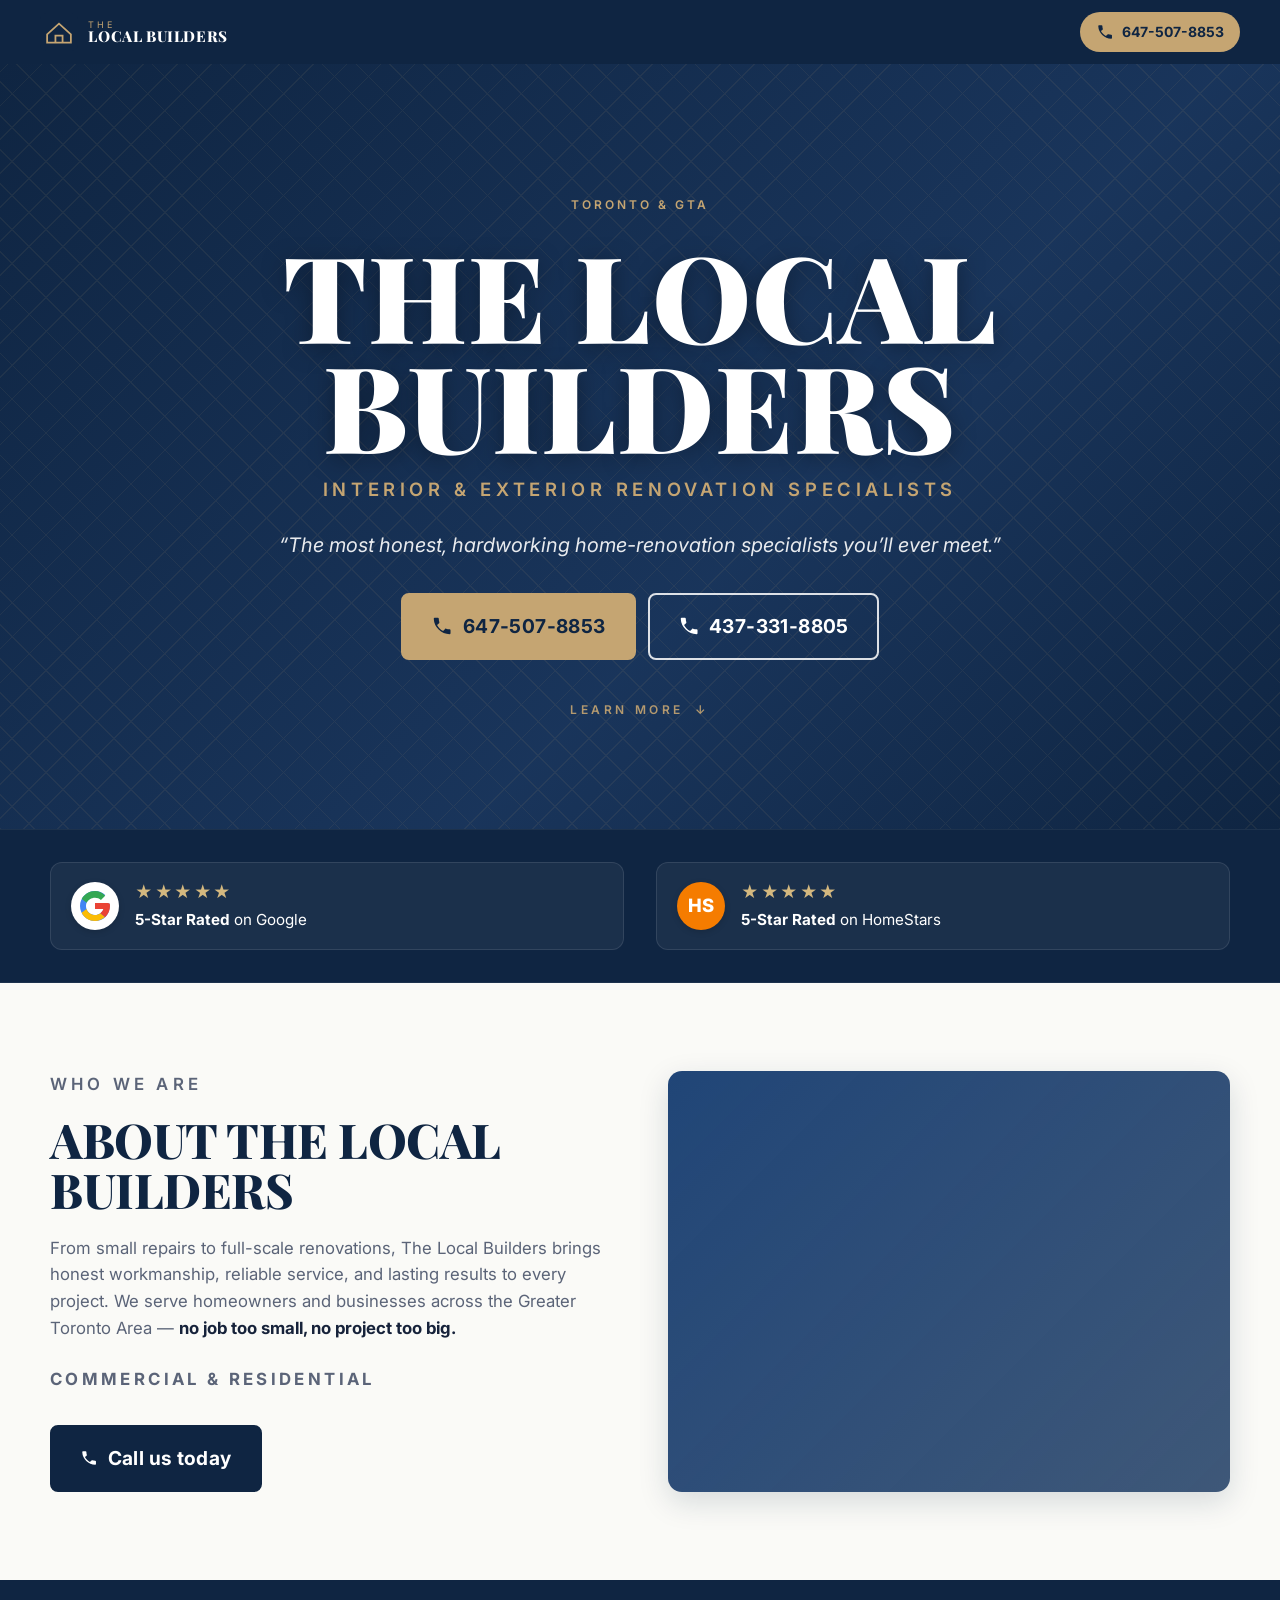
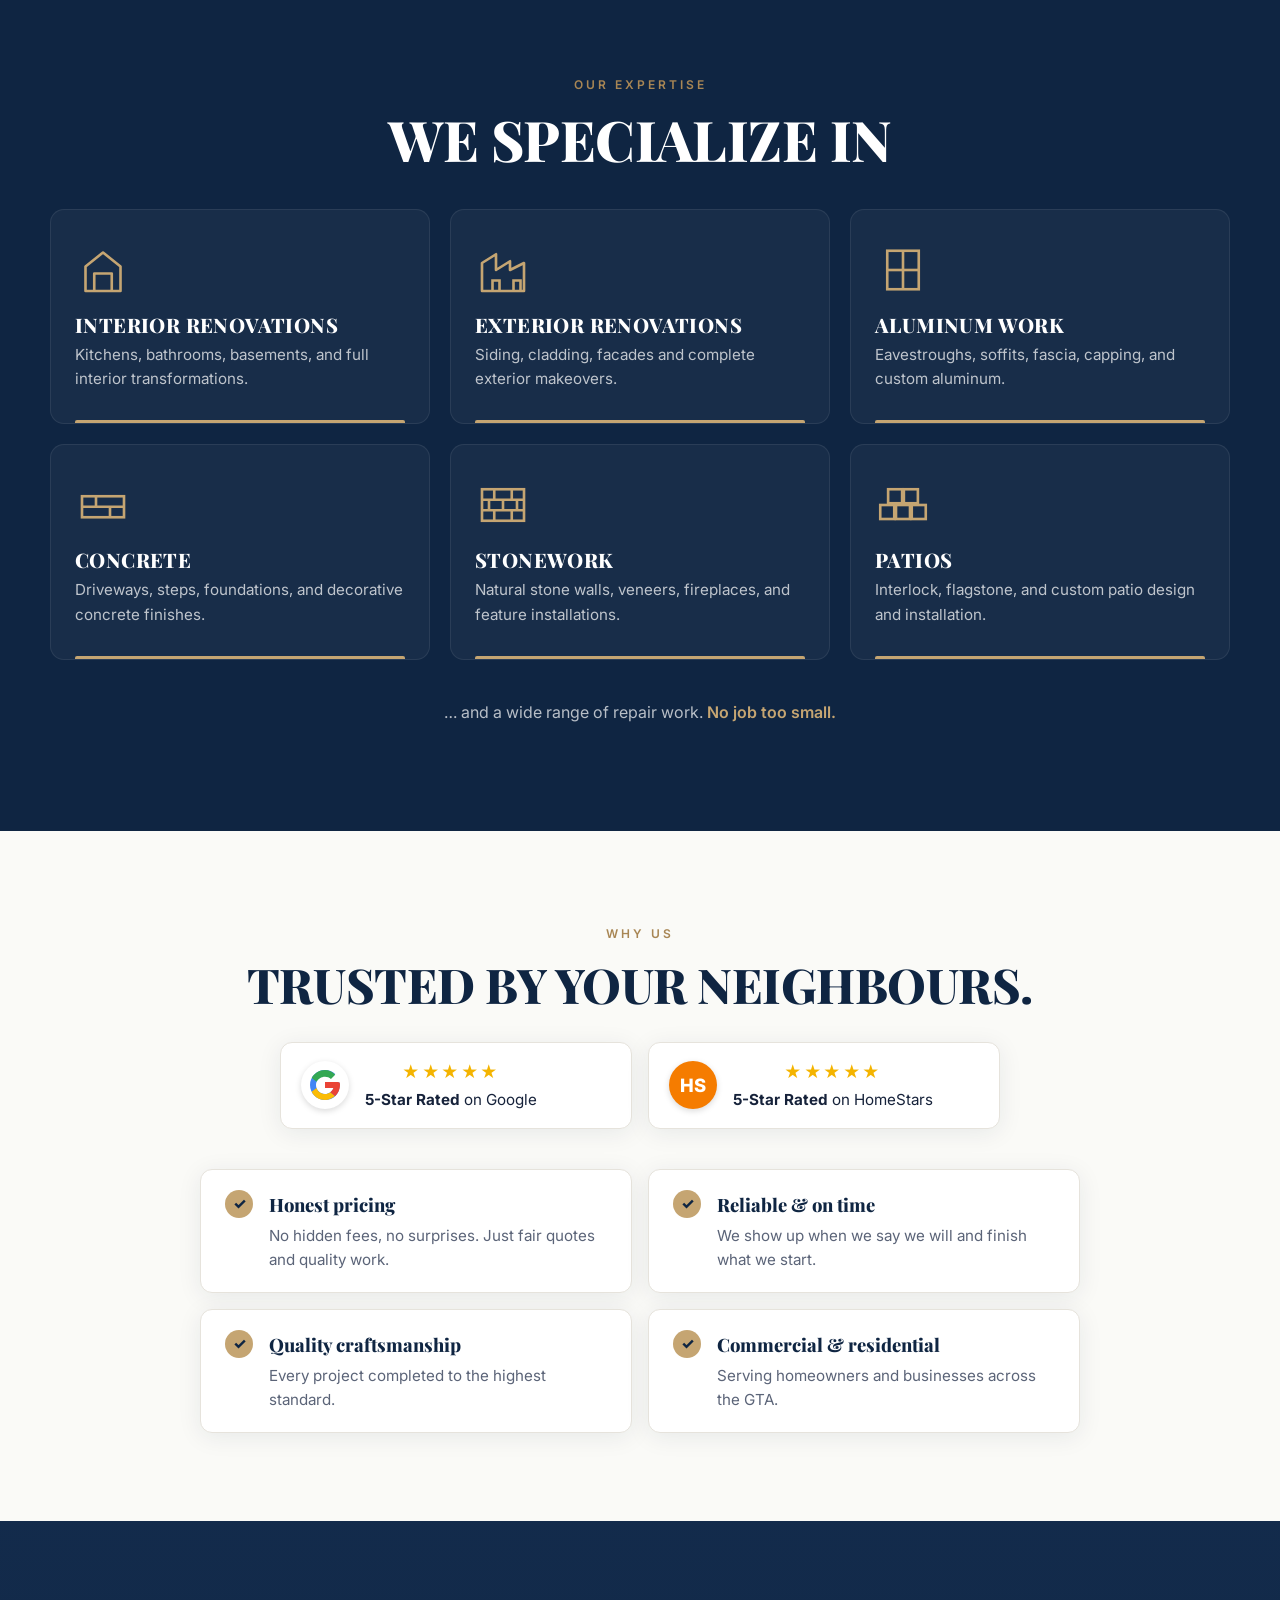
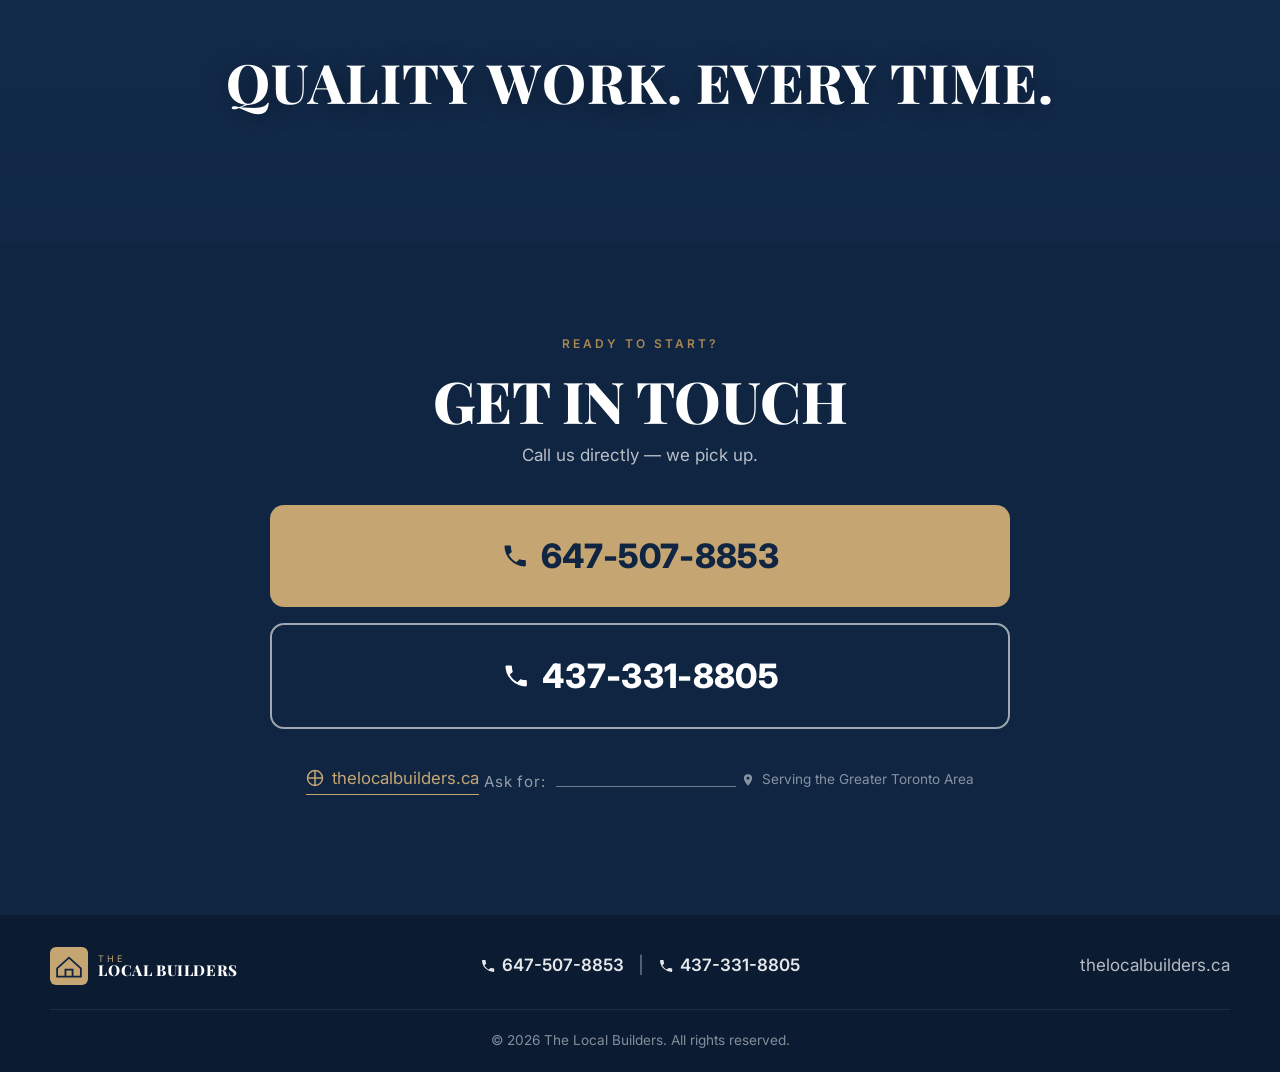
==== index.html @ c9c21167 "Add static site (index.html + styles.css)" ====
<!doctype html>
<html lang="en">
<head>
  <meta charset="utf-8">
  <meta name="viewport" content="width=device-width, initial-scale=1, viewport-fit=cover">
  <title>The Local Builders — Honest, Hardworking Home Renovations</title>
  <meta name="description" content="Honest, hardworking interior &amp; exterior home renovations across the GTA. Aluminum, concrete, stonework, patios and a wide range of repair work. Call us today.">
  <meta name="theme-color" content="#0f2542">
  <meta name="robots" content="index,follow">
  <link rel="canonical" href="https://thelocalbuilders.ca/">

  <!-- Open Graph / link previews -->
  <meta property="og:type" content="website">
  <meta property="og:site_name" content="The Local Builders">
  <meta property="og:title" content="The Local Builders — Honest, Hardworking Home Renovations">
  <meta property="og:description" content="Interior &amp; exterior renovation specialists across the GTA. Aluminum, concrete, stonework, patios, and a wide range of repair work.">
  <meta property="og:url" content="https://thelocalbuilders.ca/">
  <meta property="og:image" content="https://thelocalbuilders.ca/images/og-cover.jpg">
  <meta name="twitter:card" content="summary_large_image">

  <!-- Favicon: inline SVG hammer + roof -->
  <link rel="icon" href="data:image/svg+xml,%3Csvg xmlns='http://www.w3.org/2000/svg' viewBox='0 0 64 64'%3E%3Crect width='64' height='64' rx='10' fill='%231a365d'/%3E%3Cpath d='M12 36 L32 18 L52 36 L52 50 L12 50 Z' fill='none' stroke='%23c5a572' stroke-width='3'/%3E%3Cpath d='M26 50 L26 38 L38 38 L38 50' fill='none' stroke='%23c5a572' stroke-width='3'/%3E%3C/svg%3E">

  <link rel="preconnect" href="https://fonts.googleapis.com">
  <link rel="preconnect" href="https://fonts.gstatic.com" crossorigin>
  <link href="https://fonts.googleapis.com/css2?family=Playfair+Display:wght@700;800;900&family=Inter:wght@400;500;600;700&display=swap" rel="stylesheet">

  <link rel="stylesheet" href="styles.css">
</head>
<body>

<!-- ────────── HEADER ────────── -->
<header class="site-header" role="banner">
  <a href="#top" class="brand" aria-label="The Local Builders home">
    <svg class="brand__mark" viewBox="0 0 64 64" aria-hidden="true">
      <rect width="64" height="64" rx="10" fill="#0f2542"/>
      <path d="M12 36 L32 18 L52 36 L52 50 L12 50 Z" fill="none" stroke="#c5a572" stroke-width="3"/>
      <path d="M26 50 L26 38 L38 38 L38 50" fill="none" stroke="#c5a572" stroke-width="3"/>
    </svg>
    <span class="brand__text">
      <span class="brand__lead">The</span>
      <span class="brand__main">Local Builders</span>
    </span>
  </a>
  <a href="tel:+16475078853" class="header-cta" aria-label="Call 647-507-8853">
    <svg viewBox="0 0 24 24" aria-hidden="true" width="18" height="18"><path fill="currentColor" d="M6.6 10.8c1.4 2.8 3.8 5.2 6.6 6.6l2.2-2.2c.3-.3.7-.4 1.1-.3 1.2.4 2.5.6 3.8.6.6 0 1 .4 1 1V20c0 .6-.4 1-1 1A18 18 0 0 1 3 4c0-.6.4-1 1-1h3.5c.6 0 1 .4 1 1 0 1.3.2 2.6.6 3.8.1.4 0 .8-.3 1.1l-2.2 1.9z"/></svg>
    <span>647-507-8853</span>
  </a>
</header>

<!-- ────────── HERO ────────── -->
<section class="hero" id="top" aria-labelledby="hero-title">
  <div class="hero__bg" aria-hidden="true"></div>
  <div class="hero__inner">
    <p class="kicker">Toronto &amp; GTA</p>
    <h1 id="hero-title" class="hero__title">
      <span>The Local</span>
      <span>Builders</span>
    </h1>
    <p class="hero__subtitle">Interior &amp; Exterior Renovation Specialists</p>
    <p class="hero__tagline">&ldquo;The most honest, hardworking home-renovation specialists you&rsquo;ll ever meet.&rdquo;</p>
    <div class="hero__ctas">
      <a href="tel:+16475078853" class="btn btn--primary">
        <svg viewBox="0 0 24 24" aria-hidden="true" width="22" height="22"><path fill="currentColor" d="M6.6 10.8c1.4 2.8 3.8 5.2 6.6 6.6l2.2-2.2c.3-.3.7-.4 1.1-.3 1.2.4 2.5.6 3.8.6.6 0 1 .4 1 1V20c0 .6-.4 1-1 1A18 18 0 0 1 3 4c0-.6.4-1 1-1h3.5c.6 0 1 .4 1 1 0 1.3.2 2.6.6 3.8.1.4 0 .8-.3 1.1l-2.2 1.9z"/></svg>
        647-507-8853
      </a>
      <a href="tel:+14373318805" class="btn btn--ghost">
        <svg viewBox="0 0 24 24" aria-hidden="true" width="22" height="22"><path fill="currentColor" d="M6.6 10.8c1.4 2.8 3.8 5.2 6.6 6.6l2.2-2.2c.3-.3.7-.4 1.1-.3 1.2.4 2.5.6 3.8.6.6 0 1 .4 1 1V20c0 .6-.4 1-1 1A18 18 0 0 1 3 4c0-.6.4-1 1-1h3.5c.6 0 1 .4 1 1 0 1.3.2 2.6.6 3.8.1.4 0 .8-.3 1.1l-2.2 1.9z"/></svg>
        437-331-8805
      </a>
    </div>
    <a class="hero__scroll" href="#about">Learn more <span aria-hidden="true">↓</span></a>
  </div>
</section>

<!-- ────────── TRUST STRIP ────────── -->
<section class="trust-strip" aria-label="Customer ratings">
  <div class="trust-strip__inner">
    <div class="trust-badge" aria-label="Five-star rated on Google">
      <span class="g-logo" aria-hidden="true">
        <svg viewBox="0 0 48 48" width="36" height="36">
          <path fill="#4285F4" d="M43.6 20.5H42V20H24v8h11.3c-1.6 4.6-6 8-11.3 8-6.6 0-12-5.4-12-12s5.4-12 12-12c3 0 5.8 1.1 7.9 3l5.7-5.7C34 6.1 29.3 4 24 4 12.9 4 4 12.9 4 24s8.9 20 20 20c11 0 19.6-8 19.6-20 0-1.4-.1-2.4-.4-3.5z"/>
          <path fill="#34A853" d="M6.3 14.7l6.6 4.8C14.7 16 19 13 24 13c3 0 5.8 1.1 7.9 3l5.7-5.7C34 6.1 29.3 4 24 4 16.3 4 9.7 8.3 6.3 14.7z"/>
          <path fill="#FBBC05" d="M24 44c5.2 0 9.9-2 13.4-5.2l-6.2-5.2c-2 1.4-4.5 2.4-7.2 2.4-5.3 0-9.7-3.4-11.3-8l-6.5 5C9.6 39.7 16.2 44 24 44z"/>
          <path fill="#EA4335" d="M43.6 20.5H42V20H24v8h11.3c-.8 2.3-2.3 4.2-4.2 5.6l6.2 5.2c-.4.4 6.7-4.9 6.7-14.8 0-1.4-.1-2.4-.4-3.5z"/>
        </svg>
      </span>
      <div class="trust-badge__copy">
        <span class="stars" aria-hidden="true">★★★★★</span>
        <p><strong>5-Star Rated</strong> on Google</p>
      </div>
    </div>

    <div class="trust-badge" aria-label="Five-star rated on HomeStars">
      <span class="hs-logo" aria-hidden="true">HS</span>
      <div class="trust-badge__copy">
        <span class="stars" aria-hidden="true">★★★★★</span>
        <p><strong>5-Star Rated</strong> on HomeStars</p>
      </div>
    </div>
  </div>
</section>

<!-- ────────── ABOUT ────────── -->
<section class="about" id="about" aria-labelledby="about-title">
  <div class="about__inner">
    <div class="about__copy">
      <p class="kicker kicker--gold">Who we are</p>
      <h2 id="about-title">About The Local Builders</h2>
      <p>
        From small repairs to full-scale renovations, The Local Builders brings honest workmanship,
        reliable service, and lasting results to every project. We serve homeowners and businesses
        across the Greater Toronto Area &mdash; <strong>no job too small, no project too big.</strong>
      </p>
      <p class="about__sub">Commercial &amp; Residential</p>
      <a href="#contact" class="btn btn--dark">
        <svg viewBox="0 0 24 24" aria-hidden="true" width="18" height="18"><path fill="currentColor" d="M6.6 10.8c1.4 2.8 3.8 5.2 6.6 6.6l2.2-2.2c.3-.3.7-.4 1.1-.3 1.2.4 2.5.6 3.8.6.6 0 1 .4 1 1V20c0 .6-.4 1-1 1A18 18 0 0 1 3 4c0-.6.4-1 1-1h3.5c.6 0 1 .4 1 1 0 1.3.2 2.6.6 3.8.1.4 0 .8-.3 1.1l-2.2 1.9z"/></svg>
        Call us today
      </a>
    </div>
    <div class="about__photo" role="img" aria-label="Modern renovated kitchen interior">
      <div class="about__photo-inner"></div>
    </div>
  </div>
</section>

<!-- ────────── SERVICES ────────── -->
<section class="services" id="services" aria-labelledby="services-title">
  <div class="services__inner">
    <p class="kicker kicker--gold">Our expertise</p>
    <h2 id="services-title">We specialize in</h2>

    <ul class="services__grid" role="list">
      <li class="service-card">
        <div class="service-card__icon" aria-hidden="true">
          <svg viewBox="0 0 64 64"><path d="M12 56 L12 28 L32 12 L52 28 L52 56 Z M22 56 L22 36 L42 36 L42 56" fill="none" stroke="currentColor" stroke-width="3" stroke-linejoin="round"/></svg>
        </div>
        <h3>Interior Renovations</h3>
        <p>Kitchens, bathrooms, basements, and full interior transformations.</p>
      </li>
      <li class="service-card">
        <div class="service-card__icon" aria-hidden="true">
          <svg viewBox="0 0 64 64"><path d="M8 56 L8 24 L24 14 L24 32 L40 22 L40 32 L56 24 L56 56 Z" fill="none" stroke="currentColor" stroke-width="3" stroke-linejoin="round"/><path d="M20 56 L20 44 L28 44 L28 56 M44 56 L44 44 L52 44 L52 56" fill="none" stroke="currentColor" stroke-width="3"/></svg>
        </div>
        <h3>Exterior Renovations</h3>
        <p>Siding, cladding, facades and complete exterior makeovers.</p>
      </li>
      <li class="service-card">
        <div class="service-card__icon" aria-hidden="true">
          <svg viewBox="0 0 64 64"><rect x="14" y="10" width="36" height="44" fill="none" stroke="currentColor" stroke-width="3"/><line x1="32" y1="10" x2="32" y2="54" stroke="currentColor" stroke-width="3"/><line x1="14" y1="32" x2="50" y2="32" stroke="currentColor" stroke-width="3"/></svg>
        </div>
        <h3>Aluminum Work</h3>
        <p>Eavestroughs, soffits, fascia, capping, and custom aluminum.</p>
      </li>
      <li class="service-card">
        <div class="service-card__icon" aria-hidden="true">
          <svg viewBox="0 0 64 64"><rect x="8" y="22" width="48" height="24" fill="none" stroke="currentColor" stroke-width="3"/><line x1="8" y1="34" x2="56" y2="34" stroke="currentColor" stroke-width="3"/><line x1="24" y1="22" x2="24" y2="34" stroke="currentColor" stroke-width="3"/><line x1="40" y1="34" x2="40" y2="46" stroke="currentColor" stroke-width="3"/></svg>
        </div>
        <h3>Concrete</h3>
        <p>Driveways, steps, foundations, and decorative concrete finishes.</p>
      </li>
      <li class="service-card">
        <div class="service-card__icon" aria-hidden="true">
          <svg viewBox="0 0 64 64"><rect x="8" y="14" width="48" height="36" fill="none" stroke="currentColor" stroke-width="3"/><line x1="8" y1="26" x2="56" y2="26" stroke="currentColor" stroke-width="3"/><line x1="8" y1="38" x2="56" y2="38" stroke="currentColor" stroke-width="3"/><line x1="22" y1="14" x2="22" y2="26" stroke="currentColor" stroke-width="3"/><line x1="42" y1="14" x2="42" y2="26" stroke="currentColor" stroke-width="3"/><line x1="16" y1="26" x2="16" y2="38" stroke="currentColor" stroke-width="3"/><line x1="32" y1="26" x2="32" y2="38" stroke="currentColor" stroke-width="3"/><line x1="48" y1="26" x2="48" y2="38" stroke="currentColor" stroke-width="3"/><line x1="22" y1="38" x2="22" y2="50" stroke="currentColor" stroke-width="3"/><line x1="42" y1="38" x2="42" y2="50" stroke="currentColor" stroke-width="3"/></svg>
        </div>
        <h3>Stonework</h3>
        <p>Natural stone walls, veneers, fireplaces, and feature installations.</p>
      </li>
      <li class="service-card">
        <div class="service-card__icon" aria-hidden="true">
          <svg viewBox="0 0 64 64"><rect x="6" y="32" width="16" height="16" fill="none" stroke="currentColor" stroke-width="3"/><rect x="24" y="32" width="16" height="16" fill="none" stroke="currentColor" stroke-width="3"/><rect x="42" y="32" width="16" height="16" fill="none" stroke="currentColor" stroke-width="3"/><rect x="15" y="14" width="16" height="16" fill="none" stroke="currentColor" stroke-width="3"/><rect x="33" y="14" width="16" height="16" fill="none" stroke="currentColor" stroke-width="3"/></svg>
        </div>
        <h3>Patios</h3>
        <p>Interlock, flagstone, and custom patio design and installation.</p>
      </li>
    </ul>

    <p class="services__more">&hellip; and a wide range of repair work. <em>No job too small.</em></p>
  </div>
</section>

<!-- ────────── WHY US ────────── -->
<section class="why-us" id="why-us" aria-labelledby="why-title">
  <div class="why-us__inner">
    <p class="kicker kicker--gold">Why us</p>
    <h2 id="why-title">Trusted by your neighbours.</h2>

    <div class="why-us__badges">
      <div class="trust-badge trust-badge--light" aria-label="Five-star rated on Google">
        <span class="g-logo" aria-hidden="true">
          <svg viewBox="0 0 48 48" width="36" height="36">
            <path fill="#4285F4" d="M43.6 20.5H42V20H24v8h11.3c-1.6 4.6-6 8-11.3 8-6.6 0-12-5.4-12-12s5.4-12 12-12c3 0 5.8 1.1 7.9 3l5.7-5.7C34 6.1 29.3 4 24 4 12.9 4 4 12.9 4 24s8.9 20 20 20c11 0 19.6-8 19.6-20 0-1.4-.1-2.4-.4-3.5z"/>
            <path fill="#34A853" d="M6.3 14.7l6.6 4.8C14.7 16 19 13 24 13c3 0 5.8 1.1 7.9 3l5.7-5.7C34 6.1 29.3 4 24 4 16.3 4 9.7 8.3 6.3 14.7z"/>
            <path fill="#FBBC05" d="M24 44c5.2 0 9.9-2 13.4-5.2l-6.2-5.2c-2 1.4-4.5 2.4-7.2 2.4-5.3 0-9.7-3.4-11.3-8l-6.5 5C9.6 39.7 16.2 44 24 44z"/>
            <path fill="#EA4335" d="M43.6 20.5H42V20H24v8h11.3c-.8 2.3-2.3 4.2-4.2 5.6l6.2 5.2c-.4.4 6.7-4.9 6.7-14.8 0-1.4-.1-2.4-.4-3.5z"/>
          </svg>
        </span>
        <div class="trust-badge__copy">
          <span class="stars" aria-hidden="true">★★★★★</span>
          <p><strong>5-Star Rated</strong> on Google</p>
        </div>
      </div>
      <div class="trust-badge trust-badge--light" aria-label="Five-star rated on HomeStars">
        <span class="hs-logo" aria-hidden="true">HS</span>
        <div class="trust-badge__copy">
          <span class="stars" aria-hidden="true">★★★★★</span>
          <p><strong>5-Star Rated</strong> on HomeStars</p>
        </div>
      </div>
    </div>

    <ul class="why-us__points" role="list">
      <li><span class="check" aria-hidden="true">✓</span><div><strong>Honest pricing</strong><p>No hidden fees, no surprises. Just fair quotes and quality work.</p></div></li>
      <li><span class="check" aria-hidden="true">✓</span><div><strong>Reliable &amp; on time</strong><p>We show up when we say we will and finish what we start.</p></div></li>
      <li><span class="check" aria-hidden="true">✓</span><div><strong>Quality craftsmanship</strong><p>Every project completed to the highest standard.</p></div></li>
      <li><span class="check" aria-hidden="true">✓</span><div><strong>Commercial &amp; residential</strong><p>Serving homeowners and businesses across the GTA.</p></div></li>
    </ul>
  </div>
</section>

<!-- ────────── PHOTO BREAK ────────── -->
<section class="photo-break" aria-label="Quality work">
  <div class="photo-break__overlay"></div>
  <h2 class="photo-break__title">Quality work. Every time.</h2>
</section>

<!-- ────────── CONTACT ────────── -->
<section class="contact" id="contact" aria-labelledby="contact-title">
  <div class="contact__inner">
    <p class="kicker kicker--gold">Ready to start?</p>
    <h2 id="contact-title">Get in touch</h2>
    <p class="contact__sub">Call us directly &mdash; we pick up.</p>

    <a href="tel:+16475078853" class="contact-cta contact-cta--primary">
      <svg viewBox="0 0 24 24" aria-hidden="true" width="28" height="28"><path fill="currentColor" d="M6.6 10.8c1.4 2.8 3.8 5.2 6.6 6.6l2.2-2.2c.3-.3.7-.4 1.1-.3 1.2.4 2.5.6 3.8.6.6 0 1 .4 1 1V20c0 .6-.4 1-1 1A18 18 0 0 1 3 4c0-.6.4-1 1-1h3.5c.6 0 1 .4 1 1 0 1.3.2 2.6.6 3.8.1.4 0 .8-.3 1.1l-2.2 1.9z"/></svg>
      647-507-8853
    </a>
    <a href="tel:+14373318805" class="contact-cta contact-cta--ghost">
      <svg viewBox="0 0 24 24" aria-hidden="true" width="28" height="28"><path fill="currentColor" d="M6.6 10.8c1.4 2.8 3.8 5.2 6.6 6.6l2.2-2.2c.3-.3.7-.4 1.1-.3 1.2.4 2.5.6 3.8.6.6 0 1 .4 1 1V20c0 .6-.4 1-1 1A18 18 0 0 1 3 4c0-.6.4-1 1-1h3.5c.6 0 1 .4 1 1 0 1.3.2 2.6.6 3.8.1.4 0 .8-.3 1.1l-2.2 1.9z"/></svg>
      437-331-8805
    </a>

    <a class="contact__site" href="https://thelocalbuilders.ca">
      <svg viewBox="0 0 24 24" aria-hidden="true" width="18" height="18"><path fill="none" stroke="currentColor" stroke-width="2" d="M12 2a10 10 0 1 0 10 10A10 10 0 0 0 12 2zm0 0v20m-10-10h20"/></svg>
      thelocalbuilders.ca
    </a>

    <p class="contact__ask">Ask for:&nbsp;<span class="contact__ask-line" aria-hidden="true"></span></p>

    <p class="contact__service-area">
      <svg viewBox="0 0 24 24" aria-hidden="true" width="14" height="14"><path fill="currentColor" d="M12 2a7 7 0 0 0-7 7c0 5 7 13 7 13s7-8 7-13a7 7 0 0 0-7-7zm0 9.5A2.5 2.5 0 1 1 14.5 9 2.5 2.5 0 0 1 12 11.5z"/></svg>
      Serving the Greater Toronto Area
    </p>
  </div>
</section>

<!-- ────────── FOOTER ────────── -->
<footer class="site-footer" role="contentinfo">
  <div class="site-footer__inner">
    <a href="#top" class="brand brand--footer" aria-label="The Local Builders">
      <svg class="brand__mark" viewBox="0 0 64 64" aria-hidden="true">
        <rect width="64" height="64" rx="10" fill="#c5a572"/>
        <path d="M12 36 L32 18 L52 36 L52 50 L12 50 Z" fill="none" stroke="#0f2542" stroke-width="3"/>
        <path d="M26 50 L26 38 L38 38 L38 50" fill="none" stroke="#0f2542" stroke-width="3"/>
      </svg>
      <span class="brand__text">
        <span class="brand__lead">The</span>
        <span class="brand__main">Local Builders</span>
      </span>
    </a>
    <div class="site-footer__phones">
      <a href="tel:+16475078853">
        <svg viewBox="0 0 24 24" aria-hidden="true" width="16" height="16"><path fill="currentColor" d="M6.6 10.8c1.4 2.8 3.8 5.2 6.6 6.6l2.2-2.2c.3-.3.7-.4 1.1-.3 1.2.4 2.5.6 3.8.6.6 0 1 .4 1 1V20c0 .6-.4 1-1 1A18 18 0 0 1 3 4c0-.6.4-1 1-1h3.5c.6 0 1 .4 1 1 0 1.3.2 2.6.6 3.8.1.4 0 .8-.3 1.1l-2.2 1.9z"/></svg>
        647-507-8853
      </a>
      <span class="sep" aria-hidden="true">|</span>
      <a href="tel:+14373318805">
        <svg viewBox="0 0 24 24" aria-hidden="true" width="16" height="16"><path fill="currentColor" d="M6.6 10.8c1.4 2.8 3.8 5.2 6.6 6.6l2.2-2.2c.3-.3.7-.4 1.1-.3 1.2.4 2.5.6 3.8.6.6 0 1 .4 1 1V20c0 .6-.4 1-1 1A18 18 0 0 1 3 4c0-.6.4-1 1-1h3.5c.6 0 1 .4 1 1 0 1.3.2 2.6.6 3.8.1.4 0 .8-.3 1.1l-2.2 1.9z"/></svg>
        437-331-8805
      </a>
    </div>
    <p class="site-footer__site">thelocalbuilders.ca</p>
  </div>
  <p class="site-footer__copy">&copy; 2026 The Local Builders. All rights reserved.</p>
</footer>

<!-- Hero photo: home exterior, free via Unsplash. https://unsplash.com/photos/grey-painted-house-during-daytime-be6161a56a0c -->
<!-- About photo: modern kitchen interior, free via Unsplash. -->
<!-- Photo break: stone patio with garden, free via Unsplash. -->

<script>
  // smooth-scroll for in-page anchors
  document.querySelectorAll('a[href^="#"]').forEach(a => {
    a.addEventListener('click', e => {
      const target = document.querySelector(a.getAttribute('href'));
      if (target) { e.preventDefault(); target.scrollIntoView({ behavior: 'smooth', block: 'start' }); }
    });
  });
</script>

</body>
</html>
---- styles.css ----
/* ============================================================
   The Local Builders — styles.css
   Mobile-first. Hand-edited; no framework, no build step.
   ============================================================ */

:root {
  --navy-deep: #0f2542;
  --navy: #1a365d;
  --navy-light: #21477a;
  --gold: #c5a572;
  --gold-bright: #d4b87f;
  --gold-dark: #a88654;
  --cream: #fafaf7;
  --text: #16223a;
  --text-muted: #5b6478;
  --line: #e6e3dc;
  --white: #ffffff;

  --shadow-soft: 0 4px 24px rgba(15, 37, 66, 0.08);
  --shadow-card: 0 10px 30px rgba(15, 37, 66, 0.15);

  --serif: "Playfair Display", Georgia, "Times New Roman", serif;
  --sans:  "Inter", -apple-system, BlinkMacSystemFont, "Segoe UI", Roboto, sans-serif;

  --content: 1180px;
  --gutter: clamp(1.25rem, 4vw, 2.5rem);
}

/* ---------- base ---------- */
*, *::before, *::after { box-sizing: border-box; }
html { scroll-behavior: smooth; -webkit-text-size-adjust: 100%; }
body {
  margin: 0;
  font-family: var(--sans);
  font-size: 17px;
  line-height: 1.6;
  color: var(--text);
  background: var(--cream);
  -webkit-font-smoothing: antialiased;
  text-rendering: optimizeLegibility;
}
img { max-width: 100%; display: block; }
a { color: inherit; text-decoration: none; }
button { font: inherit; cursor: pointer; }
h1, h2, h3 { font-family: var(--serif); font-weight: 800; margin: 0; line-height: 1.05; letter-spacing: -0.01em; }
p { margin: 0 0 1rem; }

/* utility */
.kicker {
  display: inline-block;
  font-family: var(--sans);
  font-size: 12px;
  font-weight: 600;
  text-transform: uppercase;
  letter-spacing: 0.25em;
  color: var(--gold);
  margin: 0 0 1rem;
}
.kicker--gold { color: var(--gold-dark); }

/* ---------- header ---------- */
.site-header {
  position: sticky;
  top: 0;
  z-index: 50;
  display: flex;
  align-items: center;
  justify-content: space-between;
  gap: 1rem;
  padding: 0.75rem var(--gutter);
  background: var(--navy-deep);
  color: var(--white);
}
.brand {
  display: inline-flex;
  align-items: center;
  gap: 0.65rem;
  color: var(--white);
}
.brand__mark { width: 38px; height: 38px; flex: 0 0 38px; }
.brand__text {
  display: flex; flex-direction: column; line-height: 1;
}
.brand__lead {
  font-family: var(--sans);
  font-size: 9px;
  letter-spacing: 0.3em;
  text-transform: uppercase;
  color: var(--gold);
}
.brand__main {
  font-family: var(--serif);
  font-weight: 800;
  font-size: 15px;
  text-transform: uppercase;
  letter-spacing: 0.04em;
}
.header-cta {
  display: inline-flex;
  align-items: center;
  gap: 0.5rem;
  background: var(--gold);
  color: var(--navy-deep);
  font-weight: 700;
  padding: 0.55rem 1rem;
  border-radius: 999px;
  font-size: 14px;
  transition: background 0.2s ease;
}
.header-cta:hover, .header-cta:focus-visible { background: var(--gold-bright); }
.header-cta svg { color: var(--navy-deep); }
.header-cta span { display: none; }
@media (min-width: 480px) {
  .header-cta span { display: inline; }
}

/* ---------- hero ---------- */
.hero {
  position: relative;
  isolation: isolate;
  min-height: 85vh;
  padding: clamp(3.5rem, 8vw, 6rem) var(--gutter) clamp(3rem, 6vw, 5rem);
  display: flex;
  align-items: center;
  justify-content: center;
  text-align: center;
  color: var(--white);
  overflow: hidden;
}
.hero__bg {
  position: absolute;
  inset: 0;
  background:
    linear-gradient(135deg, rgba(15, 37, 66, 0.78), rgba(26, 54, 93, 0.92) 60%, rgba(15, 37, 66, 0.96)),
    url("https://images.unsplash.com/photo-1600585154340-be6161a56a0c?w=2400&q=80") center/cover no-repeat,
    var(--navy-deep);
  z-index: -2;
}
.hero::before {
  /* subtle pattern overlay */
  content: "";
  position: absolute;
  inset: 0;
  z-index: -1;
  opacity: 0.08;
  background-image:
    repeating-linear-gradient(45deg, var(--gold) 0 1px, transparent 1px 24px),
    repeating-linear-gradient(-45deg, var(--gold) 0 1px, transparent 1px 24px);
}
.hero__inner {
  max-width: var(--content);
  margin: 0 auto;
}
.hero__title {
  display: flex;
  flex-direction: column;
  font-family: var(--serif);
  font-weight: 900;
  text-transform: uppercase;
  letter-spacing: 0.01em;
  font-size: clamp(3.2rem, 11vw, 7.5rem);
  line-height: 0.92;
  color: var(--white);
  margin: 0.5rem 0 1rem;
  text-shadow: 0 4px 24px rgba(0, 0, 0, 0.35);
}
.hero__subtitle {
  font-size: clamp(0.95rem, 1.8vw, 1.15rem);
  font-weight: 600;
  letter-spacing: 0.25em;
  text-transform: uppercase;
  color: var(--gold);
  margin: 0 0 1.5rem;
}
.hero__tagline {
  font-style: italic;
  font-size: clamp(1.05rem, 1.6vw, 1.25rem);
  max-width: 740px;
  margin: 0 auto 2rem;
  color: rgba(255, 255, 255, 0.9);
}
.hero__ctas {
  display: flex;
  flex-direction: column;
  gap: 0.75rem;
  align-items: stretch;
  max-width: 560px;
  margin: 0 auto;
}
@media (min-width: 640px) {
  .hero__ctas { flex-direction: row; justify-content: center; }
}
.btn {
  display: inline-flex;
  align-items: center;
  justify-content: center;
  gap: 0.6rem;
  padding: 1rem 1.75rem;
  border-radius: 8px;
  font-weight: 700;
  font-size: clamp(1.05rem, 1.6vw, 1.2rem);
  letter-spacing: 0.02em;
  text-decoration: none;
  border: 2px solid transparent;
  transition: transform 0.15s ease, background 0.2s ease, color 0.2s ease, border-color 0.2s ease;
}
.btn:hover, .btn:focus-visible { transform: translateY(-1px); }
.btn--primary {
  background: var(--gold);
  color: var(--navy-deep);
  border-color: var(--gold);
}
.btn--primary:hover, .btn--primary:focus-visible { background: var(--gold-bright); border-color: var(--gold-bright); }
.btn--ghost {
  background: transparent;
  color: var(--white);
  border-color: rgba(255, 255, 255, 0.85);
}
.btn--ghost:hover, .btn--ghost:focus-visible {
  background: rgba(255, 255, 255, 0.1);
  border-color: var(--white);
}
.btn--dark {
  background: var(--navy-deep);
  color: var(--white);
  border-color: var(--navy-deep);
}
.btn--dark:hover, .btn--dark:focus-visible { background: var(--navy); border-color: var(--navy); }

.hero__scroll {
  display: inline-block;
  margin-top: 2.5rem;
  font-size: 12px;
  font-weight: 600;
  letter-spacing: 0.3em;
  text-transform: uppercase;
  color: var(--gold);
  opacity: 0.9;
}
.hero__scroll span { display: inline-block; margin-left: 0.3rem; animation: bob 1.6s ease-in-out infinite; }
@keyframes bob { 0%, 100% { transform: translateY(0); } 50% { transform: translateY(4px); } }

/* ---------- trust strip ---------- */
.trust-strip {
  background: var(--navy-deep);
  padding: 2rem var(--gutter);
  border-top: 1px solid rgba(255, 255, 255, 0.06);
  border-bottom: 1px solid rgba(255, 255, 255, 0.06);
}
.trust-strip__inner {
  max-width: var(--content);
  margin: 0 auto;
  display: grid;
  gap: 1.25rem;
  grid-template-columns: 1fr;
}
@media (min-width: 640px) {
  .trust-strip__inner { grid-template-columns: 1fr 1fr; gap: 2rem; }
}

.trust-badge {
  display: flex;
  align-items: center;
  gap: 1rem;
  background: rgba(255, 255, 255, 0.05);
  border: 1px solid rgba(255, 255, 255, 0.1);
  border-radius: 12px;
  padding: 1rem 1.25rem;
  color: var(--white);
}
.trust-badge--light {
  background: var(--white);
  border-color: var(--line);
  color: var(--text);
  box-shadow: var(--shadow-soft);
}
.trust-badge__copy { display: flex; flex-direction: column; gap: 0.15rem; }
.trust-badge p { margin: 0; font-size: 0.95rem; }
.trust-badge strong { font-weight: 700; }
.stars { color: var(--gold-bright); letter-spacing: 0.15em; font-size: 1.05rem; }
.trust-badge--light .stars { color: #f4b400; }
.g-logo {
  display: inline-flex;
  align-items: center;
  justify-content: center;
  width: 48px; height: 48px;
  background: var(--white);
  border-radius: 50%;
  flex: 0 0 48px;
  box-shadow: 0 2px 6px rgba(0,0,0,0.15);
}
.hs-logo {
  display: inline-flex;
  align-items: center;
  justify-content: center;
  width: 48px; height: 48px;
  background: #f57c00;
  color: var(--white);
  border-radius: 50%;
  font-weight: 800;
  font-size: 1.15rem;
  letter-spacing: 0.02em;
  flex: 0 0 48px;
  font-family: var(--sans);
  box-shadow: 0 2px 6px rgba(0,0,0,0.15);
}

/* ---------- about ---------- */
.about {
  background: var(--cream);
  padding: clamp(3rem, 7vw, 5.5rem) var(--gutter);
}
.about__inner {
  max-width: var(--content);
  margin: 0 auto;
  display: grid;
  gap: clamp(2rem, 5vw, 3.5rem);
  grid-template-columns: 1fr;
  align-items: center;
}
@media (min-width: 900px) {
  .about__inner { grid-template-columns: 1fr 1fr; }
}
.about__copy h2 {
  font-size: clamp(2rem, 4.5vw, 3rem);
  color: var(--navy-deep);
  text-transform: uppercase;
  margin-bottom: 1.25rem;
}
.about__copy p { color: var(--text-muted); font-size: 1.05rem; }
.about__copy strong { color: var(--text); }
.about__sub {
  font-family: var(--sans);
  font-weight: 700;
  letter-spacing: 0.2em;
  text-transform: uppercase;
  font-size: 0.85rem;
  color: var(--gold-dark);
  margin: 1.5rem 0 2rem;
}
.about__photo {
  aspect-ratio: 4 / 3;
  border-radius: 14px;
  background:
    linear-gradient(135deg, rgba(15, 37, 66, 0.05), rgba(197, 165, 114, 0.18)),
    url("https://images.unsplash.com/photo-1556909114-f6e7ad7d3136?w=1400&q=80") center/cover no-repeat,
    var(--navy-light);
  box-shadow: var(--shadow-card);
  position: relative;
}
.about__photo::before {
  content: "";
  position: absolute;
  inset: 8% -4% -8% 8%;
  border: 3px solid var(--gold);
  border-radius: 14px;
  z-index: -1;
}

/* ---------- services ---------- */
.services {
  background: var(--navy-deep);
  color: var(--white);
  padding: clamp(3.5rem, 7vw, 6rem) var(--gutter);
}
.services__inner {
  max-width: var(--content);
  margin: 0 auto;
  text-align: center;
}
.services__inner h2 {
  font-size: clamp(2.2rem, 5vw, 3.5rem);
  text-transform: uppercase;
  color: var(--white);
  margin-bottom: 2.5rem;
}
.services__grid {
  display: grid;
  gap: 1.25rem;
  grid-template-columns: 1fr;
  list-style: none;
  margin: 0;
  padding: 0;
}
@media (min-width: 560px) { .services__grid { grid-template-columns: 1fr 1fr; } }
@media (min-width: 900px) { .services__grid { grid-template-columns: repeat(3, 1fr); } }

.service-card {
  background: rgba(255, 255, 255, 0.04);
  border: 1px solid rgba(255, 255, 255, 0.08);
  border-radius: 14px;
  padding: 2rem 1.5rem;
  text-align: left;
  position: relative;
  transition: background 0.25s ease, border-color 0.25s ease, transform 0.25s ease;
}
.service-card::after {
  content: "";
  position: absolute;
  left: 1.5rem; right: 1.5rem; bottom: 0;
  height: 3px;
  background: var(--gold);
  border-radius: 2px 2px 0 0;
}
.service-card:hover {
  background: rgba(255, 255, 255, 0.07);
  border-color: rgba(197, 165, 114, 0.4);
  transform: translateY(-2px);
}
.service-card__icon {
  width: 56px; height: 56px;
  color: var(--gold);
  margin-bottom: 1rem;
}
.service-card__icon svg { width: 100%; height: 100%; }
.service-card h3 {
  font-family: var(--serif);
  font-weight: 800;
  text-transform: uppercase;
  font-size: 1.25rem;
  letter-spacing: 0.02em;
  color: var(--white);
  margin-bottom: 0.5rem;
}
.service-card p {
  margin: 0;
  color: rgba(255, 255, 255, 0.72);
  font-size: 0.95rem;
}
.services__more {
  margin-top: 2.5rem;
  font-size: 1rem;
  color: rgba(255, 255, 255, 0.7);
}
.services__more em {
  color: var(--gold);
  font-style: normal;
  font-weight: 600;
}

/* ---------- why us ---------- */
.why-us {
  background: var(--cream);
  padding: clamp(3rem, 7vw, 5.5rem) var(--gutter);
}
.why-us__inner {
  max-width: var(--content);
  margin: 0 auto;
  text-align: center;
}
.why-us__inner h2 {
  font-size: clamp(2rem, 4.5vw, 3rem);
  color: var(--navy-deep);
  text-transform: uppercase;
  margin-bottom: 2rem;
}
.why-us__badges {
  display: grid;
  gap: 1rem;
  grid-template-columns: 1fr;
  max-width: 720px;
  margin: 0 auto 2.5rem;
}
@media (min-width: 560px) { .why-us__badges { grid-template-columns: 1fr 1fr; } }

.why-us__points {
  list-style: none;
  padding: 0;
  margin: 0;
  display: grid;
  gap: 1rem;
  grid-template-columns: 1fr;
  text-align: left;
  max-width: 880px;
  margin: 0 auto;
}
@media (min-width: 720px) { .why-us__points { grid-template-columns: 1fr 1fr; } }
.why-us__points li {
  display: flex;
  gap: 1rem;
  padding: 1.25rem 1.5rem;
  background: var(--white);
  border: 1px solid var(--line);
  border-radius: 12px;
  box-shadow: var(--shadow-soft);
}
.why-us__points strong {
  display: block;
  font-family: var(--serif);
  font-weight: 800;
  font-size: 1.15rem;
  color: var(--navy-deep);
  margin-bottom: 0.25rem;
}
.why-us__points p {
  margin: 0;
  color: var(--text-muted);
  font-size: 0.95rem;
}
.check {
  flex: 0 0 28px;
  width: 28px; height: 28px;
  border-radius: 50%;
  background: var(--gold);
  color: var(--navy-deep);
  display: inline-flex;
  align-items: center;
  justify-content: center;
  font-weight: 800;
  font-size: 0.95rem;
}

/* ---------- photo break ---------- */
.photo-break {
  position: relative;
  isolation: isolate;
  min-height: 320px;
  display: flex;
  align-items: center;
  justify-content: center;
  background:
    url("https://images.unsplash.com/photo-1564013799919-ab600027ffc6?w=2400&q=80") center/cover no-repeat,
    var(--navy);
  text-align: center;
  padding: clamp(3rem, 6vw, 4.5rem) var(--gutter);
}
.photo-break__overlay {
  position: absolute;
  inset: 0;
  background: linear-gradient(180deg, rgba(15, 37, 66, 0.65), rgba(15, 37, 66, 0.82));
  z-index: -1;
}
.photo-break__title {
  font-size: clamp(2rem, 5vw, 3.4rem);
  color: var(--white);
  text-transform: uppercase;
  letter-spacing: 0.02em;
  text-shadow: 0 4px 24px rgba(0, 0, 0, 0.4);
}

/* ---------- contact ---------- */
.contact {
  background: var(--navy-deep);
  color: var(--white);
  padding: clamp(3.5rem, 7vw, 5.5rem) var(--gutter);
}
.contact__inner {
  max-width: 740px;
  margin: 0 auto;
  text-align: center;
}
.contact__inner h2 {
  font-size: clamp(2.4rem, 5.5vw, 3.6rem);
  text-transform: uppercase;
  color: var(--white);
  margin-bottom: 0.75rem;
}
.contact__sub {
  color: rgba(255, 255, 255, 0.7);
  margin-bottom: 2.25rem;
}
.contact-cta {
  display: flex;
  align-items: center;
  justify-content: center;
  gap: 0.75rem;
  width: 100%;
  padding: 1.5rem 2rem;
  border-radius: 14px;
  font-family: var(--sans);
  font-weight: 800;
  font-size: clamp(1.5rem, 3.5vw, 2.1rem);
  letter-spacing: 0.01em;
  margin-bottom: 1rem;
  transition: transform 0.15s ease, background 0.2s ease, border-color 0.2s ease;
}
.contact-cta:hover { transform: translateY(-1px); }
.contact-cta--primary {
  background: var(--gold);
  color: var(--navy-deep);
}
.contact-cta--primary:hover { background: var(--gold-bright); }
.contact-cta--ghost {
  background: transparent;
  color: var(--white);
  border: 2px solid rgba(255, 255, 255, 0.6);
}
.contact-cta--ghost:hover { background: rgba(255, 255, 255, 0.08); border-color: var(--white); }

.contact__site {
  display: inline-flex;
  align-items: center;
  gap: 0.5rem;
  margin: 1.25rem 0 2rem;
  color: var(--gold);
  font-size: 1.05rem;
  border-bottom: 1px solid var(--gold);
  padding-bottom: 0.15rem;
}

.contact__ask {
  display: inline-flex;
  align-items: baseline;
  gap: 0.4rem;
  font-size: 0.95rem;
  color: rgba(255, 255, 255, 0.55);
  letter-spacing: 0.05em;
  margin: 0 0 1.25rem;
}
.contact__ask-line {
  display: inline-block;
  width: 180px;
  border-bottom: 1px solid rgba(255, 255, 255, 0.4);
  height: 1.2em;
}

.contact__service-area {
  display: inline-flex;
  align-items: center;
  gap: 0.4rem;
  color: rgba(255, 255, 255, 0.5);
  font-size: 0.85rem;
  margin: 0;
}

/* ---------- footer ---------- */
.site-footer {
  background: #0a1b32;
  color: rgba(255, 255, 255, 0.85);
  padding: 2rem var(--gutter) 1.25rem;
}
.site-footer__inner {
  max-width: var(--content);
  margin: 0 auto;
  display: grid;
  gap: 1.25rem;
  grid-template-columns: 1fr;
  align-items: center;
  text-align: center;
}
@media (min-width: 720px) {
  .site-footer__inner { grid-template-columns: 1fr auto 1fr; text-align: left; }
  .site-footer__phones { justify-self: center; }
  .site-footer__site { justify-self: end; }
}
.brand--footer { justify-self: center; }
@media (min-width: 720px) { .brand--footer { justify-self: start; } }
.site-footer__phones {
  display: inline-flex;
  align-items: center;
  gap: 0.85rem;
  font-weight: 600;
}
.site-footer__phones a {
  display: inline-flex;
  align-items: center;
  gap: 0.4rem;
  color: rgba(255, 255, 255, 0.9);
}
.site-footer__phones a:hover { color: var(--gold-bright); }
.site-footer__phones .sep { color: rgba(255, 255, 255, 0.3); }
.site-footer__site { color: rgba(255, 255, 255, 0.7); margin: 0; }
.site-footer__copy {
  max-width: var(--content);
  margin: 1.5rem auto 0;
  padding-top: 1.25rem;
  border-top: 1px solid rgba(255, 255, 255, 0.08);
  text-align: center;
  font-size: 0.85rem;
  color: rgba(255, 255, 255, 0.5);
}

/* ---------- a11y + niceties ---------- */
:focus-visible {
  outline: 3px solid var(--gold);
  outline-offset: 3px;
  border-radius: 4px;
}
@media (prefers-reduced-motion: reduce) {
  *, *::before, *::after {
    animation-duration: 0.01ms !important;
    animation-iteration-count: 1 !important;
    transition-duration: 0.01ms !important;
    scroll-behavior: auto !important;
  }
}
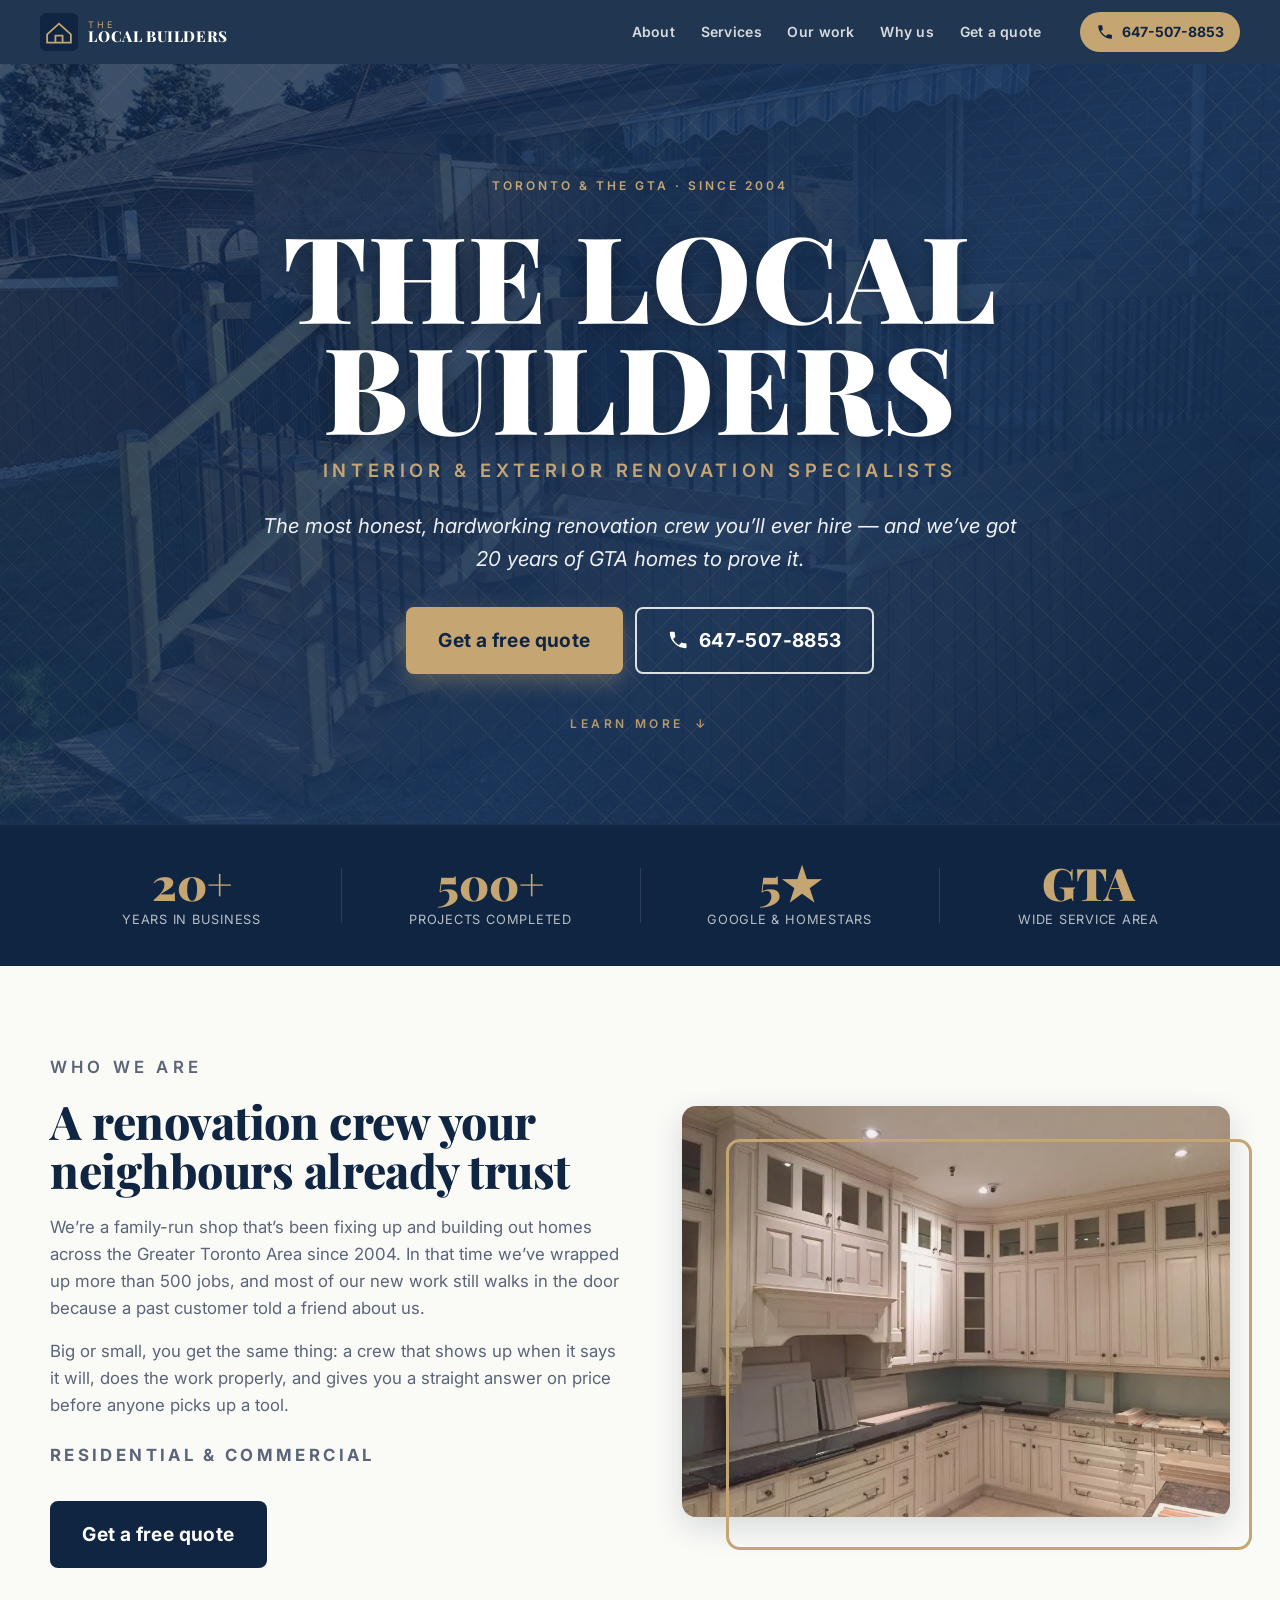
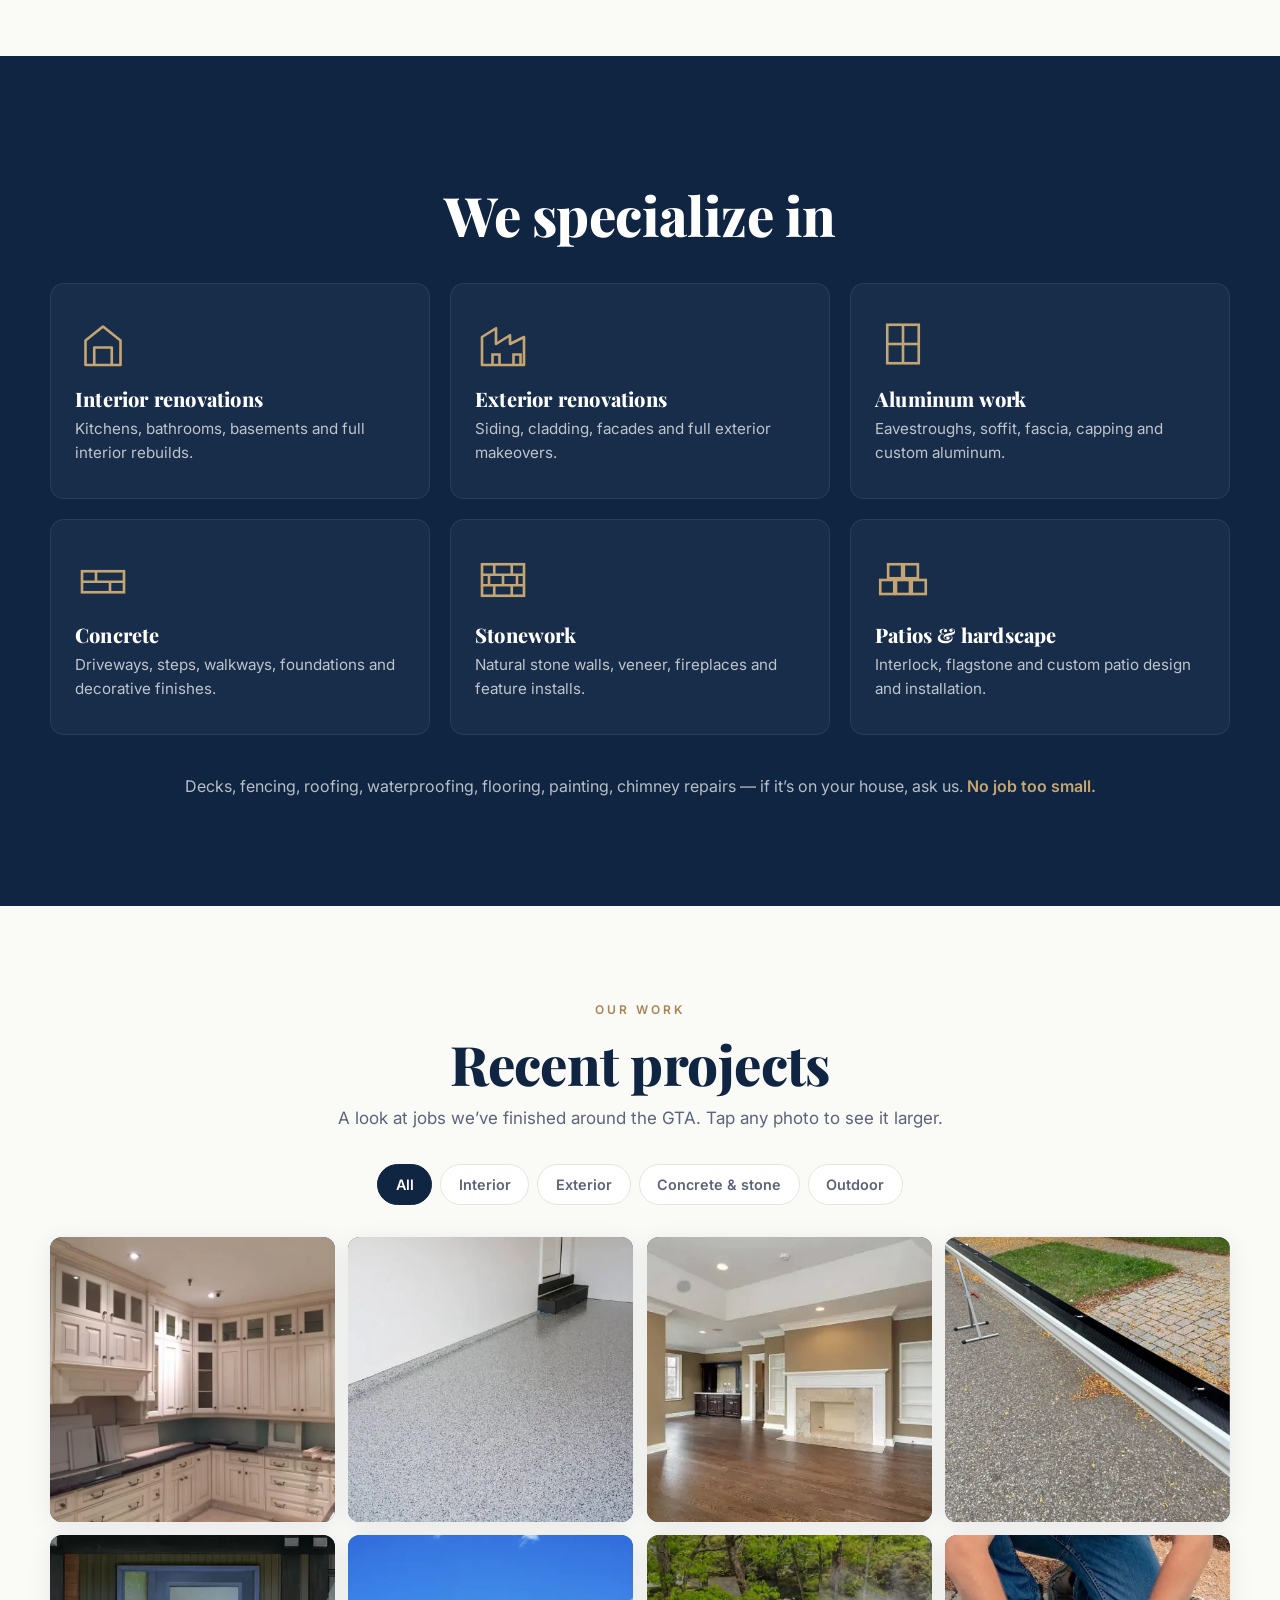
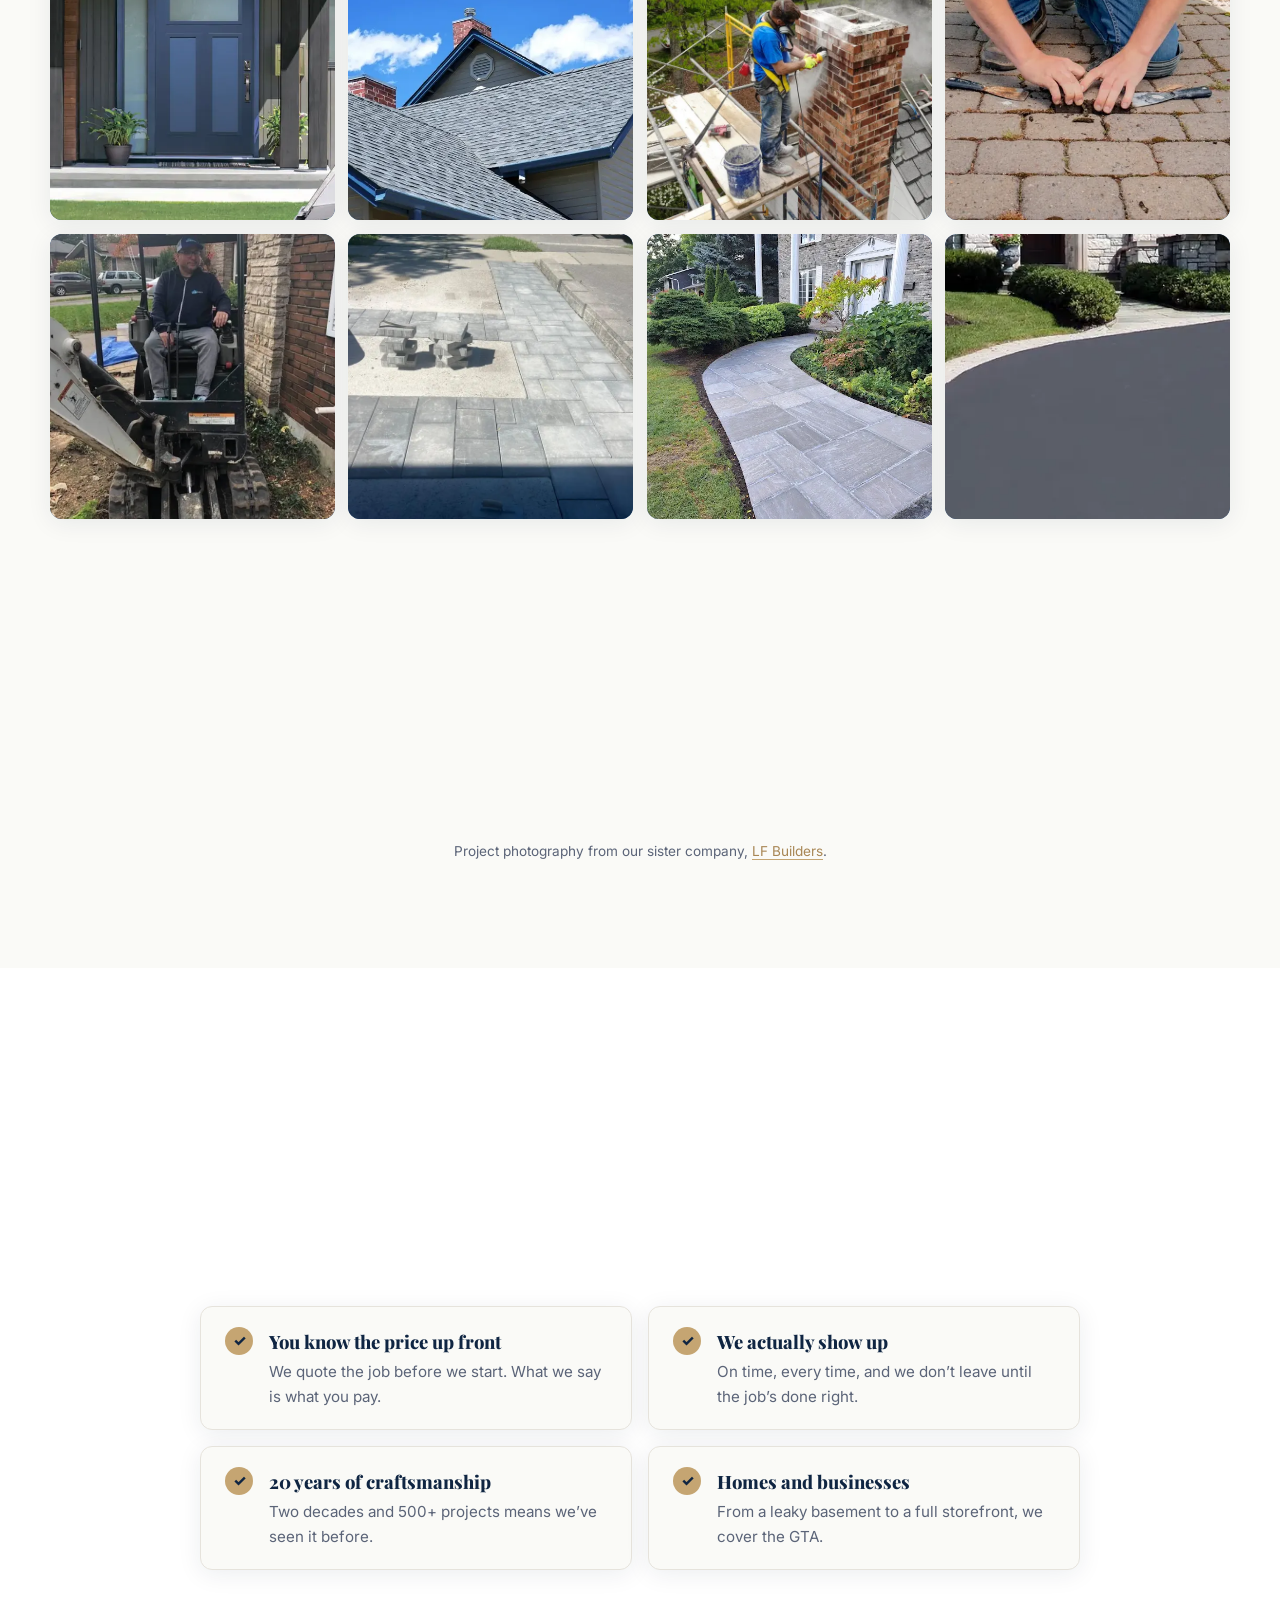
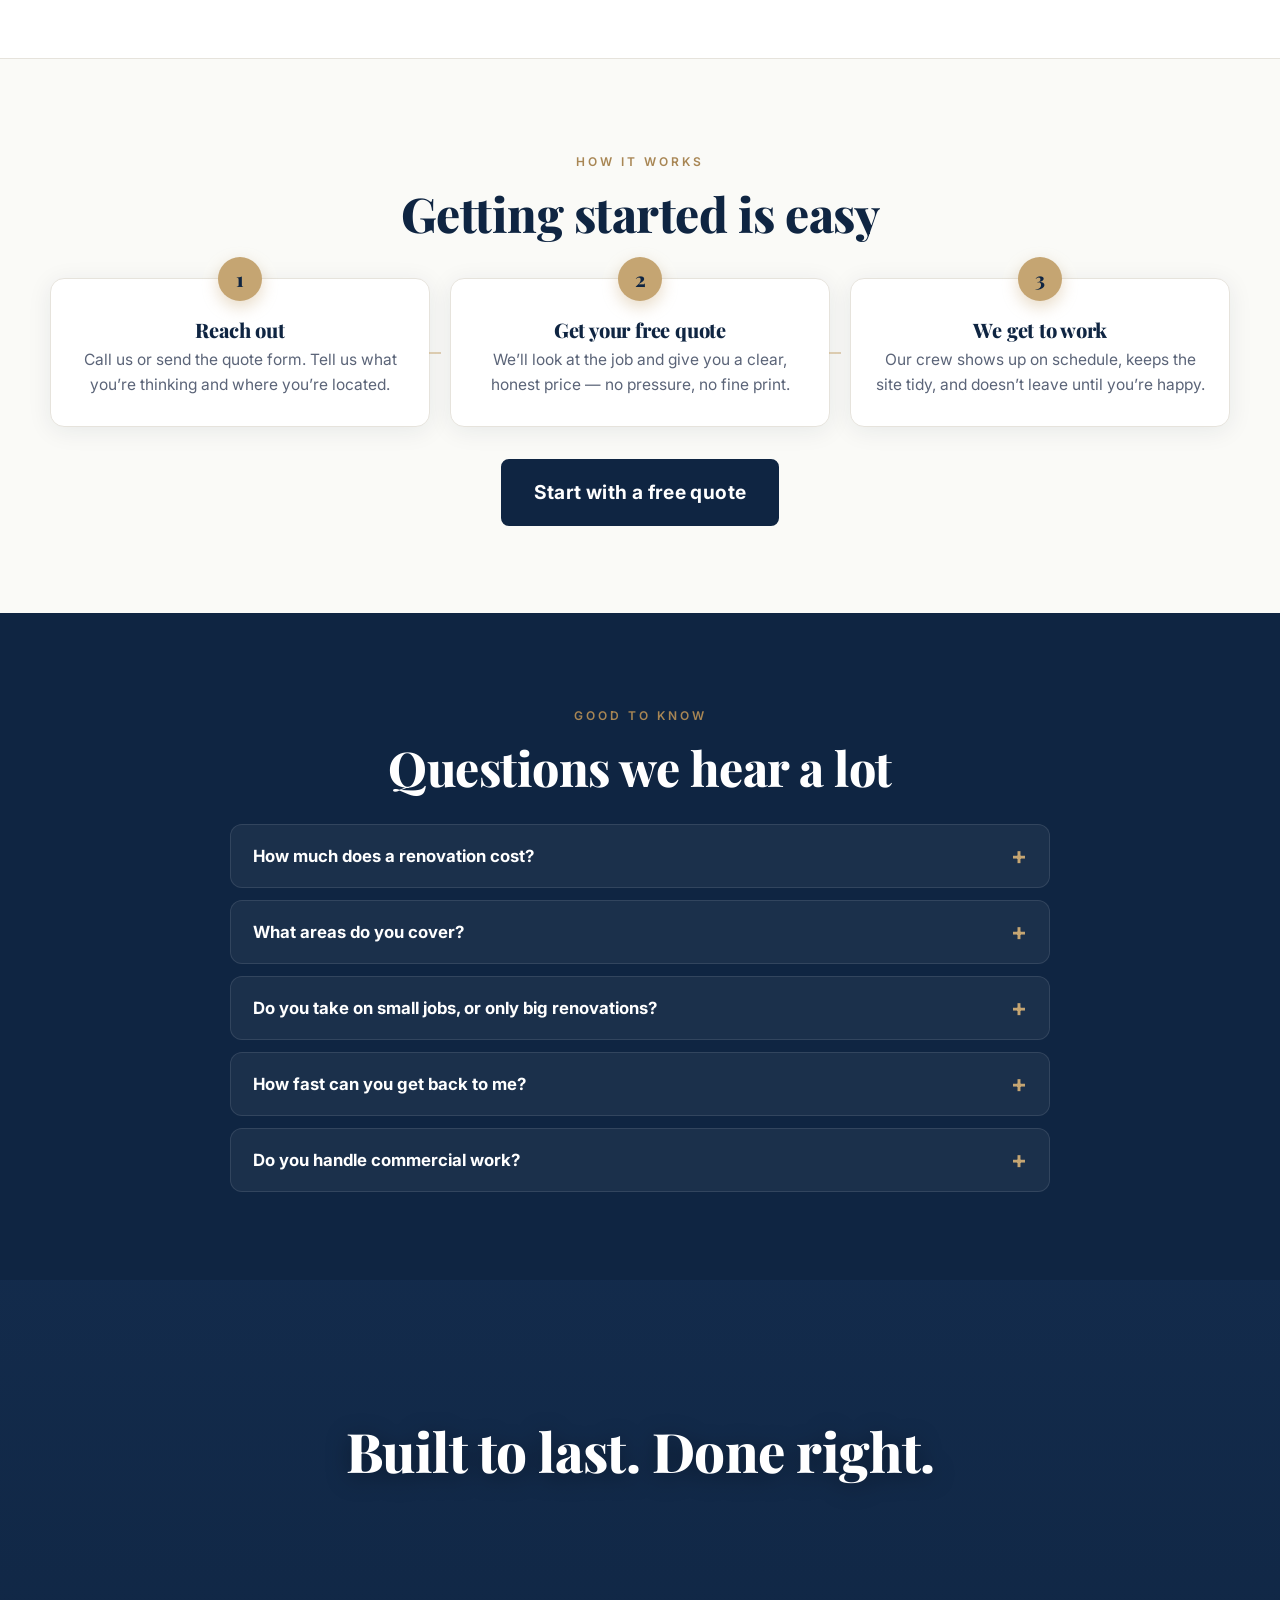
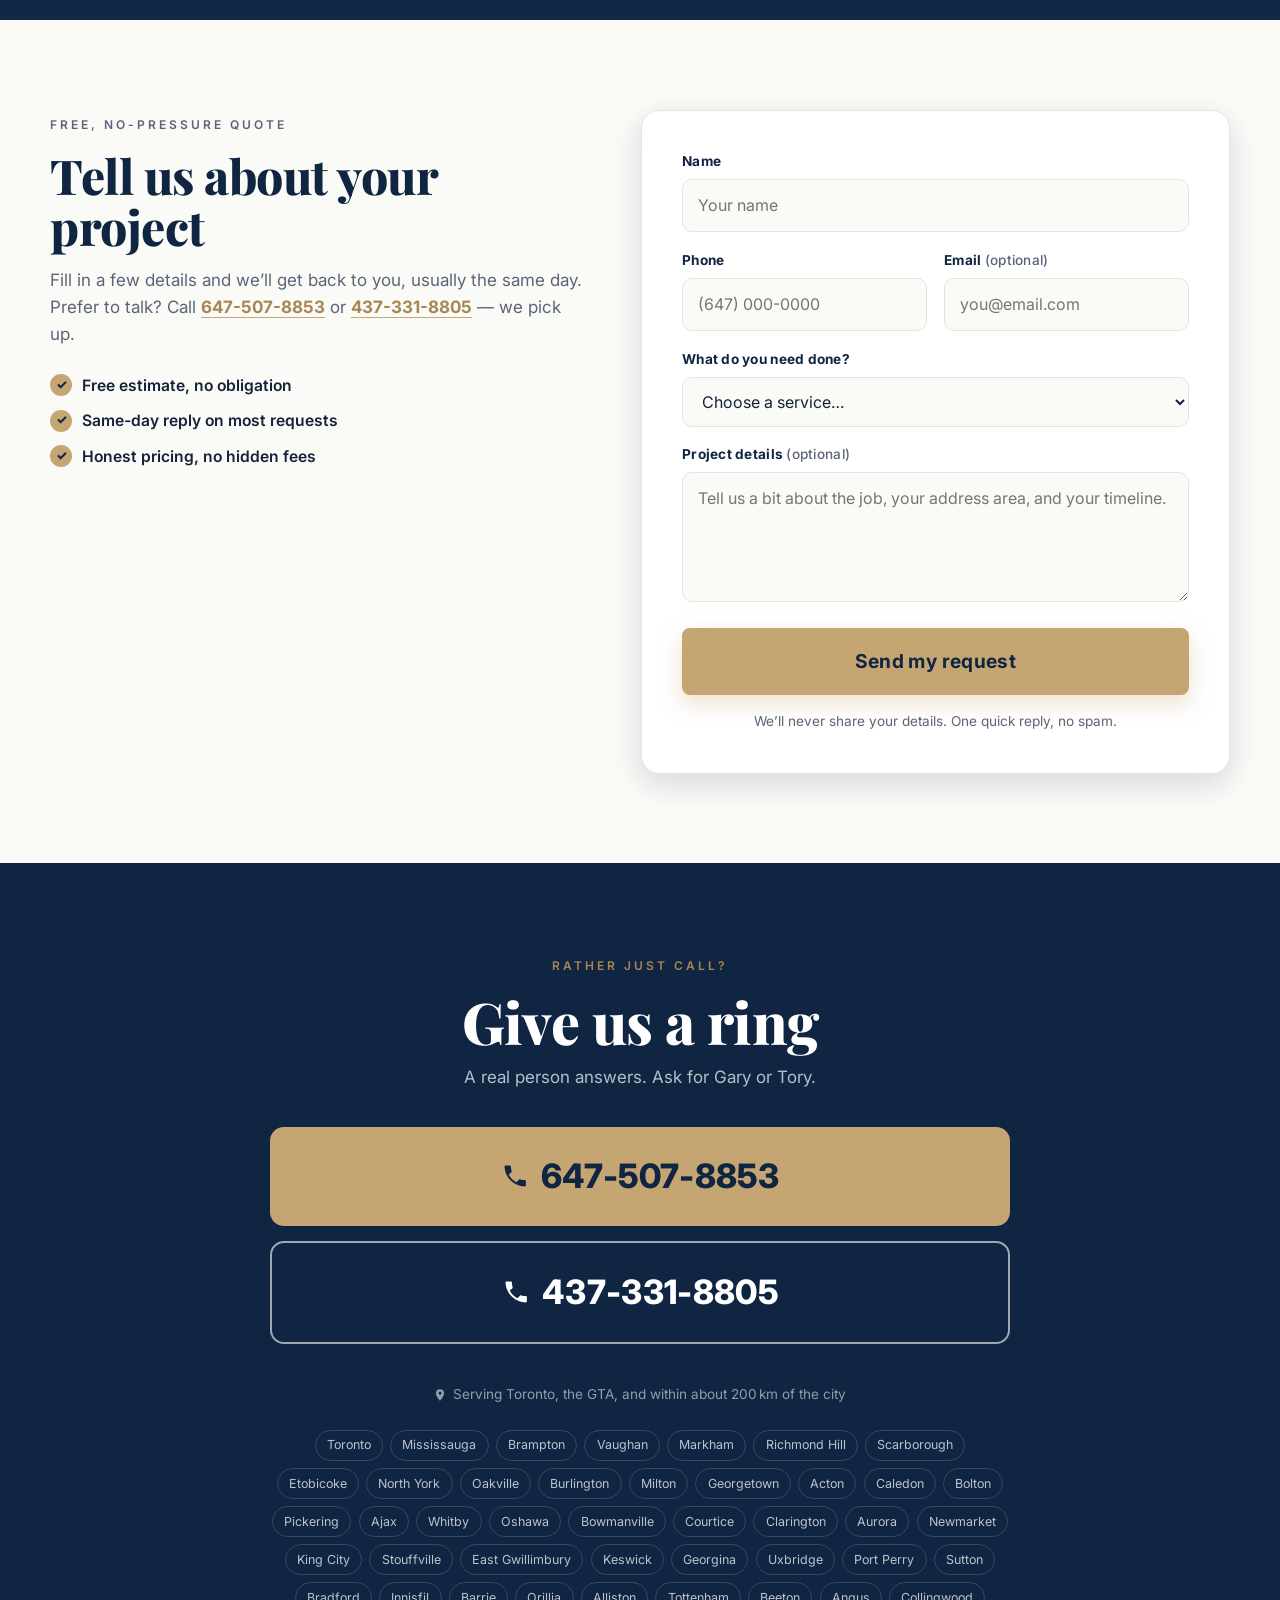
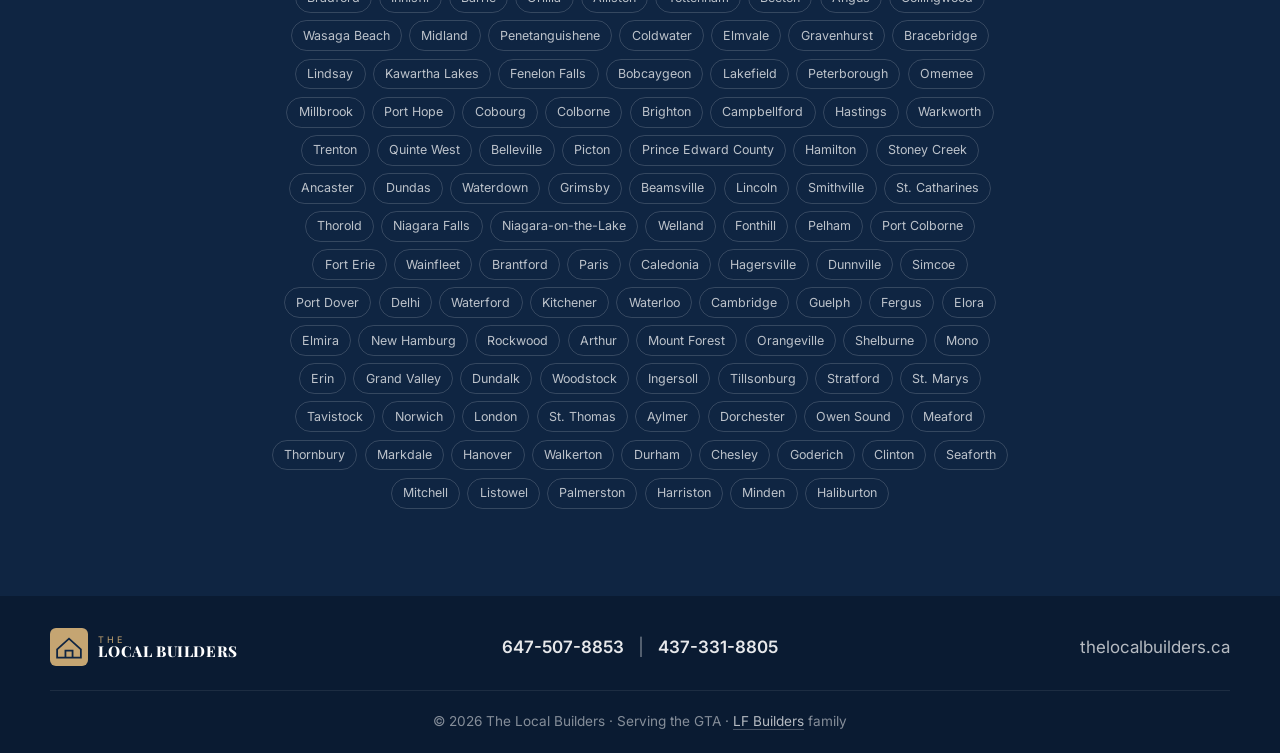
==== commit 4b11957d: "Redesign: lead form, gallery, animations, FAQ, 200km service areas, SEO" ====
--- a/index.html
+++ b/index.html
@@ -3,35 +3,101 @@
 <head>
   <meta charset="utf-8">
   <meta name="viewport" content="width=device-width, initial-scale=1, viewport-fit=cover">
-  <title>The Local Builders — Honest, Hardworking Home Renovations</title>
-  <meta name="description" content="Honest, hardworking interior &amp; exterior home renovations across the GTA. Aluminum, concrete, stonework, patios and a wide range of repair work. Call us today.">
+  <title>The Local Builders | Home Renovations Across the GTA</title>
+  <meta name="description" content="Family-run home renovation company serving the Greater Toronto Area for over 20 years. Kitchens, basements, concrete, stonework, patios, aluminum and exterior work. Free quotes — call 647-507-8853.">
   <meta name="theme-color" content="#0f2542">
   <meta name="robots" content="index,follow">
+  <meta name="author" content="The Local Builders">
   <link rel="canonical" href="https://thelocalbuilders.ca/">
 
   <!-- Open Graph / link previews -->
   <meta property="og:type" content="website">
   <meta property="og:site_name" content="The Local Builders">
-  <meta property="og:title" content="The Local Builders — Honest, Hardworking Home Renovations">
-  <meta property="og:description" content="Interior &amp; exterior renovation specialists across the GTA. Aluminum, concrete, stonework, patios, and a wide range of repair work.">
+  <meta property="og:title" content="The Local Builders | Home Renovations Across the GTA">
+  <meta property="og:description" content="Over 20 years renovating homes across the GTA. Kitchens, concrete, stonework, patios, aluminum and exterior work. Free quotes.">
   <meta property="og:url" content="https://thelocalbuilders.ca/">
   <meta property="og:image" content="https://thelocalbuilders.ca/images/og-cover.jpg">
+  <meta property="og:image:width" content="1200">
+  <meta property="og:image:height" content="630">
+  <meta property="og:locale" content="en_CA">
   <meta name="twitter:card" content="summary_large_image">
-
-  <!-- Favicon: inline SVG hammer + roof -->
-  <link rel="icon" href="data:image/svg+xml,%3Csvg xmlns='http://www.w3.org/2000/svg' viewBox='0 0 64 64'%3E%3Crect width='64' height='64' rx='10' fill='%231a365d'/%3E%3Cpath d='M12 36 L32 18 L52 36 L52 50 L12 50 Z' fill='none' stroke='%23c5a572' stroke-width='3'/%3E%3Cpath d='M26 50 L26 38 L38 38 L38 50' fill='none' stroke='%23c5a572' stroke-width='3'/%3E%3C/svg%3E">
+  <meta name="twitter:title" content="The Local Builders | Home Renovations Across the GTA">
+  <meta name="twitter:description" content="Over 20 years renovating homes across the GTA. Free quotes.">
+  <meta name="twitter:image" content="https://thelocalbuilders.ca/images/og-cover.jpg">
+
+  <!-- Favicon: inline SVG roofline -->
+  <link rel="icon" href="data:image/svg+xml,%3Csvg xmlns='http://www.w3.org/2000/svg' viewBox='0 0 64 64'%3E%3Crect width='64' height='64' rx='10' fill='%230f2542'/%3E%3Cpath d='M12 36 L32 18 L52 36 L52 50 L12 50 Z' fill='none' stroke='%23c5a572' stroke-width='3'/%3E%3Cpath d='M26 50 L26 38 L38 38 L38 50' fill='none' stroke='%23c5a572' stroke-width='3'/%3E%3C/svg%3E">
+  <link rel="apple-touch-icon" href="data:image/svg+xml,%3Csvg xmlns='http://www.w3.org/2000/svg' viewBox='0 0 64 64'%3E%3Crect width='64' height='64' rx='10' fill='%230f2542'/%3E%3Cpath d='M12 36 L32 18 L52 36 L52 50 L12 50 Z' fill='none' stroke='%23c5a572' stroke-width='3'/%3E%3C/svg%3E">
 
   <link rel="preconnect" href="https://fonts.googleapis.com">
   <link rel="preconnect" href="https://fonts.gstatic.com" crossorigin>
   <link href="https://fonts.googleapis.com/css2?family=Playfair+Display:wght@700;800;900&family=Inter:wght@400;500;600;700&display=swap" rel="stylesheet">
 
   <link rel="stylesheet" href="styles.css">
+
+  <!-- Local business structured data for Google -->
+  <script type="application/ld+json">
+  {
+    "@context": "https://schema.org",
+    "@type": "GeneralContractor",
+    "name": "The Local Builders",
+    "description": "Family-run home renovation company serving the Greater Toronto Area for over 20 years.",
+    "url": "https://thelocalbuilders.ca/",
+    "telephone": "+1-647-507-8853",
+    "image": "https://thelocalbuilders.ca/images/og-cover.jpg",
+    "priceRange": "$$",
+    "areaServed": {
+      "@type": "GeoCircle",
+      "geoMidpoint": { "@type": "GeoCoordinates", "latitude": 43.6532, "longitude": -79.3832 },
+      "geoRadius": 200000
+    },
+    "address": {
+      "@type": "PostalAddress",
+      "addressRegion": "ON",
+      "addressCountry": "CA",
+      "addressLocality": "Greater Toronto Area"
+    },
+    "openingHoursSpecification": [{
+      "@type": "OpeningHoursSpecification",
+      "dayOfWeek": ["Monday","Tuesday","Wednesday","Thursday","Friday","Saturday"],
+      "opens": "07:00",
+      "closes": "19:00"
+    }],
+    "aggregateRating": {
+      "@type": "AggregateRating",
+      "ratingValue": "5",
+      "reviewCount": "37",
+      "bestRating": "5"
+    },
+    "sameAs": ["https://lfbuilders.ca/"]
+  }
+  </script>
+  <script type="application/ld+json">
+  {
+    "@context": "https://schema.org",
+    "@type": "FAQPage",
+    "mainEntity": [
+      { "@type": "Question", "name": "How much does a renovation cost?",
+        "acceptedAnswer": { "@type": "Answer", "text": "Every job is different, so we don't guess. Tell us what you need and we'll come look, then give you a written quote with the price spelled out. The quote is free and there's no obligation." } },
+      { "@type": "Question", "name": "What areas do you cover?",
+        "acceptedAnswer": { "@type": "Answer", "text": "We cover the Greater Toronto Area and the wider region within about 200 km of Toronto — from Niagara and Hamilton to Kitchener-Waterloo, Barrie and Muskoka, Peterborough, Belleville and Prince Edward County." } },
+      { "@type": "Question", "name": "Do you take on small jobs, or only big renovations?",
+        "acceptedAnswer": { "@type": "Answer", "text": "Both. A leaky eavestrough, a few steps of concrete, a single room, or a full interior and exterior overhaul. No job is too small." } },
+      { "@type": "Question", "name": "How fast can you get back to me?",
+        "acceptedAnswer": { "@type": "Answer", "text": "Usually the same day. Call 647-507-8853 and a real person picks up, or send the form and we'll follow up quickly." } },
+      { "@type": "Question", "name": "Do you handle commercial work?",
+        "acceptedAnswer": { "@type": "Answer", "text": "Yes. We do both residential and commercial projects, from homes to storefronts and small business spaces." } }
+    ]
+  }
+  </script>
 </head>
-<body>
+<body id="top">
+
+<a class="skip-link" href="#main">Skip to content</a>
 
 <!-- ────────── HEADER ────────── -->
-<header class="site-header" role="banner">
-  <a href="#top" class="brand" aria-label="The Local Builders home">
+<header class="site-header" role="banner" data-header>
+  <a href="#top" class="brand" aria-label="The Local Builders — home">
     <svg class="brand__mark" viewBox="0 0 64 64" aria-hidden="true">
       <rect width="64" height="64" rx="10" fill="#0f2542"/>
       <path d="M12 36 L32 18 L52 36 L52 50 L12 50 Z" fill="none" stroke="#c5a572" stroke-width="3"/>
@@ -42,61 +108,63 @@
       <span class="brand__main">Local Builders</span>
     </span>
   </a>
+
+  <nav class="site-nav" aria-label="Primary">
+    <a href="#about">About</a>
+    <a href="#services">Services</a>
+    <a href="#work">Our work</a>
+    <a href="#why-us">Why us</a>
+    <a href="#quote">Get a quote</a>
+  </nav>
+
   <a href="tel:+16475078853" class="header-cta" aria-label="Call 647-507-8853">
     <svg viewBox="0 0 24 24" aria-hidden="true" width="18" height="18"><path fill="currentColor" d="M6.6 10.8c1.4 2.8 3.8 5.2 6.6 6.6l2.2-2.2c.3-.3.7-.4 1.1-.3 1.2.4 2.5.6 3.8.6.6 0 1 .4 1 1V20c0 .6-.4 1-1 1A18 18 0 0 1 3 4c0-.6.4-1 1-1h3.5c.6 0 1 .4 1 1 0 1.3.2 2.6.6 3.8.1.4 0 .8-.3 1.1l-2.2 1.9z"/></svg>
     <span>647-507-8853</span>
   </a>
 </header>
 
+<main id="main">
+
 <!-- ────────── HERO ────────── -->
-<section class="hero" id="top" aria-labelledby="hero-title">
+<section class="hero" aria-labelledby="hero-title">
   <div class="hero__bg" aria-hidden="true"></div>
   <div class="hero__inner">
-    <p class="kicker">Toronto &amp; GTA</p>
+    <p class="kicker reveal">Toronto &amp; the GTA · Since 2004</p>
     <h1 id="hero-title" class="hero__title">
-      <span>The Local</span>
-      <span>Builders</span>
+      <span class="reveal" style="--d:.05s">The Local</span>
+      <span class="reveal" style="--d:.15s">Builders</span>
     </h1>
-    <p class="hero__subtitle">Interior &amp; Exterior Renovation Specialists</p>
-    <p class="hero__tagline">&ldquo;The most honest, hardworking home-renovation specialists you&rsquo;ll ever meet.&rdquo;</p>
-    <div class="hero__ctas">
-      <a href="tel:+16475078853" class="btn btn--primary">
+    <p class="hero__subtitle reveal" style="--d:.25s">Interior &amp; Exterior Renovation Specialists</p>
+    <p class="hero__tagline reveal" style="--d:.35s">The most honest, hardworking renovation crew you&rsquo;ll ever hire &mdash; and we&rsquo;ve got 20 years of GTA homes to prove it.</p>
+    <div class="hero__ctas reveal" style="--d:.45s">
+      <a href="#quote" class="btn btn--primary">Get a free quote</a>
+      <a href="tel:+16475078853" class="btn btn--ghost">
         <svg viewBox="0 0 24 24" aria-hidden="true" width="22" height="22"><path fill="currentColor" d="M6.6 10.8c1.4 2.8 3.8 5.2 6.6 6.6l2.2-2.2c.3-.3.7-.4 1.1-.3 1.2.4 2.5.6 3.8.6.6 0 1 .4 1 1V20c0 .6-.4 1-1 1A18 18 0 0 1 3 4c0-.6.4-1 1-1h3.5c.6 0 1 .4 1 1 0 1.3.2 2.6.6 3.8.1.4 0 .8-.3 1.1l-2.2 1.9z"/></svg>
         647-507-8853
       </a>
-      <a href="tel:+14373318805" class="btn btn--ghost">
-        <svg viewBox="0 0 24 24" aria-hidden="true" width="22" height="22"><path fill="currentColor" d="M6.6 10.8c1.4 2.8 3.8 5.2 6.6 6.6l2.2-2.2c.3-.3.7-.4 1.1-.3 1.2.4 2.5.6 3.8.6.6 0 1 .4 1 1V20c0 .6-.4 1-1 1A18 18 0 0 1 3 4c0-.6.4-1 1-1h3.5c.6 0 1 .4 1 1 0 1.3.2 2.6.6 3.8.1.4 0 .8-.3 1.1l-2.2 1.9z"/></svg>
-        437-331-8805
-      </a>
-    </div>
-    <a class="hero__scroll" href="#about">Learn more <span aria-hidden="true">↓</span></a>
-  </div>
-</section>
-
-<!-- ────────── TRUST STRIP ────────── -->
-<section class="trust-strip" aria-label="Customer ratings">
-  <div class="trust-strip__inner">
-    <div class="trust-badge" aria-label="Five-star rated on Google">
-      <span class="g-logo" aria-hidden="true">
-        <svg viewBox="0 0 48 48" width="36" height="36">
-          <path fill="#4285F4" d="M43.6 20.5H42V20H24v8h11.3c-1.6 4.6-6 8-11.3 8-6.6 0-12-5.4-12-12s5.4-12 12-12c3 0 5.8 1.1 7.9 3l5.7-5.7C34 6.1 29.3 4 24 4 12.9 4 4 12.9 4 24s8.9 20 20 20c11 0 19.6-8 19.6-20 0-1.4-.1-2.4-.4-3.5z"/>
-          <path fill="#34A853" d="M6.3 14.7l6.6 4.8C14.7 16 19 13 24 13c3 0 5.8 1.1 7.9 3l5.7-5.7C34 6.1 29.3 4 24 4 16.3 4 9.7 8.3 6.3 14.7z"/>
-          <path fill="#FBBC05" d="M24 44c5.2 0 9.9-2 13.4-5.2l-6.2-5.2c-2 1.4-4.5 2.4-7.2 2.4-5.3 0-9.7-3.4-11.3-8l-6.5 5C9.6 39.7 16.2 44 24 44z"/>
-          <path fill="#EA4335" d="M43.6 20.5H42V20H24v8h11.3c-.8 2.3-2.3 4.2-4.2 5.6l6.2 5.2c-.4.4 6.7-4.9 6.7-14.8 0-1.4-.1-2.4-.4-3.5z"/>
-        </svg>
-      </span>
-      <div class="trust-badge__copy">
-        <span class="stars" aria-hidden="true">★★★★★</span>
-        <p><strong>5-Star Rated</strong> on Google</p>
-      </div>
-    </div>
-
-    <div class="trust-badge" aria-label="Five-star rated on HomeStars">
-      <span class="hs-logo" aria-hidden="true">HS</span>
-      <div class="trust-badge__copy">
-        <span class="stars" aria-hidden="true">★★★★★</span>
-        <p><strong>5-Star Rated</strong> on HomeStars</p>
-      </div>
+    </div>
+    <a class="hero__scroll" href="#about" aria-label="Scroll to learn more">Learn more <span aria-hidden="true">↓</span></a>
+  </div>
+</section>
+
+<!-- ────────── TRUST / STATS ────────── -->
+<section class="stats" aria-label="At a glance">
+  <div class="stats__inner">
+    <div class="stat reveal">
+      <span class="stat__num" data-count="20" data-suffix="+">0</span>
+      <span class="stat__label">Years in business</span>
+    </div>
+    <div class="stat reveal" style="--d:.1s">
+      <span class="stat__num" data-count="500" data-suffix="+">0</span>
+      <span class="stat__label">Projects completed</span>
+    </div>
+    <div class="stat reveal" style="--d:.2s">
+      <span class="stat__num">5★</span>
+      <span class="stat__label">Google &amp; HomeStars</span>
+    </div>
+    <div class="stat reveal" style="--d:.3s">
+      <span class="stat__num">GTA</span>
+      <span class="stat__label">Wide service area</span>
     </div>
   </div>
 </section>
@@ -104,88 +172,173 @@
 <!-- ────────── ABOUT ────────── -->
 <section class="about" id="about" aria-labelledby="about-title">
   <div class="about__inner">
-    <div class="about__copy">
+    <div class="about__copy reveal">
       <p class="kicker kicker--gold">Who we are</p>
-      <h2 id="about-title">About The Local Builders</h2>
+      <h2 id="about-title">A renovation crew your neighbours already trust</h2>
       <p>
-        From small repairs to full-scale renovations, The Local Builders brings honest workmanship,
-        reliable service, and lasting results to every project. We serve homeowners and businesses
-        across the Greater Toronto Area &mdash; <strong>no job too small, no project too big.</strong>
+        We&rsquo;re a family-run shop that&rsquo;s been fixing up and building out homes across the
+        Greater Toronto Area since 2004. In that time we&rsquo;ve wrapped up more than 500 jobs, and
+        most of our new work still walks in the door because a past customer told a friend about us.
       </p>
-      <p class="about__sub">Commercial &amp; Residential</p>
-      <a href="#contact" class="btn btn--dark">
-        <svg viewBox="0 0 24 24" aria-hidden="true" width="18" height="18"><path fill="currentColor" d="M6.6 10.8c1.4 2.8 3.8 5.2 6.6 6.6l2.2-2.2c.3-.3.7-.4 1.1-.3 1.2.4 2.5.6 3.8.6.6 0 1 .4 1 1V20c0 .6-.4 1-1 1A18 18 0 0 1 3 4c0-.6.4-1 1-1h3.5c.6 0 1 .4 1 1 0 1.3.2 2.6.6 3.8.1.4 0 .8-.3 1.1l-2.2 1.9z"/></svg>
-        Call us today
-      </a>
-    </div>
-    <div class="about__photo" role="img" aria-label="Modern renovated kitchen interior">
-      <div class="about__photo-inner"></div>
-    </div>
+      <p>
+        Big or small, you get the same thing: a crew that shows up when it says it will, does the
+        work properly, and gives you a straight answer on price before anyone picks up a tool.
+      </p>
+      <p class="about__sub">Residential &amp; commercial</p>
+      <a href="#quote" class="btn btn--dark">Get a free quote</a>
+    </div>
+    <div class="about__photo reveal" style="--d:.15s" role="img" aria-label="A renovated kitchen by The Local Builders"></div>
   </div>
 </section>
 
 <!-- ────────── SERVICES ────────── -->
 <section class="services" id="services" aria-labelledby="services-title">
   <div class="services__inner">
-    <p class="kicker kicker--gold">Our expertise</p>
-    <h2 id="services-title">We specialize in</h2>
+    <p class="kicker kicker--gold reveal">What we do</p>
+    <h2 id="services-title" class="reveal">We specialize in</h2>
 
     <ul class="services__grid" role="list">
-      <li class="service-card">
+      <li class="service-card reveal">
         <div class="service-card__icon" aria-hidden="true">
           <svg viewBox="0 0 64 64"><path d="M12 56 L12 28 L32 12 L52 28 L52 56 Z M22 56 L22 36 L42 36 L42 56" fill="none" stroke="currentColor" stroke-width="3" stroke-linejoin="round"/></svg>
         </div>
-        <h3>Interior Renovations</h3>
-        <p>Kitchens, bathrooms, basements, and full interior transformations.</p>
-      </li>
-      <li class="service-card">
+        <h3>Interior renovations</h3>
+        <p>Kitchens, bathrooms, basements and full interior rebuilds.</p>
+      </li>
+      <li class="service-card reveal" style="--d:.05s">
         <div class="service-card__icon" aria-hidden="true">
           <svg viewBox="0 0 64 64"><path d="M8 56 L8 24 L24 14 L24 32 L40 22 L40 32 L56 24 L56 56 Z" fill="none" stroke="currentColor" stroke-width="3" stroke-linejoin="round"/><path d="M20 56 L20 44 L28 44 L28 56 M44 56 L44 44 L52 44 L52 56" fill="none" stroke="currentColor" stroke-width="3"/></svg>
         </div>
-        <h3>Exterior Renovations</h3>
-        <p>Siding, cladding, facades and complete exterior makeovers.</p>
-      </li>
-      <li class="service-card">
+        <h3>Exterior renovations</h3>
+        <p>Siding, cladding, facades and full exterior makeovers.</p>
+      </li>
+      <li class="service-card reveal" style="--d:.1s">
         <div class="service-card__icon" aria-hidden="true">
           <svg viewBox="0 0 64 64"><rect x="14" y="10" width="36" height="44" fill="none" stroke="currentColor" stroke-width="3"/><line x1="32" y1="10" x2="32" y2="54" stroke="currentColor" stroke-width="3"/><line x1="14" y1="32" x2="50" y2="32" stroke="currentColor" stroke-width="3"/></svg>
         </div>
-        <h3>Aluminum Work</h3>
-        <p>Eavestroughs, soffits, fascia, capping, and custom aluminum.</p>
-      </li>
-      <li class="service-card">
+        <h3>Aluminum work</h3>
+        <p>Eavestroughs, soffit, fascia, capping and custom aluminum.</p>
+      </li>
+      <li class="service-card reveal" style="--d:.15s">
         <div class="service-card__icon" aria-hidden="true">
           <svg viewBox="0 0 64 64"><rect x="8" y="22" width="48" height="24" fill="none" stroke="currentColor" stroke-width="3"/><line x1="8" y1="34" x2="56" y2="34" stroke="currentColor" stroke-width="3"/><line x1="24" y1="22" x2="24" y2="34" stroke="currentColor" stroke-width="3"/><line x1="40" y1="34" x2="40" y2="46" stroke="currentColor" stroke-width="3"/></svg>
         </div>
         <h3>Concrete</h3>
-        <p>Driveways, steps, foundations, and decorative concrete finishes.</p>
-      </li>
-      <li class="service-card">
+        <p>Driveways, steps, walkways, foundations and decorative finishes.</p>
+      </li>
+      <li class="service-card reveal" style="--d:.2s">
         <div class="service-card__icon" aria-hidden="true">
           <svg viewBox="0 0 64 64"><rect x="8" y="14" width="48" height="36" fill="none" stroke="currentColor" stroke-width="3"/><line x1="8" y1="26" x2="56" y2="26" stroke="currentColor" stroke-width="3"/><line x1="8" y1="38" x2="56" y2="38" stroke="currentColor" stroke-width="3"/><line x1="22" y1="14" x2="22" y2="26" stroke="currentColor" stroke-width="3"/><line x1="42" y1="14" x2="42" y2="26" stroke="currentColor" stroke-width="3"/><line x1="16" y1="26" x2="16" y2="38" stroke="currentColor" stroke-width="3"/><line x1="32" y1="26" x2="32" y2="38" stroke="currentColor" stroke-width="3"/><line x1="48" y1="26" x2="48" y2="38" stroke="currentColor" stroke-width="3"/><line x1="22" y1="38" x2="22" y2="50" stroke="currentColor" stroke-width="3"/><line x1="42" y1="38" x2="42" y2="50" stroke="currentColor" stroke-width="3"/></svg>
         </div>
         <h3>Stonework</h3>
-        <p>Natural stone walls, veneers, fireplaces, and feature installations.</p>
-      </li>
-      <li class="service-card">
+        <p>Natural stone walls, veneer, fireplaces and feature installs.</p>
+      </li>
+      <li class="service-card reveal" style="--d:.25s">
         <div class="service-card__icon" aria-hidden="true">
           <svg viewBox="0 0 64 64"><rect x="6" y="32" width="16" height="16" fill="none" stroke="currentColor" stroke-width="3"/><rect x="24" y="32" width="16" height="16" fill="none" stroke="currentColor" stroke-width="3"/><rect x="42" y="32" width="16" height="16" fill="none" stroke="currentColor" stroke-width="3"/><rect x="15" y="14" width="16" height="16" fill="none" stroke="currentColor" stroke-width="3"/><rect x="33" y="14" width="16" height="16" fill="none" stroke="currentColor" stroke-width="3"/></svg>
         </div>
-        <h3>Patios</h3>
-        <p>Interlock, flagstone, and custom patio design and installation.</p>
+        <h3>Patios &amp; hardscape</h3>
+        <p>Interlock, flagstone and custom patio design and installation.</p>
       </li>
     </ul>
 
-    <p class="services__more">&hellip; and a wide range of repair work. <em>No job too small.</em></p>
+    <p class="services__more reveal">Decks, fencing, roofing, waterproofing, flooring, painting, chimney repairs &mdash; if it&rsquo;s on your house, ask us. <em>No job too small.</em></p>
+  </div>
+</section>
+
+<!-- ────────── GALLERY / OUR WORK ────────── -->
+<section class="work" id="work" aria-labelledby="work-title">
+  <div class="work__inner">
+    <p class="kicker kicker--gold reveal">Our work</p>
+    <h2 id="work-title" class="reveal">Recent projects</h2>
+    <p class="work__lead reveal">A look at jobs we&rsquo;ve finished around the GTA. Tap any photo to see it larger.</p>
+
+    <div class="work__filters reveal" role="tablist" aria-label="Filter projects">
+      <button class="chip is-active" data-filter="all" role="tab" aria-selected="true">All</button>
+      <button class="chip" data-filter="interior" role="tab" aria-selected="false">Interior</button>
+      <button class="chip" data-filter="exterior" role="tab" aria-selected="false">Exterior</button>
+      <button class="chip" data-filter="concrete" role="tab" aria-selected="false">Concrete &amp; stone</button>
+      <button class="chip" data-filter="outdoor" role="tab" aria-selected="false">Outdoor</button>
+    </div>
+
+    <div class="gallery" id="gallery">
+      <!-- items injected/enhanced by app.js; static markup kept for no-JS users -->
+      <figure class="gallery__item reveal" data-cat="interior">
+        <img loading="lazy" src="images/gallery/thumb/kitchen.webp" data-full="images/gallery/kitchen.webp" width="800" height="600" alt="Renovated kitchen with new cabinetry and counters">
+        <figcaption>Kitchen renovation</figcaption>
+      </figure>
+      <figure class="gallery__item reveal" data-cat="interior">
+        <img loading="lazy" src="images/gallery/thumb/flooring.webp" data-full="images/gallery/flooring.webp" width="800" height="600" alt="New hardwood flooring installation">
+        <figcaption>Flooring</figcaption>
+      </figure>
+      <figure class="gallery__item reveal" data-cat="interior">
+        <img loading="lazy" src="images/gallery/thumb/painting.webp" data-full="images/gallery/painting.webp" width="800" height="457" alt="Freshly painted interior room">
+        <figcaption>Interior painting</figcaption>
+      </figure>
+      <figure class="gallery__item reveal" data-cat="exterior">
+        <img loading="lazy" src="images/gallery/thumb/aluminum.webp" data-full="images/gallery/aluminum.webp" width="800" height="800" alt="Aluminum soffit and fascia work">
+        <figcaption>Aluminum &amp; capping</figcaption>
+      </figure>
+      <figure class="gallery__item reveal" data-cat="exterior">
+        <img loading="lazy" src="images/gallery/thumb/windows.webp" data-full="images/gallery/windows.webp" width="800" height="541" alt="New windows and doors installed">
+        <figcaption>Windows &amp; doors</figcaption>
+      </figure>
+      <figure class="gallery__item reveal" data-cat="exterior">
+        <img loading="lazy" src="images/gallery/thumb/roofing.webp" data-full="images/gallery/roofing.webp" width="800" height="532" alt="Completed roofing project">
+        <figcaption>Roofing</figcaption>
+      </figure>
+      <figure class="gallery__item reveal" data-cat="exterior">
+        <img loading="lazy" src="images/gallery/thumb/chimney.webp" data-full="images/gallery/chimney.webp" width="600" height="600" alt="Rebuilt brick chimney">
+        <figcaption>Chimney rebuild</figcaption>
+      </figure>
+      <figure class="gallery__item reveal" data-cat="concrete">
+        <img loading="lazy" src="images/gallery/thumb/concrete.webp" data-full="images/gallery/concrete.webp" width="800" height="450" alt="New concrete driveway and walkway">
+        <figcaption>Concrete</figcaption>
+      </figure>
+      <figure class="gallery__item reveal" data-cat="concrete">
+        <img loading="lazy" src="images/gallery/thumb/foundation.webp" data-full="images/gallery/foundation.webp" width="800" height="772" alt="Foundation repair work">
+        <figcaption>Foundation</figcaption>
+      </figure>
+      <figure class="gallery__item reveal" data-cat="concrete">
+        <img loading="lazy" src="images/gallery/thumb/retaining.webp" data-full="images/gallery/retaining.webp" width="800" height="1067" alt="Interlock retaining wall">
+        <figcaption>Retaining wall</figcaption>
+      </figure>
+      <figure class="gallery__item reveal" data-cat="concrete">
+        <img loading="lazy" src="images/gallery/thumb/flagstone.webp" data-full="images/gallery/flagstone.webp" width="510" height="510" alt="Flagstone walkway">
+        <figcaption>Flagstone</figcaption>
+      </figure>
+      <figure class="gallery__item reveal" data-cat="concrete">
+        <img loading="lazy" src="images/gallery/thumb/asphalt.webp" data-full="images/gallery/asphalt.webp" width="800" height="324" alt="New asphalt driveway">
+        <figcaption>Asphalt</figcaption>
+      </figure>
+      <figure class="gallery__item reveal" data-cat="outdoor">
+        <img loading="lazy" src="images/gallery/thumb/deck.webp" data-full="images/gallery/deck.webp" width="800" height="800" alt="Custom backyard deck">
+        <figcaption>Decks</figcaption>
+      </figure>
+      <figure class="gallery__item reveal" data-cat="outdoor">
+        <img loading="lazy" src="images/gallery/thumb/fencing.webp" data-full="images/gallery/fencing.webp" width="800" height="533" alt="New wood fencing">
+        <figcaption>Fencing</figcaption>
+      </figure>
+      <figure class="gallery__item reveal" data-cat="outdoor">
+        <img loading="lazy" src="images/gallery/thumb/sunroom.webp" data-full="images/gallery/sunroom.webp" width="800" height="533" alt="Backyard sunroom and enclosure">
+        <figcaption>Sunrooms</figcaption>
+      </figure>
+      <figure class="gallery__item reveal" data-cat="exterior">
+        <img loading="lazy" src="images/gallery/thumb/waterproofing.webp" data-full="images/gallery/waterproofing.webp" width="464" height="464" alt="Basement waterproofing work">
+        <figcaption>Waterproofing</figcaption>
+      </figure>
+    </div>
+    <p class="work__credit">Project photography from our sister company, <a href="https://lfbuilders.ca" rel="noopener">LF Builders</a>.</p>
   </div>
 </section>
 
 <!-- ────────── WHY US ────────── -->
 <section class="why-us" id="why-us" aria-labelledby="why-title">
   <div class="why-us__inner">
-    <p class="kicker kicker--gold">Why us</p>
-    <h2 id="why-title">Trusted by your neighbours.</h2>
-
-    <div class="why-us__badges">
+    <p class="kicker kicker--gold reveal">Why homeowners pick us</p>
+    <h2 id="why-title" class="reveal">No surprises. Just good work.</h2>
+
+    <div class="why-us__badges reveal">
       <div class="trust-badge trust-badge--light" aria-label="Five-star rated on Google">
         <span class="g-logo" aria-hidden="true">
           <svg viewBox="0 0 48 48" width="36" height="36">
@@ -197,62 +350,195 @@
         </span>
         <div class="trust-badge__copy">
           <span class="stars" aria-hidden="true">★★★★★</span>
-          <p><strong>5-Star Rated</strong> on Google</p>
+          <p><strong>5-star rated</strong> on Google</p>
         </div>
       </div>
       <div class="trust-badge trust-badge--light" aria-label="Five-star rated on HomeStars">
         <span class="hs-logo" aria-hidden="true">HS</span>
         <div class="trust-badge__copy">
           <span class="stars" aria-hidden="true">★★★★★</span>
-          <p><strong>5-Star Rated</strong> on HomeStars</p>
+          <p><strong>5-star rated</strong> on HomeStars</p>
         </div>
       </div>
     </div>
 
     <ul class="why-us__points" role="list">
-      <li><span class="check" aria-hidden="true">✓</span><div><strong>Honest pricing</strong><p>No hidden fees, no surprises. Just fair quotes and quality work.</p></div></li>
-      <li><span class="check" aria-hidden="true">✓</span><div><strong>Reliable &amp; on time</strong><p>We show up when we say we will and finish what we start.</p></div></li>
-      <li><span class="check" aria-hidden="true">✓</span><div><strong>Quality craftsmanship</strong><p>Every project completed to the highest standard.</p></div></li>
-      <li><span class="check" aria-hidden="true">✓</span><div><strong>Commercial &amp; residential</strong><p>Serving homeowners and businesses across the GTA.</p></div></li>
+      <li class="reveal"><span class="check" aria-hidden="true">✓</span><div><strong>You know the price up front</strong><p>We quote the job before we start. What we say is what you pay.</p></div></li>
+      <li class="reveal" style="--d:.08s"><span class="check" aria-hidden="true">✓</span><div><strong>We actually show up</strong><p>On time, every time, and we don&rsquo;t leave until the job&rsquo;s done right.</p></div></li>
+      <li class="reveal" style="--d:.16s"><span class="check" aria-hidden="true">✓</span><div><strong>20 years of craftsmanship</strong><p>Two decades and 500+ projects means we&rsquo;ve seen it before.</p></div></li>
+      <li class="reveal" style="--d:.24s"><span class="check" aria-hidden="true">✓</span><div><strong>Homes and businesses</strong><p>From a leaky basement to a full storefront, we cover the GTA.</p></div></li>
     </ul>
+  </div>
+</section>
+
+<!-- ────────── HOW IT WORKS ────────── -->
+<section class="process" id="process" aria-labelledby="process-title">
+  <div class="process__inner">
+    <p class="kicker kicker--gold reveal">How it works</p>
+    <h2 id="process-title" class="reveal">Getting started is easy</h2>
+    <ol class="process__steps" role="list">
+      <li class="process__step reveal">
+        <span class="process__num" aria-hidden="true">1</span>
+        <h3>Reach out</h3>
+        <p>Call us or send the quote form. Tell us what you&rsquo;re thinking and where you&rsquo;re located.</p>
+      </li>
+      <li class="process__step reveal" style="--d:.1s">
+        <span class="process__num" aria-hidden="true">2</span>
+        <h3>Get your free quote</h3>
+        <p>We&rsquo;ll look at the job and give you a clear, honest price &mdash; no pressure, no fine print.</p>
+      </li>
+      <li class="process__step reveal" style="--d:.2s">
+        <span class="process__num" aria-hidden="true">3</span>
+        <h3>We get to work</h3>
+        <p>Our crew shows up on schedule, keeps the site tidy, and doesn&rsquo;t leave until you&rsquo;re happy.</p>
+      </li>
+    </ol>
+    <div class="process__cta reveal">
+      <a href="#quote" class="btn btn--dark">Start with a free quote</a>
+    </div>
+  </div>
+</section>
+
+<!-- ────────── FAQ ────────── -->
+<section class="faq" id="faq" aria-labelledby="faq-title">
+  <div class="faq__inner">
+    <p class="kicker kicker--gold reveal">Good to know</p>
+    <h2 id="faq-title" class="reveal">Questions we hear a lot</h2>
+    <div class="faq__list">
+      <details class="faq__item reveal">
+        <summary>How much does a renovation cost?</summary>
+        <div class="faq__a"><p>Every job is different, so we don&rsquo;t guess. Tell us what you need and we&rsquo;ll come look, then give you a written quote with the price spelled out. The quote is free and there&rsquo;s no obligation.</p></div>
+      </details>
+      <details class="faq__item reveal">
+        <summary>What areas do you cover?</summary>
+        <div class="faq__a"><p>We cover the Greater Toronto Area and the wider region within about 200&#8239;km of Toronto &mdash; from Niagara and Hamilton to Kitchener-Waterloo, Barrie and Muskoka, Peterborough, Belleville and Prince Edward County. Not sure if you&rsquo;re in range? Just ask.</p></div>
+      </details>
+      <details class="faq__item reveal">
+        <summary>Do you take on small jobs, or only big renovations?</summary>
+        <div class="faq__a"><p>Both. A leaky eavestrough, a few steps of concrete, a single room &mdash; or a full interior and exterior overhaul. No job is too small.</p></div>
+      </details>
+      <details class="faq__item reveal">
+        <summary>How fast can you get back to me?</summary>
+        <div class="faq__a"><p>Usually the same day. Call 647-507-8853 and a real person picks up, or send the form and we&rsquo;ll follow up quickly.</p></div>
+      </details>
+      <details class="faq__item reveal">
+        <summary>Do you handle commercial work?</summary>
+        <div class="faq__a"><p>Yes. We do both residential and commercial projects across the region, from homes to storefronts and small business spaces.</p></div>
+      </details>
+    </div>
   </div>
 </section>
 
 <!-- ────────── PHOTO BREAK ────────── -->
 <section class="photo-break" aria-label="Quality work">
   <div class="photo-break__overlay"></div>
-  <h2 class="photo-break__title">Quality work. Every time.</h2>
+  <h2 class="photo-break__title reveal">Built to last. Done right.</h2>
+</section>
+
+<!-- ────────── QUOTE FORM (LEAD CAPTURE) ────────── -->
+<section class="quote" id="quote" aria-labelledby="quote-title">
+  <div class="quote__inner">
+    <div class="quote__intro reveal">
+      <p class="kicker kicker--gold">Free, no-pressure quote</p>
+      <h2 id="quote-title">Tell us about your project</h2>
+      <p>Fill in a few details and we&rsquo;ll get back to you, usually the same day. Prefer to talk? Call <a href="tel:+16475078853">647-507-8853</a> or <a href="tel:+14373318805">437-331-8805</a> &mdash; we pick up.</p>
+      <ul class="quote__perks" role="list">
+        <li><span class="check check--sm" aria-hidden="true">✓</span> Free estimate, no obligation</li>
+        <li><span class="check check--sm" aria-hidden="true">✓</span> Same-day reply on most requests</li>
+        <li><span class="check check--sm" aria-hidden="true">✓</span> Honest pricing, no hidden fees</li>
+      </ul>
+    </div>
+
+    <!--
+      LEAD FORM — powered by Web3Forms (free, no backend).
+      SETUP (one time):
+        1. Go to https://web3forms.com, enter gary@lfbuilders.ca, get your Access Key (free, instant).
+        2. In the Web3Forms dashboard add tory@lfbuilders.ca as a second recipient
+           (or it is already CC'd below via the "ccemail" hidden field).
+        3. Paste the key into the value="" of the access_key input below.
+      Until a real key is added, the form falls back to opening the visitor's email app
+      addressed to gary@lfbuilders.ca so no lead is ever lost.
+    -->
+    <form class="quote__form reveal" id="quoteForm" action="https://api.web3forms.com/submit" method="POST" style="--d:.1s" novalidate>
+      <input type="hidden" name="access_key" value="ce5053d3-f6a8-4034-928b-46f0ea7140b1">
+      <input type="hidden" name="subject" value="New quote request — thelocalbuilders.ca">
+      <input type="hidden" name="from_name" value="The Local Builders website">
+      <input type="hidden" name="ccemail" value="tory@lfbuilders.ca">
+      <input type="hidden" name="redirect" value="false">
+      <!-- honeypot: bots fill this, humans don't -->
+      <input type="checkbox" name="botcheck" tabindex="-1" autocomplete="off" aria-hidden="true" class="hp">
+
+      <div class="field">
+        <label for="q-name">Name</label>
+        <input id="q-name" name="name" type="text" autocomplete="name" required placeholder="Your name">
+      </div>
+      <div class="field-row">
+        <div class="field">
+          <label for="q-phone">Phone</label>
+          <input id="q-phone" name="phone" type="tel" autocomplete="tel" required placeholder="(647) 000-0000">
+        </div>
+        <div class="field">
+          <label for="q-email">Email <span class="opt">(optional)</span></label>
+          <input id="q-email" name="email" type="email" autocomplete="email" placeholder="you@email.com">
+        </div>
+      </div>
+      <div class="field">
+        <label for="q-service">What do you need done?</label>
+        <select id="q-service" name="service" required>
+          <option value="" disabled selected>Choose a service…</option>
+          <option>Interior renovation</option>
+          <option>Exterior renovation</option>
+          <option>Kitchen</option>
+          <option>Bathroom</option>
+          <option>Basement</option>
+          <option>Concrete</option>
+          <option>Stonework</option>
+          <option>Patio / interlock</option>
+          <option>Aluminum / eavestrough</option>
+          <option>Roofing</option>
+          <option>Deck / fence</option>
+          <option>Waterproofing</option>
+          <option>Repair / other</option>
+        </select>
+      </div>
+      <div class="field">
+        <label for="q-msg">Project details <span class="opt">(optional)</span></label>
+        <textarea id="q-msg" name="message" rows="4" placeholder="Tell us a bit about the job, your address area, and your timeline."></textarea>
+      </div>
+      <button type="submit" class="btn btn--primary btn--block" id="quoteSubmit">Send my request</button>
+      <p class="quote__formnote" id="quoteNote" role="status" aria-live="polite">We&rsquo;ll never share your details. One quick reply, no spam.</p>
+    </form>
+  </div>
 </section>
 
 <!-- ────────── CONTACT ────────── -->
 <section class="contact" id="contact" aria-labelledby="contact-title">
   <div class="contact__inner">
-    <p class="kicker kicker--gold">Ready to start?</p>
-    <h2 id="contact-title">Get in touch</h2>
-    <p class="contact__sub">Call us directly &mdash; we pick up.</p>
-
-    <a href="tel:+16475078853" class="contact-cta contact-cta--primary">
+    <p class="kicker kicker--gold reveal">Rather just call?</p>
+    <h2 id="contact-title" class="reveal">Give us a ring</h2>
+    <p class="contact__sub reveal">A real person answers. Ask for Gary or Tory.</p>
+
+    <a href="tel:+16475078853" class="contact-cta contact-cta--primary reveal">
       <svg viewBox="0 0 24 24" aria-hidden="true" width="28" height="28"><path fill="currentColor" d="M6.6 10.8c1.4 2.8 3.8 5.2 6.6 6.6l2.2-2.2c.3-.3.7-.4 1.1-.3 1.2.4 2.5.6 3.8.6.6 0 1 .4 1 1V20c0 .6-.4 1-1 1A18 18 0 0 1 3 4c0-.6.4-1 1-1h3.5c.6 0 1 .4 1 1 0 1.3.2 2.6.6 3.8.1.4 0 .8-.3 1.1l-2.2 1.9z"/></svg>
       647-507-8853
     </a>
-    <a href="tel:+14373318805" class="contact-cta contact-cta--ghost">
+    <a href="tel:+14373318805" class="contact-cta contact-cta--ghost reveal" style="--d:.08s">
       <svg viewBox="0 0 24 24" aria-hidden="true" width="28" height="28"><path fill="currentColor" d="M6.6 10.8c1.4 2.8 3.8 5.2 6.6 6.6l2.2-2.2c.3-.3.7-.4 1.1-.3 1.2.4 2.5.6 3.8.6.6 0 1 .4 1 1V20c0 .6-.4 1-1 1A18 18 0 0 1 3 4c0-.6.4-1 1-1h3.5c.6 0 1 .4 1 1 0 1.3.2 2.6.6 3.8.1.4 0 .8-.3 1.1l-2.2 1.9z"/></svg>
       437-331-8805
     </a>
 
-    <a class="contact__site" href="https://thelocalbuilders.ca">
-      <svg viewBox="0 0 24 24" aria-hidden="true" width="18" height="18"><path fill="none" stroke="currentColor" stroke-width="2" d="M12 2a10 10 0 1 0 10 10A10 10 0 0 0 12 2zm0 0v20m-10-10h20"/></svg>
-      thelocalbuilders.ca
-    </a>
-
-    <p class="contact__ask">Ask for:&nbsp;<span class="contact__ask-line" aria-hidden="true"></span></p>
-
-    <p class="contact__service-area">
+    <p class="contact__service-area reveal">
       <svg viewBox="0 0 24 24" aria-hidden="true" width="14" height="14"><path fill="currentColor" d="M12 2a7 7 0 0 0-7 7c0 5 7 13 7 13s7-8 7-13a7 7 0 0 0-7-7zm0 9.5A2.5 2.5 0 1 1 14.5 9 2.5 2.5 0 0 1 12 11.5z"/></svg>
-      Serving the Greater Toronto Area
+      Serving Toronto, the GTA, and within about 200&#8239;km of the city
     </p>
-  </div>
-</section>
+
+    <ul class="contact__areas reveal" aria-label="Towns and cities we serve within 200 km of Toronto">
+      <li>Toronto</li><li>Mississauga</li><li>Brampton</li><li>Vaughan</li><li>Markham</li><li>Richmond Hill</li><li>Scarborough</li><li>Etobicoke</li><li>North York</li><li>Oakville</li><li>Burlington</li><li>Milton</li><li>Georgetown</li><li>Acton</li><li>Caledon</li><li>Bolton</li><li>Pickering</li><li>Ajax</li><li>Whitby</li><li>Oshawa</li><li>Bowmanville</li><li>Courtice</li><li>Clarington</li><li>Aurora</li><li>Newmarket</li><li>King City</li><li>Stouffville</li><li>East Gwillimbury</li><li>Keswick</li><li>Georgina</li><li>Uxbridge</li><li>Port Perry</li><li>Sutton</li><li>Bradford</li><li>Innisfil</li><li>Barrie</li><li>Orillia</li><li>Alliston</li><li>Tottenham</li><li>Beeton</li><li>Angus</li><li>Collingwood</li><li>Wasaga Beach</li><li>Midland</li><li>Penetanguishene</li><li>Coldwater</li><li>Elmvale</li><li>Gravenhurst</li><li>Bracebridge</li><li>Lindsay</li><li>Kawartha Lakes</li><li>Fenelon Falls</li><li>Bobcaygeon</li><li>Lakefield</li><li>Peterborough</li><li>Omemee</li><li>Millbrook</li><li>Port Hope</li><li>Cobourg</li><li>Colborne</li><li>Brighton</li><li>Campbellford</li><li>Hastings</li><li>Warkworth</li><li>Trenton</li><li>Quinte West</li><li>Belleville</li><li>Picton</li><li>Prince Edward County</li><li>Hamilton</li><li>Stoney Creek</li><li>Ancaster</li><li>Dundas</li><li>Waterdown</li><li>Grimsby</li><li>Beamsville</li><li>Lincoln</li><li>Smithville</li><li>St. Catharines</li><li>Thorold</li><li>Niagara Falls</li><li>Niagara-on-the-Lake</li><li>Welland</li><li>Fonthill</li><li>Pelham</li><li>Port Colborne</li><li>Fort Erie</li><li>Wainfleet</li><li>Brantford</li><li>Paris</li><li>Caledonia</li><li>Hagersville</li><li>Dunnville</li><li>Simcoe</li><li>Port Dover</li><li>Delhi</li><li>Waterford</li><li>Kitchener</li><li>Waterloo</li><li>Cambridge</li><li>Guelph</li><li>Fergus</li><li>Elora</li><li>Elmira</li><li>New Hamburg</li><li>Rockwood</li><li>Arthur</li><li>Mount Forest</li><li>Orangeville</li><li>Shelburne</li><li>Mono</li><li>Erin</li><li>Grand Valley</li><li>Dundalk</li><li>Woodstock</li><li>Ingersoll</li><li>Tillsonburg</li><li>Stratford</li><li>St. Marys</li><li>Tavistock</li><li>Norwich</li><li>London</li><li>St. Thomas</li><li>Aylmer</li><li>Dorchester</li><li>Owen Sound</li><li>Meaford</li><li>Thornbury</li><li>Markdale</li><li>Hanover</li><li>Walkerton</li><li>Durham</li><li>Chesley</li><li>Goderich</li><li>Clinton</li><li>Seaforth</li><li>Mitchell</li><li>Listowel</li><li>Palmerston</li><li>Harriston</li><li>Minden</li><li>Haliburton</li>
+    </ul>
+  </div>
+</section>
+
+</main>
 
 <!-- ────────── FOOTER ────────── -->
 <footer class="site-footer" role="contentinfo">
@@ -269,34 +555,43 @@
       </span>
     </a>
     <div class="site-footer__phones">
-      <a href="tel:+16475078853">
-        <svg viewBox="0 0 24 24" aria-hidden="true" width="16" height="16"><path fill="currentColor" d="M6.6 10.8c1.4 2.8 3.8 5.2 6.6 6.6l2.2-2.2c.3-.3.7-.4 1.1-.3 1.2.4 2.5.6 3.8.6.6 0 1 .4 1 1V20c0 .6-.4 1-1 1A18 18 0 0 1 3 4c0-.6.4-1 1-1h3.5c.6 0 1 .4 1 1 0 1.3.2 2.6.6 3.8.1.4 0 .8-.3 1.1l-2.2 1.9z"/></svg>
-        647-507-8853
-      </a>
+      <a href="tel:+16475078853">647-507-8853</a>
       <span class="sep" aria-hidden="true">|</span>
-      <a href="tel:+14373318805">
-        <svg viewBox="0 0 24 24" aria-hidden="true" width="16" height="16"><path fill="currentColor" d="M6.6 10.8c1.4 2.8 3.8 5.2 6.6 6.6l2.2-2.2c.3-.3.7-.4 1.1-.3 1.2.4 2.5.6 3.8.6.6 0 1 .4 1 1V20c0 .6-.4 1-1 1A18 18 0 0 1 3 4c0-.6.4-1 1-1h3.5c.6 0 1 .4 1 1 0 1.3.2 2.6.6 3.8.1.4 0 .8-.3 1.1l-2.2 1.9z"/></svg>
-        437-331-8805
-      </a>
+      <a href="tel:+14373318805">437-331-8805</a>
     </div>
     <p class="site-footer__site">thelocalbuilders.ca</p>
   </div>
-  <p class="site-footer__copy">&copy; 2026 The Local Builders. All rights reserved.</p>
+  <p class="site-footer__copy">&copy; 2026 The Local Builders · Serving the GTA · <a href="https://lfbuilders.ca" rel="noopener">LF Builders</a> family</p>
 </footer>
 
-<!-- Hero photo: home exterior, free via Unsplash. https://unsplash.com/photos/grey-painted-house-during-daytime-be6161a56a0c -->
-<!-- About photo: modern kitchen interior, free via Unsplash. -->
-<!-- Photo break: stone patio with garden, free via Unsplash. -->
-
-<script>
-  // smooth-scroll for in-page anchors
-  document.querySelectorAll('a[href^="#"]').forEach(a => {
-    a.addEventListener('click', e => {
-      const target = document.querySelector(a.getAttribute('href'));
-      if (target) { e.preventDefault(); target.scrollIntoView({ behavior: 'smooth', block: 'start' }); }
-    });
-  });
-</script>
-
+<!-- ────────── STICKY MOBILE ACTION BAR (always-on lead capture) ────────── -->
+<div class="actionbar" data-actionbar aria-label="Quick contact">
+  <a href="tel:+16475078853" class="actionbar__btn actionbar__btn--call">
+    <svg viewBox="0 0 24 24" aria-hidden="true" width="20" height="20"><path fill="currentColor" d="M6.6 10.8c1.4 2.8 3.8 5.2 6.6 6.6l2.2-2.2c.3-.3.7-.4 1.1-.3 1.2.4 2.5.6 3.8.6.6 0 1 .4 1 1V20c0 .6-.4 1-1 1A18 18 0 0 1 3 4c0-.6.4-1 1-1h3.5c.6 0 1 .4 1 1 0 1.3.2 2.6.6 3.8.1.4 0 .8-.3 1.1l-2.2 1.9z"/></svg>
+    Call now
+  </a>
+  <a href="#quote" class="actionbar__btn actionbar__btn--quote">
+    Free quote
+  </a>
+</div>
+
+<!-- ────────── FLOATING QUOTE BUTTON (desktop) ────────── -->
+<a href="#quote" class="fab" data-fab aria-label="Get a free quote">
+  <svg viewBox="0 0 24 24" aria-hidden="true" width="20" height="20"><path fill="none" stroke="currentColor" stroke-width="2" stroke-linecap="round" d="M4 5h16M4 12h16M4 19h10"/></svg>
+  <span>Free quote</span>
+</a>
+
+<!-- ────────── LIGHTBOX ────────── -->
+<div class="lightbox" id="lightbox" aria-hidden="true" role="dialog" aria-modal="true" aria-label="Project photo">
+  <button class="lightbox__close" id="lbClose" aria-label="Close">&times;</button>
+  <button class="lightbox__nav lightbox__nav--prev" id="lbPrev" aria-label="Previous photo">&#8249;</button>
+  <figure class="lightbox__figure">
+    <img id="lbImg" src="" alt="">
+    <figcaption id="lbCap"></figcaption>
+  </figure>
+  <button class="lightbox__nav lightbox__nav--next" id="lbNext" aria-label="Next photo">&#8250;</button>
+</div>
+
+<script src="app.js" defer></script>
 </body>
 </html>
--- a/styles.css
+++ b/styles.css
@@ -1,6 +1,6 @@
 /* ============================================================
    The Local Builders — styles.css
-   Mobile-first. Hand-edited; no framework, no build step.
+   Mobile-first. Hand-built, no framework, no build step.
    ============================================================ */
 
 :root {
@@ -18,17 +18,19 @@
 
   --shadow-soft: 0 4px 24px rgba(15, 37, 66, 0.08);
   --shadow-card: 0 10px 30px rgba(15, 37, 66, 0.15);
+  --shadow-lift: 0 18px 50px rgba(15, 37, 66, 0.22);
 
   --serif: "Playfair Display", Georgia, "Times New Roman", serif;
   --sans:  "Inter", -apple-system, BlinkMacSystemFont, "Segoe UI", Roboto, sans-serif;
 
   --content: 1180px;
   --gutter: clamp(1.25rem, 4vw, 2.5rem);
+  --header-h: 64px;
 }
 
 /* ---------- base ---------- */
 *, *::before, *::after { box-sizing: border-box; }
-html { scroll-behavior: smooth; -webkit-text-size-adjust: 100%; }
+html { scroll-behavior: smooth; -webkit-text-size-adjust: 100%; scroll-padding-top: calc(var(--header-h) + 12px); }
 body {
   margin: 0;
   font-family: var(--sans);
@@ -38,12 +40,20 @@
   background: var(--cream);
   -webkit-font-smoothing: antialiased;
   text-rendering: optimizeLegibility;
+  overflow-x: hidden;
 }
 img { max-width: 100%; display: block; }
 a { color: inherit; text-decoration: none; }
 button { font: inherit; cursor: pointer; }
 h1, h2, h3 { font-family: var(--serif); font-weight: 800; margin: 0; line-height: 1.05; letter-spacing: -0.01em; }
 p { margin: 0 0 1rem; }
+
+.skip-link {
+  position: absolute; left: -999px; top: 0; z-index: 200;
+  background: var(--gold); color: var(--navy-deep);
+  padding: 0.6rem 1rem; border-radius: 0 0 8px 0; font-weight: 700;
+}
+.skip-link:focus { left: 0; }
 
 /* utility */
 .kicker {
@@ -58,629 +68,487 @@
 }
 .kicker--gold { color: var(--gold-dark); }
 
+/* ---------- scroll reveal ---------- */
+.reveal {
+  opacity: 0;
+  transform: translateY(22px);
+  transition: opacity 0.7s cubic-bezier(.2,.7,.2,1), transform 0.7s cubic-bezier(.2,.7,.2,1);
+  transition-delay: var(--d, 0s);
+  will-change: opacity, transform;
+}
+.reveal.is-in { opacity: 1; transform: none; }
+
 /* ---------- header ---------- */
 .site-header {
   position: sticky;
   top: 0;
-  z-index: 50;
+  z-index: 90;
   display: flex;
   align-items: center;
   justify-content: space-between;
   gap: 1rem;
-  padding: 0.75rem var(--gutter);
-  background: var(--navy-deep);
+  min-height: var(--header-h);
+  padding: 0.6rem var(--gutter);
+  background: rgba(15, 37, 66, 0.92);
+  -webkit-backdrop-filter: blur(10px);
+  backdrop-filter: blur(10px);
   color: var(--white);
-}
-.brand {
-  display: inline-flex;
-  align-items: center;
-  gap: 0.65rem;
-  color: var(--white);
-}
+  transition: background 0.3s ease, box-shadow 0.3s ease;
+}
+.site-header.is-scrolled { background: rgba(10, 27, 50, 0.98); box-shadow: 0 4px 20px rgba(0,0,0,0.25); }
+.brand { display: inline-flex; align-items: center; gap: 0.65rem; color: var(--white); }
 .brand__mark { width: 38px; height: 38px; flex: 0 0 38px; }
-.brand__text {
-  display: flex; flex-direction: column; line-height: 1;
-}
+.brand__text { display: flex; flex-direction: column; line-height: 1; }
 .brand__lead {
-  font-family: var(--sans);
-  font-size: 9px;
-  letter-spacing: 0.3em;
-  text-transform: uppercase;
-  color: var(--gold);
+  font-family: var(--sans); font-size: 9px; letter-spacing: 0.3em;
+  text-transform: uppercase; color: var(--gold);
 }
 .brand__main {
-  font-family: var(--serif);
-  font-weight: 800;
-  font-size: 15px;
-  text-transform: uppercase;
-  letter-spacing: 0.04em;
-}
+  font-family: var(--serif); font-weight: 800; font-size: 15px;
+  text-transform: uppercase; letter-spacing: 0.04em;
+}
+
+.site-nav { display: none; }
+@media (min-width: 900px) {
+  .site-nav { display: flex; align-items: center; gap: 1.6rem; margin-left: auto; margin-right: 1.4rem; }
+  .site-nav a {
+    font-size: 14px; font-weight: 600; letter-spacing: 0.02em;
+    color: rgba(255,255,255,0.82); position: relative; padding: 0.3rem 0;
+    transition: color 0.2s ease;
+  }
+  .site-nav a::after {
+    content: ""; position: absolute; left: 0; right: 100%; bottom: 0; height: 2px;
+    background: var(--gold); transition: right 0.25s ease;
+  }
+  .site-nav a:hover, .site-nav a:focus-visible { color: var(--white); }
+  .site-nav a:hover::after, .site-nav a:focus-visible::after { right: 0; }
+}
+
 .header-cta {
-  display: inline-flex;
-  align-items: center;
-  gap: 0.5rem;
-  background: var(--gold);
-  color: var(--navy-deep);
-  font-weight: 700;
-  padding: 0.55rem 1rem;
-  border-radius: 999px;
-  font-size: 14px;
-  transition: background 0.2s ease;
-}
-.header-cta:hover, .header-cta:focus-visible { background: var(--gold-bright); }
+  display: inline-flex; align-items: center; gap: 0.5rem;
+  background: var(--gold); color: var(--navy-deep);
+  font-weight: 700; padding: 0.55rem 1rem; border-radius: 999px;
+  font-size: 14px; white-space: nowrap;
+  transition: background 0.2s ease, transform 0.15s ease;
+}
+.header-cta:hover, .header-cta:focus-visible { background: var(--gold-bright); transform: translateY(-1px); }
 .header-cta svg { color: var(--navy-deep); }
 .header-cta span { display: none; }
-@media (min-width: 480px) {
-  .header-cta span { display: inline; }
-}
+@media (min-width: 480px) { .header-cta span { display: inline; } }
 
 /* ---------- hero ---------- */
 .hero {
-  position: relative;
-  isolation: isolate;
-  min-height: 85vh;
+  position: relative; isolation: isolate;
+  min-height: min(92vh, 760px);
   padding: clamp(3.5rem, 8vw, 6rem) var(--gutter) clamp(3rem, 6vw, 5rem);
-  display: flex;
-  align-items: center;
-  justify-content: center;
-  text-align: center;
-  color: var(--white);
-  overflow: hidden;
+  display: flex; align-items: center; justify-content: center;
+  text-align: center; color: var(--white); overflow: hidden;
 }
 .hero__bg {
-  position: absolute;
-  inset: 0;
+  position: absolute; inset: 0; z-index: -2;
   background:
-    linear-gradient(135deg, rgba(15, 37, 66, 0.78), rgba(26, 54, 93, 0.92) 60%, rgba(15, 37, 66, 0.96)),
-    url("https://images.unsplash.com/photo-1600585154340-be6161a56a0c?w=2400&q=80") center/cover no-repeat,
+    linear-gradient(135deg, rgba(15, 37, 66, 0.80), rgba(26, 54, 93, 0.92) 60%, rgba(15, 37, 66, 0.96)),
+    url("images/gallery/deck.webp") center/cover no-repeat,
     var(--navy-deep);
-  z-index: -2;
-}
+  animation: heroZoom 18s ease-in-out infinite alternate;
+}
+@keyframes heroZoom { from { transform: scale(1); } to { transform: scale(1.08); } }
 .hero::before {
-  /* subtle pattern overlay */
-  content: "";
-  position: absolute;
-  inset: 0;
-  z-index: -1;
-  opacity: 0.08;
+  content: ""; position: absolute; inset: 0; z-index: -1; opacity: 0.08;
   background-image:
     repeating-linear-gradient(45deg, var(--gold) 0 1px, transparent 1px 24px),
     repeating-linear-gradient(-45deg, var(--gold) 0 1px, transparent 1px 24px);
 }
-.hero__inner {
-  max-width: var(--content);
-  margin: 0 auto;
-}
+.hero__inner { max-width: var(--content); margin: 0 auto; }
 .hero__title {
-  display: flex;
-  flex-direction: column;
-  font-family: var(--serif);
-  font-weight: 900;
-  text-transform: uppercase;
-  letter-spacing: 0.01em;
-  font-size: clamp(3.2rem, 11vw, 7.5rem);
-  line-height: 0.92;
-  color: var(--white);
-  margin: 0.5rem 0 1rem;
-  text-shadow: 0 4px 24px rgba(0, 0, 0, 0.35);
+  display: flex; flex-direction: column;
+  font-family: var(--serif); font-weight: 900; text-transform: uppercase;
+  letter-spacing: 0.01em; font-size: clamp(3.2rem, 11vw, 7.5rem); line-height: 0.92;
+  color: var(--white); margin: 0.5rem 0 1rem; text-shadow: 0 4px 24px rgba(0, 0, 0, 0.35);
 }
 .hero__subtitle {
-  font-size: clamp(0.95rem, 1.8vw, 1.15rem);
-  font-weight: 600;
-  letter-spacing: 0.25em;
-  text-transform: uppercase;
-  color: var(--gold);
-  margin: 0 0 1.5rem;
+  font-size: clamp(0.95rem, 1.8vw, 1.15rem); font-weight: 600;
+  letter-spacing: 0.25em; text-transform: uppercase; color: var(--gold); margin: 0 0 1.5rem;
 }
 .hero__tagline {
-  font-style: italic;
-  font-size: clamp(1.05rem, 1.6vw, 1.25rem);
-  max-width: 740px;
-  margin: 0 auto 2rem;
-  color: rgba(255, 255, 255, 0.9);
+  font-style: italic; font-size: clamp(1.05rem, 1.6vw, 1.3rem);
+  max-width: 760px; margin: 0 auto 2rem; color: rgba(255, 255, 255, 0.92);
 }
 .hero__ctas {
-  display: flex;
-  flex-direction: column;
-  gap: 0.75rem;
-  align-items: stretch;
-  max-width: 560px;
-  margin: 0 auto;
-}
-@media (min-width: 640px) {
-  .hero__ctas { flex-direction: row; justify-content: center; }
-}
+  display: flex; flex-direction: column; gap: 0.75rem;
+  align-items: stretch; max-width: 560px; margin: 0 auto;
+}
+@media (min-width: 640px) { .hero__ctas { flex-direction: row; justify-content: center; } }
+
 .btn {
-  display: inline-flex;
-  align-items: center;
-  justify-content: center;
-  gap: 0.6rem;
-  padding: 1rem 1.75rem;
-  border-radius: 8px;
-  font-weight: 700;
-  font-size: clamp(1.05rem, 1.6vw, 1.2rem);
-  letter-spacing: 0.02em;
-  text-decoration: none;
-  border: 2px solid transparent;
-  transition: transform 0.15s ease, background 0.2s ease, color 0.2s ease, border-color 0.2s ease;
-}
-.btn:hover, .btn:focus-visible { transform: translateY(-1px); }
-.btn--primary {
-  background: var(--gold);
-  color: var(--navy-deep);
-  border-color: var(--gold);
-}
-.btn--primary:hover, .btn--primary:focus-visible { background: var(--gold-bright); border-color: var(--gold-bright); }
-.btn--ghost {
-  background: transparent;
-  color: var(--white);
-  border-color: rgba(255, 255, 255, 0.85);
-}
-.btn--ghost:hover, .btn--ghost:focus-visible {
-  background: rgba(255, 255, 255, 0.1);
-  border-color: var(--white);
-}
-.btn--dark {
-  background: var(--navy-deep);
-  color: var(--white);
-  border-color: var(--navy-deep);
-}
+  display: inline-flex; align-items: center; justify-content: center; gap: 0.6rem;
+  padding: 1rem 1.9rem; border-radius: 8px; font-weight: 700;
+  font-size: clamp(1.05rem, 1.6vw, 1.2rem); letter-spacing: 0.02em;
+  text-decoration: none; border: 2px solid transparent;
+  transition: transform 0.15s ease, background 0.2s ease, color 0.2s ease, border-color 0.2s ease, box-shadow 0.2s ease;
+}
+.btn:hover, .btn:focus-visible { transform: translateY(-2px); }
+.btn--block { width: 100%; }
+.btn--primary { background: var(--gold); color: var(--navy-deep); border-color: var(--gold); box-shadow: 0 8px 22px rgba(197,165,114,0.35); }
+.btn--primary:hover, .btn--primary:focus-visible { background: var(--gold-bright); border-color: var(--gold-bright); box-shadow: 0 12px 28px rgba(197,165,114,0.45); }
+.btn--ghost { background: transparent; color: var(--white); border-color: rgba(255, 255, 255, 0.85); }
+.btn--ghost:hover, .btn--ghost:focus-visible { background: rgba(255, 255, 255, 0.1); border-color: var(--white); }
+.btn--dark { background: var(--navy-deep); color: var(--white); border-color: var(--navy-deep); }
 .btn--dark:hover, .btn--dark:focus-visible { background: var(--navy); border-color: var(--navy); }
 
 .hero__scroll {
-  display: inline-block;
-  margin-top: 2.5rem;
-  font-size: 12px;
-  font-weight: 600;
-  letter-spacing: 0.3em;
-  text-transform: uppercase;
-  color: var(--gold);
-  opacity: 0.9;
+  display: inline-block; margin-top: 2.5rem; font-size: 12px; font-weight: 600;
+  letter-spacing: 0.3em; text-transform: uppercase; color: var(--gold); opacity: 0.9;
 }
 .hero__scroll span { display: inline-block; margin-left: 0.3rem; animation: bob 1.6s ease-in-out infinite; }
-@keyframes bob { 0%, 100% { transform: translateY(0); } 50% { transform: translateY(4px); } }
-
-/* ---------- trust strip ---------- */
-.trust-strip {
-  background: var(--navy-deep);
-  padding: 2rem var(--gutter);
-  border-top: 1px solid rgba(255, 255, 255, 0.06);
-  border-bottom: 1px solid rgba(255, 255, 255, 0.06);
-}
-.trust-strip__inner {
-  max-width: var(--content);
-  margin: 0 auto;
-  display: grid;
-  gap: 1.25rem;
-  grid-template-columns: 1fr;
-}
-@media (min-width: 640px) {
-  .trust-strip__inner { grid-template-columns: 1fr 1fr; gap: 2rem; }
-}
-
-.trust-badge {
-  display: flex;
-  align-items: center;
-  gap: 1rem;
-  background: rgba(255, 255, 255, 0.05);
-  border: 1px solid rgba(255, 255, 255, 0.1);
-  border-radius: 12px;
-  padding: 1rem 1.25rem;
-  color: var(--white);
-}
-.trust-badge--light {
-  background: var(--white);
-  border-color: var(--line);
-  color: var(--text);
-  box-shadow: var(--shadow-soft);
-}
-.trust-badge__copy { display: flex; flex-direction: column; gap: 0.15rem; }
-.trust-badge p { margin: 0; font-size: 0.95rem; }
-.trust-badge strong { font-weight: 700; }
-.stars { color: var(--gold-bright); letter-spacing: 0.15em; font-size: 1.05rem; }
-.trust-badge--light .stars { color: #f4b400; }
-.g-logo {
-  display: inline-flex;
-  align-items: center;
-  justify-content: center;
-  width: 48px; height: 48px;
-  background: var(--white);
-  border-radius: 50%;
-  flex: 0 0 48px;
-  box-shadow: 0 2px 6px rgba(0,0,0,0.15);
-}
-.hs-logo {
-  display: inline-flex;
-  align-items: center;
-  justify-content: center;
-  width: 48px; height: 48px;
-  background: #f57c00;
-  color: var(--white);
-  border-radius: 50%;
-  font-weight: 800;
-  font-size: 1.15rem;
-  letter-spacing: 0.02em;
-  flex: 0 0 48px;
-  font-family: var(--sans);
-  box-shadow: 0 2px 6px rgba(0,0,0,0.15);
-}
+@keyframes bob { 0%, 100% { transform: translateY(0); } 50% { transform: translateY(5px); } }
+
+/* ---------- stats ---------- */
+.stats { background: var(--navy-deep); color: var(--white); padding: clamp(1.5rem, 4vw, 2.25rem) var(--gutter); border-top: 1px solid rgba(255,255,255,0.06); }
+.stats__inner {
+  max-width: var(--content); margin: 0 auto;
+  display: grid; grid-template-columns: 1fr 1fr; gap: 1.5rem 1rem; text-align: center;
+}
+@media (min-width: 720px) { .stats__inner { grid-template-columns: repeat(4, 1fr); } }
+.stat { display: flex; flex-direction: column; gap: 0.25rem; position: relative; }
+@media (min-width: 720px) { .stat + .stat::before { content: ""; position: absolute; left: -0.5rem; top: 10%; bottom: 10%; width: 1px; background: rgba(255,255,255,0.12); } }
+.stat__num { font-family: var(--serif); font-weight: 900; font-size: clamp(2rem, 5vw, 2.8rem); color: var(--gold); line-height: 1; }
+.stat__label { font-size: 0.8rem; letter-spacing: 0.06em; text-transform: uppercase; color: rgba(255,255,255,0.7); }
 
 /* ---------- about ---------- */
-.about {
-  background: var(--cream);
-  padding: clamp(3rem, 7vw, 5.5rem) var(--gutter);
-}
+.about { background: var(--cream); padding: clamp(3rem, 7vw, 5.5rem) var(--gutter); }
 .about__inner {
-  max-width: var(--content);
-  margin: 0 auto;
-  display: grid;
-  gap: clamp(2rem, 5vw, 3.5rem);
-  grid-template-columns: 1fr;
-  align-items: center;
-}
-@media (min-width: 900px) {
-  .about__inner { grid-template-columns: 1fr 1fr; }
-}
-.about__copy h2 {
-  font-size: clamp(2rem, 4.5vw, 3rem);
-  color: var(--navy-deep);
-  text-transform: uppercase;
-  margin-bottom: 1.25rem;
-}
+  max-width: var(--content); margin: 0 auto;
+  display: grid; gap: clamp(2rem, 5vw, 3.5rem); grid-template-columns: 1fr; align-items: center;
+}
+@media (min-width: 900px) { .about__inner { grid-template-columns: 1.05fr 1fr; } }
+.about__copy h2 { font-size: clamp(2rem, 4.2vw, 2.9rem); color: var(--navy-deep); margin-bottom: 1.25rem; }
 .about__copy p { color: var(--text-muted); font-size: 1.05rem; }
 .about__copy strong { color: var(--text); }
 .about__sub {
-  font-family: var(--sans);
-  font-weight: 700;
-  letter-spacing: 0.2em;
-  text-transform: uppercase;
-  font-size: 0.85rem;
-  color: var(--gold-dark);
-  margin: 1.5rem 0 2rem;
+  font-family: var(--sans); font-weight: 700; letter-spacing: 0.2em; text-transform: uppercase;
+  font-size: 0.85rem; color: var(--gold-dark); margin: 1.5rem 0 2rem;
 }
 .about__photo {
-  aspect-ratio: 4 / 3;
-  border-radius: 14px;
+  aspect-ratio: 4 / 3; border-radius: 14px;
   background:
     linear-gradient(135deg, rgba(15, 37, 66, 0.05), rgba(197, 165, 114, 0.18)),
-    url("https://images.unsplash.com/photo-1556909114-f6e7ad7d3136?w=1400&q=80") center/cover no-repeat,
+    url("images/gallery/kitchen.webp") center/cover no-repeat,
     var(--navy-light);
-  box-shadow: var(--shadow-card);
-  position: relative;
+  box-shadow: var(--shadow-card); position: relative;
 }
 .about__photo::before {
-  content: "";
-  position: absolute;
-  inset: 8% -4% -8% 8%;
-  border: 3px solid var(--gold);
-  border-radius: 14px;
-  z-index: -1;
+  content: ""; position: absolute; inset: 8% -4% -8% 8%;
+  border: 3px solid var(--gold); border-radius: 14px; z-index: -1;
 }
 
 /* ---------- services ---------- */
-.services {
-  background: var(--navy-deep);
-  color: var(--white);
-  padding: clamp(3.5rem, 7vw, 6rem) var(--gutter);
-}
-.services__inner {
-  max-width: var(--content);
-  margin: 0 auto;
-  text-align: center;
-}
-.services__inner h2 {
-  font-size: clamp(2.2rem, 5vw, 3.5rem);
-  text-transform: uppercase;
-  color: var(--white);
-  margin-bottom: 2.5rem;
-}
-.services__grid {
-  display: grid;
-  gap: 1.25rem;
-  grid-template-columns: 1fr;
-  list-style: none;
-  margin: 0;
-  padding: 0;
-}
+.services { background: var(--navy-deep); color: var(--white); padding: clamp(3.5rem, 7vw, 6rem) var(--gutter); }
+.services__inner { max-width: var(--content); margin: 0 auto; text-align: center; }
+.services__inner h2 { font-size: clamp(2.2rem, 5vw, 3.4rem); color: var(--white); margin-bottom: 2.5rem; }
+.services__grid { display: grid; gap: 1.25rem; grid-template-columns: 1fr; list-style: none; margin: 0; padding: 0; }
 @media (min-width: 560px) { .services__grid { grid-template-columns: 1fr 1fr; } }
 @media (min-width: 900px) { .services__grid { grid-template-columns: repeat(3, 1fr); } }
-
 .service-card {
-  background: rgba(255, 255, 255, 0.04);
-  border: 1px solid rgba(255, 255, 255, 0.08);
-  border-radius: 14px;
-  padding: 2rem 1.5rem;
-  text-align: left;
-  position: relative;
-  transition: background 0.25s ease, border-color 0.25s ease, transform 0.25s ease;
+  background: rgba(255, 255, 255, 0.04); border: 1px solid rgba(255, 255, 255, 0.08);
+  border-radius: 14px; padding: 2rem 1.5rem; text-align: left; position: relative;
+  transition: background 0.25s ease, border-color 0.25s ease, transform 0.25s ease, box-shadow 0.25s ease;
 }
 .service-card::after {
-  content: "";
-  position: absolute;
-  left: 1.5rem; right: 1.5rem; bottom: 0;
-  height: 3px;
-  background: var(--gold);
-  border-radius: 2px 2px 0 0;
-}
-.service-card:hover {
-  background: rgba(255, 255, 255, 0.07);
-  border-color: rgba(197, 165, 114, 0.4);
-  transform: translateY(-2px);
-}
-.service-card__icon {
-  width: 56px; height: 56px;
-  color: var(--gold);
-  margin-bottom: 1rem;
-}
+  content: ""; position: absolute; left: 1.5rem; right: 1.5rem; bottom: 0; height: 3px;
+  background: var(--gold); border-radius: 2px 2px 0 0; transform: scaleX(0); transform-origin: left;
+  transition: transform 0.3s ease;
+}
+.service-card:hover { background: rgba(255, 255, 255, 0.07); border-color: rgba(197, 165, 114, 0.4); transform: translateY(-4px); box-shadow: var(--shadow-lift); }
+.service-card:hover::after { transform: scaleX(1); }
+.service-card__icon { width: 56px; height: 56px; color: var(--gold); margin-bottom: 1rem; transition: transform 0.3s ease; }
+.service-card:hover .service-card__icon { transform: translateY(-2px) scale(1.06); }
 .service-card__icon svg { width: 100%; height: 100%; }
-.service-card h3 {
-  font-family: var(--serif);
-  font-weight: 800;
-  text-transform: uppercase;
-  font-size: 1.25rem;
-  letter-spacing: 0.02em;
-  color: var(--white);
-  margin-bottom: 0.5rem;
-}
-.service-card p {
-  margin: 0;
-  color: rgba(255, 255, 255, 0.72);
-  font-size: 0.95rem;
-}
-.services__more {
-  margin-top: 2.5rem;
-  font-size: 1rem;
-  color: rgba(255, 255, 255, 0.7);
-}
-.services__more em {
-  color: var(--gold);
-  font-style: normal;
-  font-weight: 600;
-}
+.service-card h3 { font-family: var(--serif); font-weight: 800; font-size: 1.25rem; letter-spacing: 0.01em; color: var(--white); margin-bottom: 0.5rem; }
+.service-card p { margin: 0; color: rgba(255, 255, 255, 0.72); font-size: 0.95rem; }
+.services__more { margin-top: 2.5rem; font-size: 1rem; color: rgba(255, 255, 255, 0.7); }
+.services__more em { color: var(--gold); font-style: normal; font-weight: 600; }
+
+/* ---------- work / gallery ---------- */
+.work { background: var(--cream); padding: clamp(3.5rem, 7vw, 6rem) var(--gutter); }
+.work__inner { max-width: var(--content); margin: 0 auto; text-align: center; }
+.work__inner h2 { font-size: clamp(2.2rem, 5vw, 3.4rem); color: var(--navy-deep); margin-bottom: 0.75rem; }
+.work__lead { color: var(--text-muted); max-width: 620px; margin: 0 auto 2rem; }
+.work__filters { display: flex; flex-wrap: wrap; gap: 0.5rem; justify-content: center; margin-bottom: 2rem; }
+.chip {
+  border: 1px solid var(--line); background: var(--white); color: var(--text-muted);
+  padding: 0.5rem 1.1rem; border-radius: 999px; font-size: 0.9rem; font-weight: 600;
+  transition: all 0.2s ease;
+}
+.chip:hover { border-color: var(--gold); color: var(--navy-deep); }
+.chip.is-active { background: var(--navy-deep); border-color: var(--navy-deep); color: var(--white); }
+
+.gallery {
+  display: grid; gap: 0.85rem;
+  grid-template-columns: repeat(2, 1fr);
+}
+@media (min-width: 640px) { .gallery { grid-template-columns: repeat(3, 1fr); } }
+@media (min-width: 960px) { .gallery { grid-template-columns: repeat(4, 1fr); } }
+.gallery__item {
+  position: relative; margin: 0; border-radius: 12px; overflow: hidden;
+  cursor: pointer; aspect-ratio: 1 / 1; box-shadow: var(--shadow-soft);
+  background: var(--navy-light);
+}
+.gallery__item img { width: 100%; height: 100%; object-fit: cover; transition: transform 0.5s ease; }
+.gallery__item figcaption {
+  position: absolute; left: 0; right: 0; bottom: 0;
+  padding: 1.4rem 0.85rem 0.7rem; text-align: left;
+  font-size: 0.85rem; font-weight: 600; color: var(--white);
+  background: linear-gradient(transparent, rgba(15,37,66,0.85));
+  transform: translateY(8px); opacity: 0; transition: all 0.3s ease;
+}
+.gallery__item::after {
+  content: "+"; position: absolute; top: 0.6rem; right: 0.7rem;
+  width: 30px; height: 30px; border-radius: 50%;
+  display: grid; place-items: center; font-size: 1.3rem; line-height: 1;
+  background: rgba(197,165,114,0.95); color: var(--navy-deep);
+  opacity: 0; transform: scale(0.6); transition: all 0.3s ease; font-weight: 700;
+}
+.gallery__item:hover img, .gallery__item:focus-within img { transform: scale(1.08); }
+.gallery__item:hover figcaption, .gallery__item:focus-within figcaption { transform: none; opacity: 1; }
+.gallery__item:hover::after, .gallery__item:focus-within::after { opacity: 1; transform: scale(1); }
+.gallery__item.is-hidden { display: none; }
+.work__credit { margin-top: 1.5rem; font-size: 0.85rem; color: var(--text-muted); }
+.work__credit a { color: var(--gold-dark); border-bottom: 1px solid var(--gold); }
+
+/* ---------- lightbox ---------- */
+.lightbox {
+  position: fixed; inset: 0; z-index: 200;
+  display: flex; align-items: center; justify-content: center;
+  background: rgba(8, 18, 33, 0.94); padding: clamp(1rem, 4vw, 3rem);
+  opacity: 0; visibility: hidden; transition: opacity 0.3s ease, visibility 0.3s ease;
+}
+.lightbox.is-open { opacity: 1; visibility: visible; }
+.lightbox__figure { margin: 0; max-width: 1100px; max-height: 100%; text-align: center; }
+.lightbox__figure img {
+  max-width: 100%; max-height: 80vh; border-radius: 10px; margin: 0 auto;
+  box-shadow: 0 20px 60px rgba(0,0,0,0.5);
+  animation: lbPop 0.35s cubic-bezier(.2,.8,.2,1);
+}
+@keyframes lbPop { from { transform: scale(0.94); opacity: 0; } to { transform: scale(1); opacity: 1; } }
+.lightbox__figure figcaption { color: rgba(255,255,255,0.9); margin-top: 1rem; font-weight: 600; letter-spacing: 0.02em; }
+.lightbox__close, .lightbox__nav {
+  position: absolute; background: rgba(255,255,255,0.1); color: var(--white);
+  border: 1px solid rgba(255,255,255,0.25); border-radius: 50%;
+  width: 48px; height: 48px; font-size: 1.8rem; line-height: 1;
+  display: grid; place-items: center; transition: background 0.2s ease, transform 0.2s ease;
+}
+.lightbox__close:hover, .lightbox__nav:hover { background: rgba(255,255,255,0.22); transform: scale(1.05); }
+.lightbox__close { top: clamp(1rem,3vw,2rem); right: clamp(1rem,3vw,2rem); }
+.lightbox__nav--prev { left: clamp(0.5rem,2vw,2rem); top: 50%; transform: translateY(-50%); }
+.lightbox__nav--next { right: clamp(0.5rem,2vw,2rem); top: 50%; transform: translateY(-50%); }
+.lightbox__nav--prev:hover { transform: translateY(-50%) scale(1.05); }
+.lightbox__nav--next:hover { transform: translateY(-50%) scale(1.05); }
 
 /* ---------- why us ---------- */
-.why-us {
-  background: var(--cream);
-  padding: clamp(3rem, 7vw, 5.5rem) var(--gutter);
-}
-.why-us__inner {
-  max-width: var(--content);
-  margin: 0 auto;
-  text-align: center;
-}
-.why-us__inner h2 {
-  font-size: clamp(2rem, 4.5vw, 3rem);
-  color: var(--navy-deep);
-  text-transform: uppercase;
-  margin-bottom: 2rem;
-}
-.why-us__badges {
-  display: grid;
-  gap: 1rem;
-  grid-template-columns: 1fr;
-  max-width: 720px;
-  margin: 0 auto 2.5rem;
-}
+.why-us { background: var(--white); padding: clamp(3rem, 7vw, 5.5rem) var(--gutter); }
+.why-us__inner { max-width: var(--content); margin: 0 auto; text-align: center; }
+.why-us__inner h2 { font-size: clamp(2rem, 4.5vw, 3rem); color: var(--navy-deep); margin-bottom: 2rem; }
+.why-us__badges { display: grid; gap: 1rem; grid-template-columns: 1fr; max-width: 720px; margin: 0 auto 2.5rem; }
 @media (min-width: 560px) { .why-us__badges { grid-template-columns: 1fr 1fr; } }
-
-.why-us__points {
-  list-style: none;
-  padding: 0;
-  margin: 0;
-  display: grid;
-  gap: 1rem;
-  grid-template-columns: 1fr;
-  text-align: left;
-  max-width: 880px;
-  margin: 0 auto;
-}
+.why-us__points { list-style: none; padding: 0; margin: 0 auto; display: grid; gap: 1rem; grid-template-columns: 1fr; text-align: left; max-width: 880px; }
 @media (min-width: 720px) { .why-us__points { grid-template-columns: 1fr 1fr; } }
 .why-us__points li {
-  display: flex;
-  gap: 1rem;
-  padding: 1.25rem 1.5rem;
-  background: var(--white);
-  border: 1px solid var(--line);
-  border-radius: 12px;
-  box-shadow: var(--shadow-soft);
-}
-.why-us__points strong {
-  display: block;
-  font-family: var(--serif);
-  font-weight: 800;
-  font-size: 1.15rem;
-  color: var(--navy-deep);
-  margin-bottom: 0.25rem;
-}
-.why-us__points p {
-  margin: 0;
-  color: var(--text-muted);
-  font-size: 0.95rem;
-}
+  display: flex; gap: 1rem; padding: 1.25rem 1.5rem; background: var(--cream);
+  border: 1px solid var(--line); border-radius: 12px; box-shadow: var(--shadow-soft);
+  transition: transform 0.2s ease, box-shadow 0.2s ease;
+}
+.why-us__points li:hover { transform: translateY(-3px); box-shadow: var(--shadow-card); }
+.why-us__points strong { display: block; font-family: var(--serif); font-weight: 800; font-size: 1.15rem; color: var(--navy-deep); margin-bottom: 0.25rem; }
+.why-us__points p { margin: 0; color: var(--text-muted); font-size: 0.95rem; }
 .check {
-  flex: 0 0 28px;
-  width: 28px; height: 28px;
-  border-radius: 50%;
-  background: var(--gold);
-  color: var(--navy-deep);
-  display: inline-flex;
-  align-items: center;
-  justify-content: center;
-  font-weight: 800;
-  font-size: 0.95rem;
+  flex: 0 0 28px; width: 28px; height: 28px; border-radius: 50%;
+  background: var(--gold); color: var(--navy-deep);
+  display: inline-flex; align-items: center; justify-content: center; font-weight: 800; font-size: 0.95rem;
+}
+.check--sm { width: 22px; height: 22px; flex: 0 0 22px; font-size: 0.8rem; }
+
+/* trust badge (shared) */
+.trust-badge { display: flex; align-items: center; gap: 1rem; border-radius: 12px; padding: 1rem 1.25rem; }
+.trust-badge--light { background: var(--white); border: 1px solid var(--line); color: var(--text); box-shadow: var(--shadow-soft); }
+.trust-badge__copy { display: flex; flex-direction: column; gap: 0.15rem; }
+.trust-badge p { margin: 0; font-size: 0.95rem; }
+.stars { color: #f4b400; letter-spacing: 0.15em; font-size: 1.05rem; }
+.g-logo { display: inline-flex; align-items: center; justify-content: center; width: 48px; height: 48px; background: var(--white); border-radius: 50%; flex: 0 0 48px; box-shadow: 0 2px 6px rgba(0,0,0,0.15); }
+.hs-logo {
+  display: inline-flex; align-items: center; justify-content: center; width: 48px; height: 48px;
+  background: #f57c00; color: var(--white); border-radius: 50%; font-weight: 800; font-size: 1.15rem;
+  flex: 0 0 48px; font-family: var(--sans); box-shadow: 0 2px 6px rgba(0,0,0,0.15);
 }
 
 /* ---------- photo break ---------- */
 .photo-break {
-  position: relative;
-  isolation: isolate;
-  min-height: 320px;
-  display: flex;
-  align-items: center;
-  justify-content: center;
-  background:
-    url("https://images.unsplash.com/photo-1564013799919-ab600027ffc6?w=2400&q=80") center/cover no-repeat,
-    var(--navy);
-  text-align: center;
-  padding: clamp(3rem, 6vw, 4.5rem) var(--gutter);
-}
-.photo-break__overlay {
-  position: absolute;
-  inset: 0;
-  background: linear-gradient(180deg, rgba(15, 37, 66, 0.65), rgba(15, 37, 66, 0.82));
-  z-index: -1;
-}
-.photo-break__title {
-  font-size: clamp(2rem, 5vw, 3.4rem);
-  color: var(--white);
-  text-transform: uppercase;
-  letter-spacing: 0.02em;
-  text-shadow: 0 4px 24px rgba(0, 0, 0, 0.4);
-}
+  position: relative; isolation: isolate; min-height: 340px;
+  display: flex; align-items: center; justify-content: center;
+  background: url("images/gallery/flagstone.webp") center/cover no-repeat fixed, var(--navy);
+  text-align: center; padding: clamp(3rem, 6vw, 4.5rem) var(--gutter);
+}
+.photo-break__overlay { position: absolute; inset: 0; background: linear-gradient(180deg, rgba(15, 37, 66, 0.66), rgba(15, 37, 66, 0.84)); z-index: -1; }
+.photo-break__title { font-size: clamp(2rem, 5vw, 3.4rem); color: var(--white); text-shadow: 0 4px 24px rgba(0, 0, 0, 0.4); }
+
+/* ---------- quote form ---------- */
+.quote { background: var(--cream); padding: clamp(3.5rem, 7vw, 6rem) var(--gutter); }
+.quote__inner {
+  max-width: var(--content); margin: 0 auto;
+  display: grid; gap: clamp(2rem, 5vw, 3.5rem); grid-template-columns: 1fr; align-items: start;
+}
+@media (min-width: 900px) { .quote__inner { grid-template-columns: 1fr 1.1fr; } }
+.quote__intro h2 { font-size: clamp(2rem, 4.5vw, 3rem); color: var(--navy-deep); margin-bottom: 1rem; }
+.quote__intro p { color: var(--text-muted); }
+.quote__intro a { color: var(--gold-dark); font-weight: 700; border-bottom: 1px solid var(--gold); }
+.quote__perks { list-style: none; padding: 0; margin: 1.5rem 0 0; display: grid; gap: 0.65rem; }
+.quote__perks li { display: flex; align-items: center; gap: 0.6rem; font-weight: 600; color: var(--text); font-size: 0.98rem; }
+
+.quote__form {
+  background: var(--white); border: 1px solid var(--line); border-radius: 18px;
+  padding: clamp(1.5rem, 4vw, 2.5rem); box-shadow: var(--shadow-card);
+}
+.field { margin-bottom: 1.1rem; }
+.field-row { display: grid; gap: 1.1rem; grid-template-columns: 1fr; }
+@media (min-width: 520px) { .field-row { grid-template-columns: 1fr 1fr; } }
+.field label { display: block; font-size: 0.85rem; font-weight: 700; color: var(--navy-deep); margin-bottom: 0.4rem; letter-spacing: 0.02em; }
+.field .opt { color: var(--text-muted); font-weight: 500; }
+.field input, .field select, .field textarea {
+  width: 100%; font: inherit; font-size: 1rem; color: var(--text);
+  padding: 0.8rem 0.95rem; border: 1.5px solid var(--line); border-radius: 10px;
+  background: var(--cream); transition: border-color 0.2s ease, box-shadow 0.2s ease, background 0.2s ease;
+}
+.field textarea { resize: vertical; min-height: 96px; }
+.field input:focus, .field select:focus, .field textarea:focus {
+  outline: none; border-color: var(--gold); background: var(--white);
+  box-shadow: 0 0 0 3px rgba(197,165,114,0.25);
+}
+.field input.invalid, .field select.invalid { border-color: #d4564a; box-shadow: 0 0 0 3px rgba(212,86,74,0.18); }
+.hp { position: absolute !important; left: -9999px; width: 1px; height: 1px; opacity: 0; }
+.quote__formnote { margin: 1rem 0 0; font-size: 0.85rem; color: var(--text-muted); text-align: center; }
+.quote__formnote.is-error { color: #d4564a; font-weight: 600; }
+.quote__formnote.is-success { color: #1d7a4d; font-weight: 600; }
+.quote__form.is-sent .field, .quote__form.is-sent #quoteSubmit { display: none; }
+.quote__success {
+  text-align: center; padding: 1rem 0;
+}
+.quote__success svg { width: 56px; height: 56px; margin: 0 auto 1rem; display: block; }
+.quote__success h3 { font-size: 1.6rem; color: var(--navy-deep); margin-bottom: 0.5rem; }
+.quote__success p { color: var(--text-muted); margin: 0; }
 
 /* ---------- contact ---------- */
-.contact {
-  background: var(--navy-deep);
-  color: var(--white);
-  padding: clamp(3.5rem, 7vw, 5.5rem) var(--gutter);
-}
-.contact__inner {
-  max-width: 740px;
-  margin: 0 auto;
-  text-align: center;
-}
-.contact__inner h2 {
-  font-size: clamp(2.4rem, 5.5vw, 3.6rem);
-  text-transform: uppercase;
-  color: var(--white);
-  margin-bottom: 0.75rem;
-}
-.contact__sub {
-  color: rgba(255, 255, 255, 0.7);
-  margin-bottom: 2.25rem;
-}
+.contact { background: var(--navy-deep); color: var(--white); padding: clamp(3.5rem, 7vw, 5.5rem) var(--gutter); }
+.contact__inner { max-width: 740px; margin: 0 auto; text-align: center; }
+.contact__inner h2 { font-size: clamp(2.4rem, 5.5vw, 3.6rem); color: var(--white); margin-bottom: 0.75rem; }
+.contact__sub { color: rgba(255, 255, 255, 0.7); margin-bottom: 2.25rem; }
 .contact-cta {
-  display: flex;
-  align-items: center;
-  justify-content: center;
-  gap: 0.75rem;
-  width: 100%;
-  padding: 1.5rem 2rem;
-  border-radius: 14px;
-  font-family: var(--sans);
-  font-weight: 800;
-  font-size: clamp(1.5rem, 3.5vw, 2.1rem);
-  letter-spacing: 0.01em;
-  margin-bottom: 1rem;
+  display: flex; align-items: center; justify-content: center; gap: 0.75rem; width: 100%;
+  padding: 1.4rem 2rem; border-radius: 14px; font-family: var(--sans); font-weight: 800;
+  font-size: clamp(1.5rem, 3.5vw, 2.1rem); letter-spacing: 0.01em; margin-bottom: 1rem;
   transition: transform 0.15s ease, background 0.2s ease, border-color 0.2s ease;
 }
-.contact-cta:hover { transform: translateY(-1px); }
-.contact-cta--primary {
-  background: var(--gold);
-  color: var(--navy-deep);
-}
+.contact-cta:hover { transform: translateY(-2px); }
+.contact-cta--primary { background: var(--gold); color: var(--navy-deep); }
 .contact-cta--primary:hover { background: var(--gold-bright); }
-.contact-cta--ghost {
-  background: transparent;
-  color: var(--white);
-  border: 2px solid rgba(255, 255, 255, 0.6);
-}
+.contact-cta--ghost { background: transparent; color: var(--white); border: 2px solid rgba(255, 255, 255, 0.6); }
 .contact-cta--ghost:hover { background: rgba(255, 255, 255, 0.08); border-color: var(--white); }
-
-.contact__site {
-  display: inline-flex;
-  align-items: center;
-  gap: 0.5rem;
-  margin: 1.25rem 0 2rem;
-  color: var(--gold);
-  font-size: 1.05rem;
-  border-bottom: 1px solid var(--gold);
-  padding-bottom: 0.15rem;
-}
-
-.contact__ask {
-  display: inline-flex;
-  align-items: baseline;
-  gap: 0.4rem;
-  font-size: 0.95rem;
-  color: rgba(255, 255, 255, 0.55);
-  letter-spacing: 0.05em;
-  margin: 0 0 1.25rem;
-}
-.contact__ask-line {
-  display: inline-block;
-  width: 180px;
-  border-bottom: 1px solid rgba(255, 255, 255, 0.4);
-  height: 1.2em;
-}
-
-.contact__service-area {
-  display: inline-flex;
-  align-items: center;
-  gap: 0.4rem;
-  color: rgba(255, 255, 255, 0.5);
-  font-size: 0.85rem;
-  margin: 0;
-}
+.contact__service-area { display: inline-flex; align-items: center; gap: 0.4rem; color: rgba(255, 255, 255, 0.55); font-size: 0.85rem; margin: 1.5rem 0 0; }
 
 /* ---------- footer ---------- */
-.site-footer {
-  background: #0a1b32;
-  color: rgba(255, 255, 255, 0.85);
-  padding: 2rem var(--gutter) 1.25rem;
-}
-.site-footer__inner {
-  max-width: var(--content);
-  margin: 0 auto;
-  display: grid;
-  gap: 1.25rem;
-  grid-template-columns: 1fr;
-  align-items: center;
-  text-align: center;
-}
-@media (min-width: 720px) {
-  .site-footer__inner { grid-template-columns: 1fr auto 1fr; text-align: left; }
-  .site-footer__phones { justify-self: center; }
-  .site-footer__site { justify-self: end; }
-}
+.site-footer { background: #0a1b32; color: rgba(255, 255, 255, 0.85); padding: 2rem var(--gutter) 1.25rem; }
+.site-footer__inner { max-width: var(--content); margin: 0 auto; display: grid; gap: 1.25rem; grid-template-columns: 1fr; align-items: center; text-align: center; }
+@media (min-width: 720px) { .site-footer__inner { grid-template-columns: 1fr auto 1fr; text-align: left; } .site-footer__phones { justify-self: center; } .site-footer__site { justify-self: end; } }
 .brand--footer { justify-self: center; }
 @media (min-width: 720px) { .brand--footer { justify-self: start; } }
-.site-footer__phones {
-  display: inline-flex;
-  align-items: center;
-  gap: 0.85rem;
-  font-weight: 600;
-}
-.site-footer__phones a {
-  display: inline-flex;
-  align-items: center;
-  gap: 0.4rem;
-  color: rgba(255, 255, 255, 0.9);
-}
+.site-footer__phones { display: inline-flex; align-items: center; gap: 0.85rem; font-weight: 600; }
+.site-footer__phones a { color: rgba(255, 255, 255, 0.9); }
 .site-footer__phones a:hover { color: var(--gold-bright); }
 .site-footer__phones .sep { color: rgba(255, 255, 255, 0.3); }
 .site-footer__site { color: rgba(255, 255, 255, 0.7); margin: 0; }
 .site-footer__copy {
-  max-width: var(--content);
-  margin: 1.5rem auto 0;
-  padding-top: 1.25rem;
-  border-top: 1px solid rgba(255, 255, 255, 0.08);
-  text-align: center;
-  font-size: 0.85rem;
-  color: rgba(255, 255, 255, 0.5);
-}
-
-/* ---------- a11y + niceties ---------- */
-:focus-visible {
-  outline: 3px solid var(--gold);
-  outline-offset: 3px;
-  border-radius: 4px;
-}
+  max-width: var(--content); margin: 1.5rem auto 0; padding-top: 1.25rem;
+  border-top: 1px solid rgba(255, 255, 255, 0.08); text-align: center; font-size: 0.85rem; color: rgba(255, 255, 255, 0.5);
+}
+.site-footer__copy a { color: rgba(255,255,255,0.7); border-bottom: 1px solid rgba(255,255,255,0.25); }
+
+/* ---------- sticky mobile action bar ---------- */
+.actionbar {
+  position: fixed; left: 0; right: 0; bottom: 0; z-index: 95;
+  display: grid; grid-template-columns: 1fr 1fr; gap: 1px;
+  background: rgba(255,255,255,0.1);
+  box-shadow: 0 -6px 24px rgba(0,0,0,0.22);
+  transform: translateY(110%); transition: transform 0.3s ease;
+  padding-bottom: env(safe-area-inset-bottom);
+}
+.actionbar.is-show { transform: translateY(0); }
+.actionbar__btn { display: flex; align-items: center; justify-content: center; gap: 0.5rem; padding: 1rem; font-weight: 800; font-size: 1.05rem; }
+.actionbar__btn--call { background: var(--navy-deep); color: var(--white); }
+.actionbar__btn--quote { background: var(--gold); color: var(--navy-deep); }
+@media (min-width: 768px) { .actionbar { display: none; } }
+
+/* ---------- floating quote button (desktop) ---------- */
+.fab {
+  position: fixed; right: 1.5rem; bottom: 1.5rem; z-index: 92;
+  display: none; align-items: center; gap: 0.55rem;
+  background: var(--gold); color: var(--navy-deep); font-weight: 800;
+  padding: 0.9rem 1.3rem; border-radius: 999px; box-shadow: var(--shadow-lift);
+  transform: translateY(120%); opacity: 0; transition: transform 0.35s ease, opacity 0.35s ease, background 0.2s ease;
+}
+.fab.is-show { transform: translateY(0); opacity: 1; }
+.fab:hover { background: var(--gold-bright); }
+@media (min-width: 768px) { .fab { display: inline-flex; } }
+
+/* ---------- how it works ---------- */
+.process { background: var(--cream); padding: clamp(3rem, 7vw, 5.5rem) var(--gutter); border-top: 1px solid var(--line); }
+.process__inner { max-width: var(--content); margin: 0 auto; text-align: center; }
+.process__inner h2 { font-size: clamp(2rem, 4.5vw, 3rem); color: var(--navy-deep); margin-bottom: 2.5rem; }
+.process__steps { list-style: none; margin: 0 0 2rem; padding: 0; display: grid; gap: 1.5rem; grid-template-columns: 1fr; }
+@media (min-width: 760px) { .process__steps { grid-template-columns: repeat(3, 1fr); gap: 1.25rem; position: relative; } }
+.process__step { position: relative; background: var(--white); border: 1px solid var(--line); border-radius: 14px; padding: 2.5rem 1.5rem 1.75rem; box-shadow: var(--shadow-soft); text-align: center; }
+.process__num {
+  position: absolute; top: -22px; left: 50%; transform: translateX(-50%);
+  width: 44px; height: 44px; border-radius: 50%; background: var(--gold); color: var(--navy-deep);
+  font-family: var(--serif); font-weight: 800; font-size: 1.25rem; display: grid; place-items: center;
+  box-shadow: 0 6px 16px rgba(197,165,114,0.4);
+}
+.process__step h3 { font-family: var(--serif); font-weight: 800; font-size: 1.25rem; color: var(--navy-deep); margin-bottom: 0.5rem; }
+.process__step p { margin: 0; color: var(--text-muted); font-size: 0.97rem; }
+@media (min-width: 760px) {
+  .process__step:not(:last-child)::after {
+    content: ""; position: absolute; top: 50%; right: -0.75rem; width: 0.75rem; height: 2px; background: var(--gold); opacity: 0.5;
+  }
+}
+
+/* ---------- faq ---------- */
+.faq { background: var(--navy-deep); color: var(--white); padding: clamp(3rem, 7vw, 5.5rem) var(--gutter); }
+.faq__inner { max-width: 820px; margin: 0 auto; text-align: center; }
+.faq__inner h2 { font-size: clamp(2rem, 4.5vw, 3rem); color: var(--white); margin-bottom: 2rem; }
+.faq__list { display: grid; gap: 0.75rem; text-align: left; }
+.faq__item { background: rgba(255,255,255,0.05); border: 1px solid rgba(255,255,255,0.1); border-radius: 12px; overflow: hidden; transition: border-color 0.2s ease, background 0.2s ease; }
+.faq__item[open] { border-color: rgba(197,165,114,0.45); background: rgba(255,255,255,0.07); }
+.faq__item summary {
+  list-style: none; cursor: pointer; padding: 1.1rem 1.4rem; font-weight: 700; font-size: 1.05rem;
+  color: var(--white); display: flex; align-items: center; justify-content: space-between; gap: 1rem;
+}
+.faq__item summary::-webkit-details-marker { display: none; }
+.faq__item summary::after { content: "+"; flex: 0 0 auto; color: var(--gold); font-size: 1.5rem; line-height: 1; transition: transform 0.25s ease; }
+.faq__item[open] summary::after { transform: rotate(45deg); }
+.faq__a { padding: 0 1.4rem 1.2rem; }
+.faq__a p { margin: 0; color: rgba(255,255,255,0.78); font-size: 0.98rem; }
+
+/* ---------- contact service areas ---------- */
+.contact__areas { list-style: none; margin: 1.25rem auto 0; padding: 0; max-width: 760px; display: flex; flex-wrap: wrap; gap: 0.45rem; justify-content: center; }
+.contact__areas li { font-size: 0.78rem; color: rgba(255,255,255,0.72); border: 1px solid rgba(255,255,255,0.16); border-radius: 999px; padding: 0.28rem 0.7rem; }
+
+
+/* ---------- a11y + reduced motion ---------- */
+:focus-visible { outline: 3px solid var(--gold); outline-offset: 3px; border-radius: 4px; }
 @media (prefers-reduced-motion: reduce) {
   *, *::before, *::after {
-    animation-duration: 0.01ms !important;
-    animation-iteration-count: 1 !important;
-    transition-duration: 0.01ms !important;
-    scroll-behavior: auto !important;
+    animation-duration: 0.01ms !important; animation-iteration-count: 1 !important;
+    transition-duration: 0.01ms !important; scroll-behavior: auto !important;
   }
-}
+  .reveal { opacity: 1; transform: none; }
+  .hero__bg { animation: none; }
+  .photo-break { background-attachment: scroll; }
+}
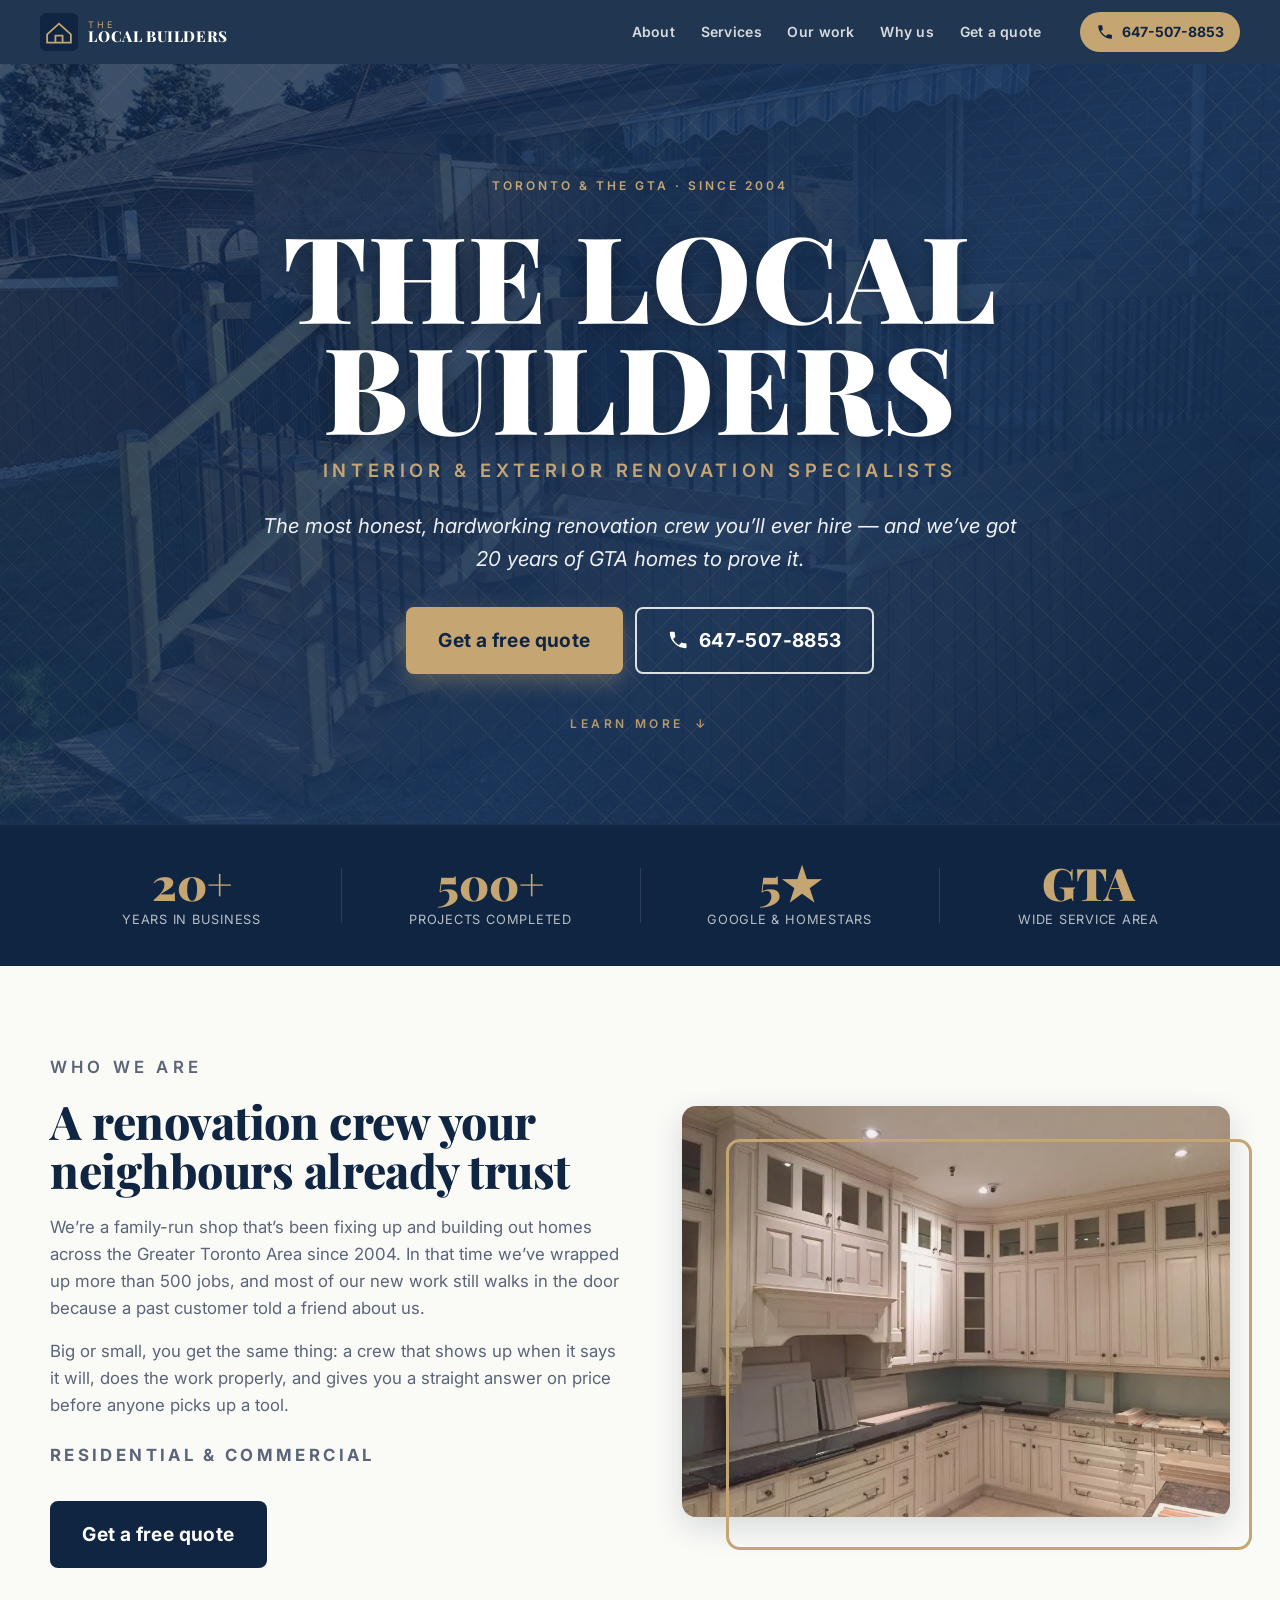
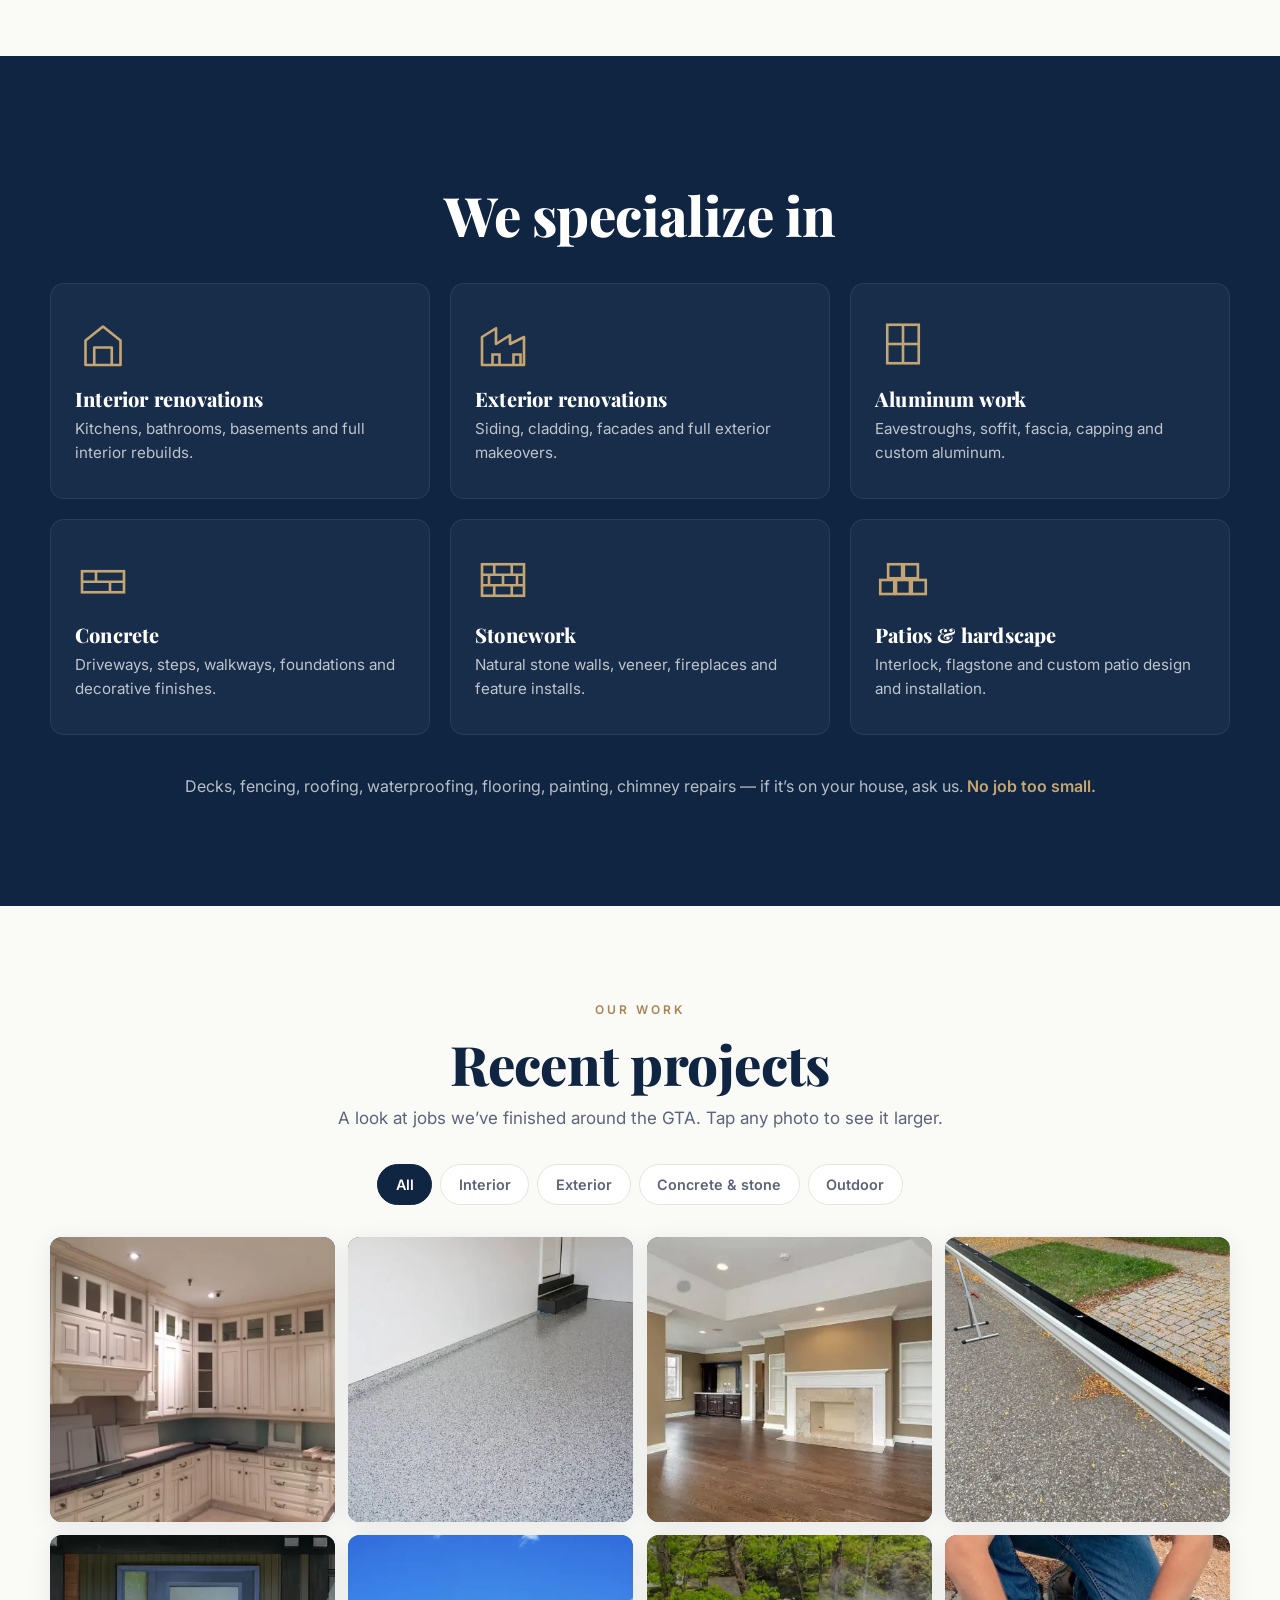
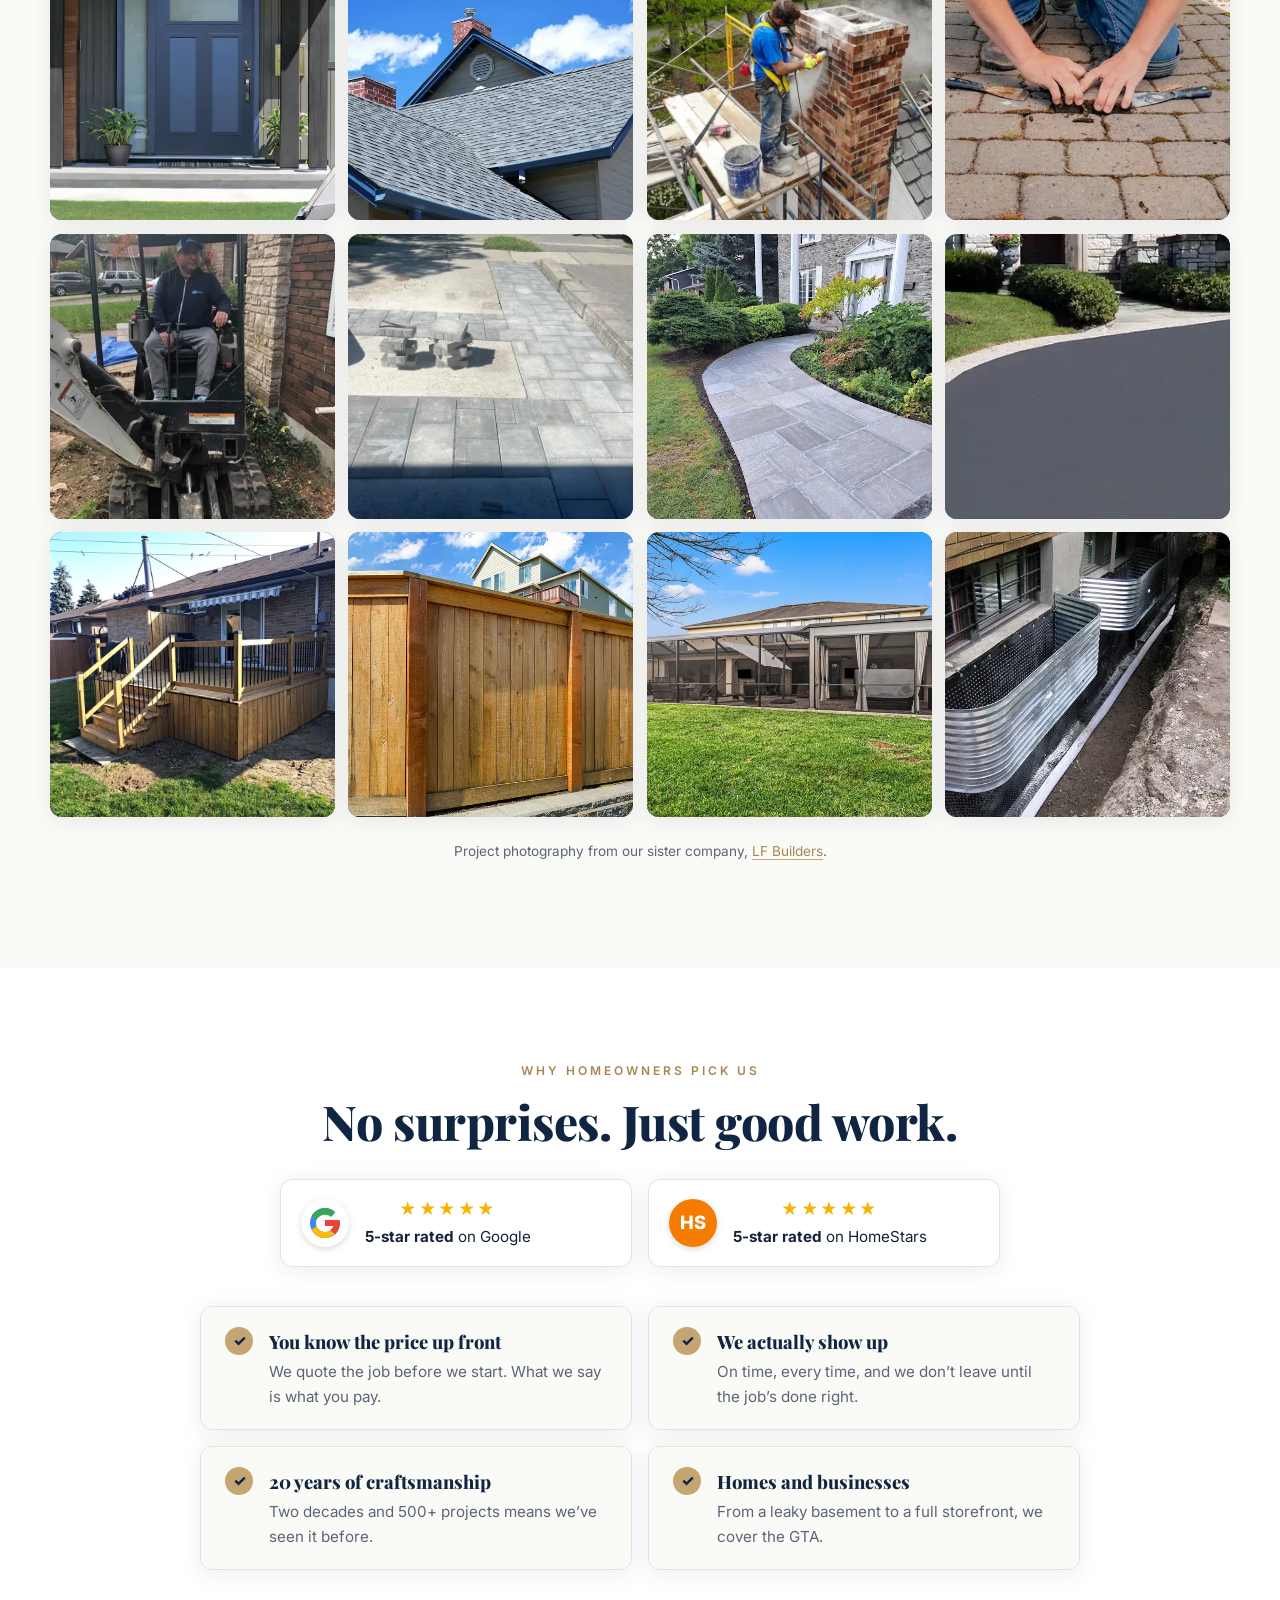
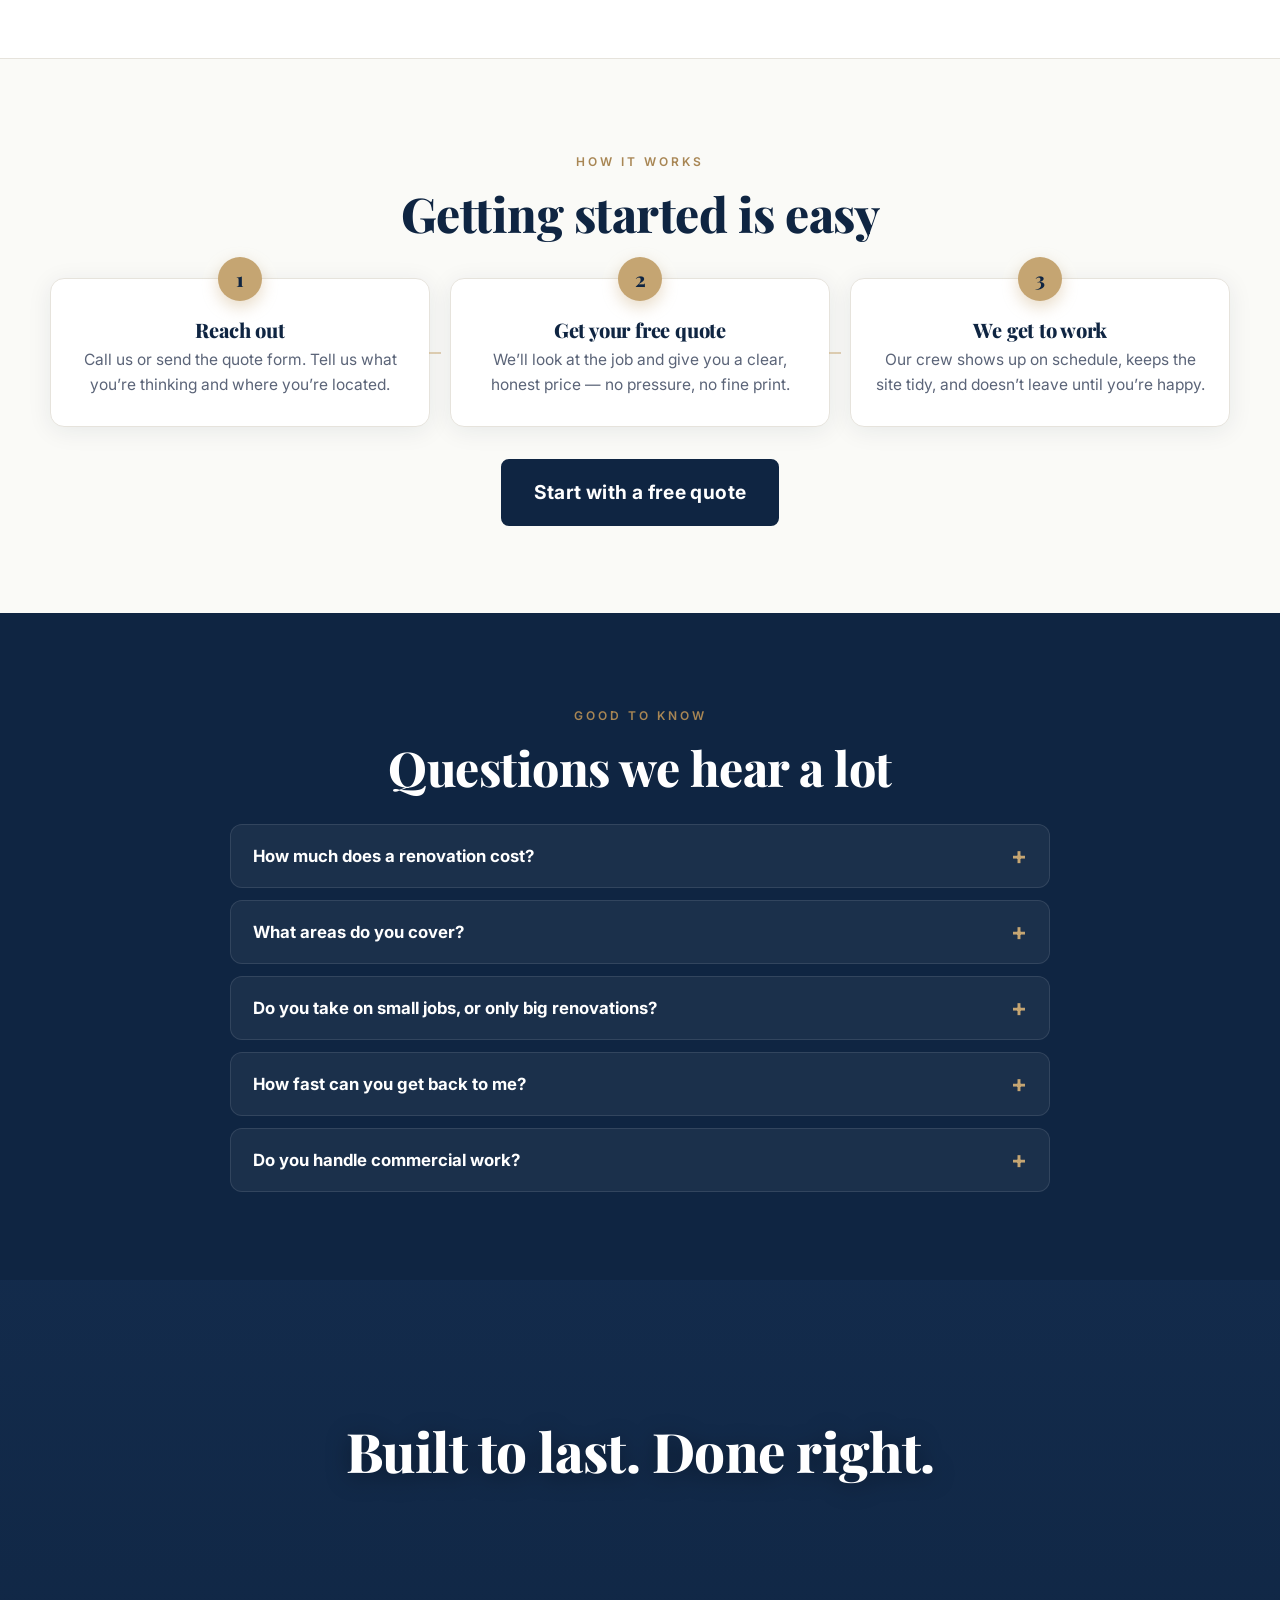
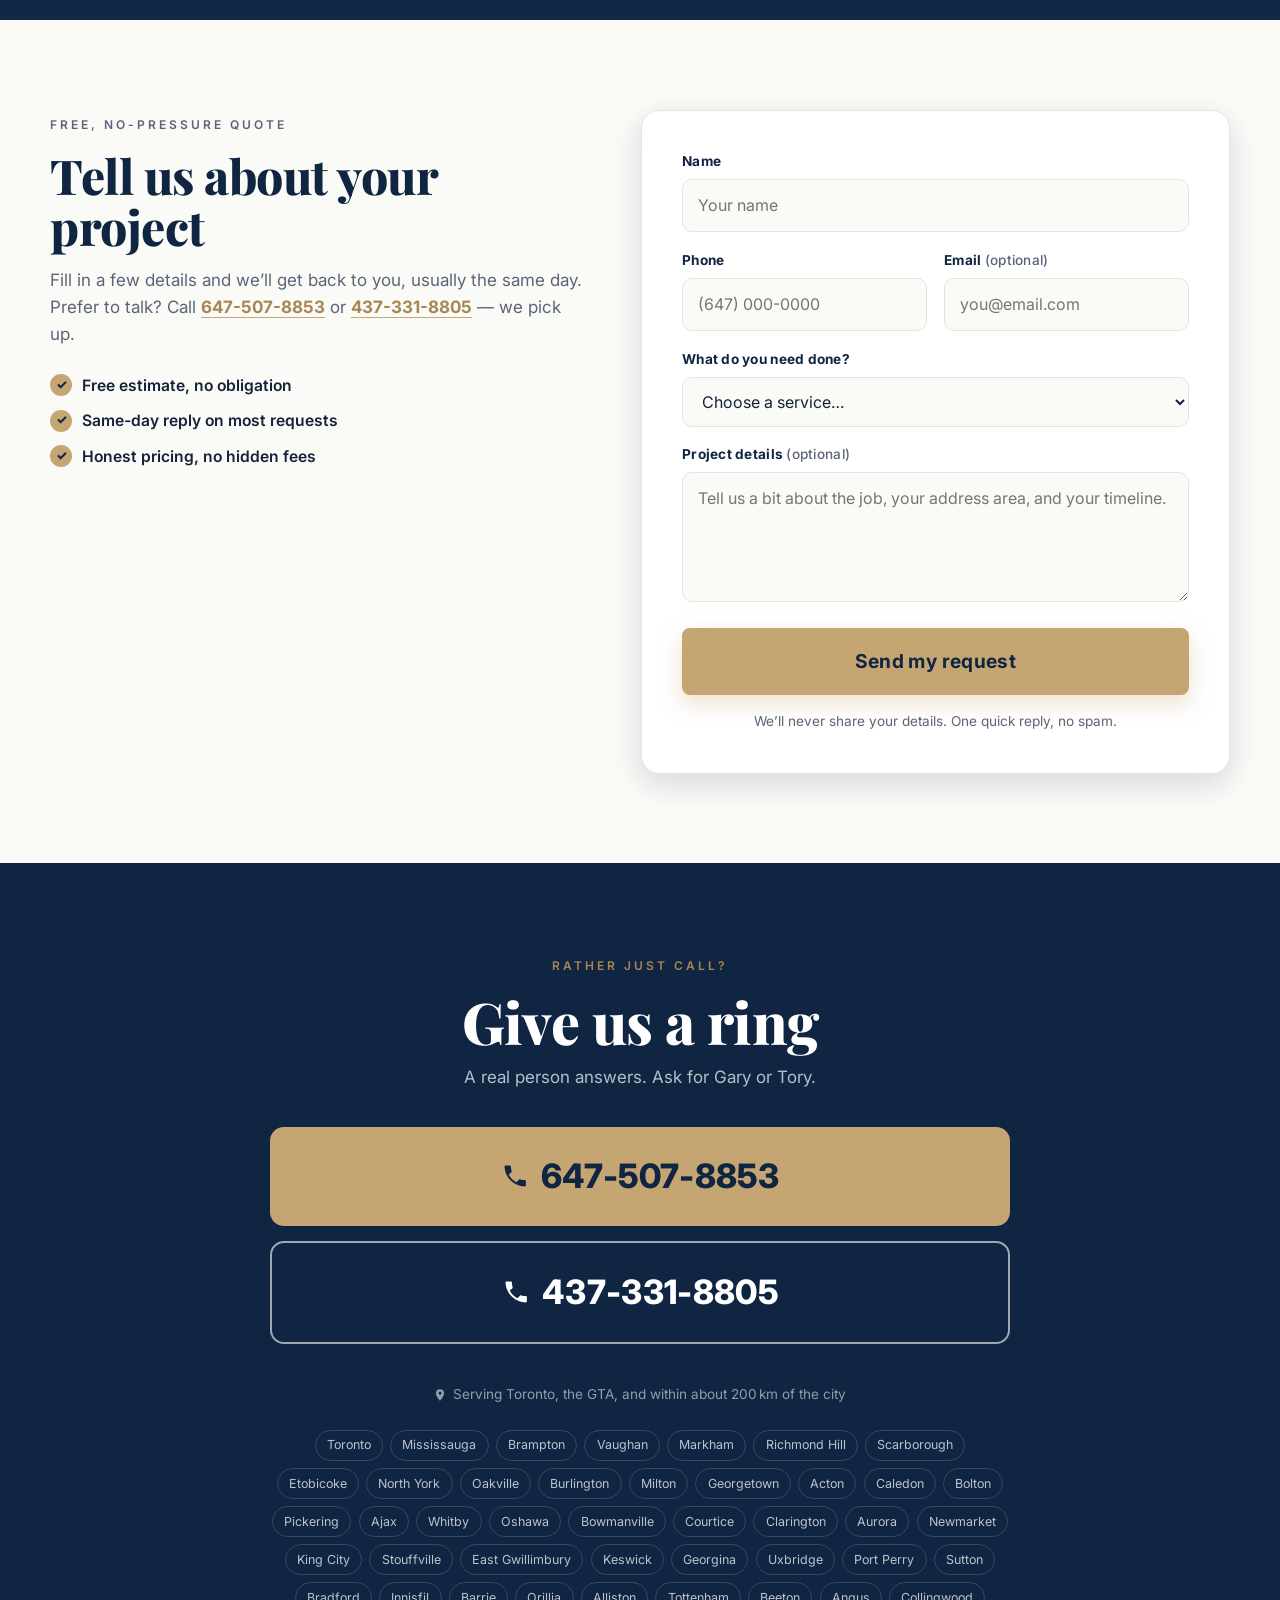
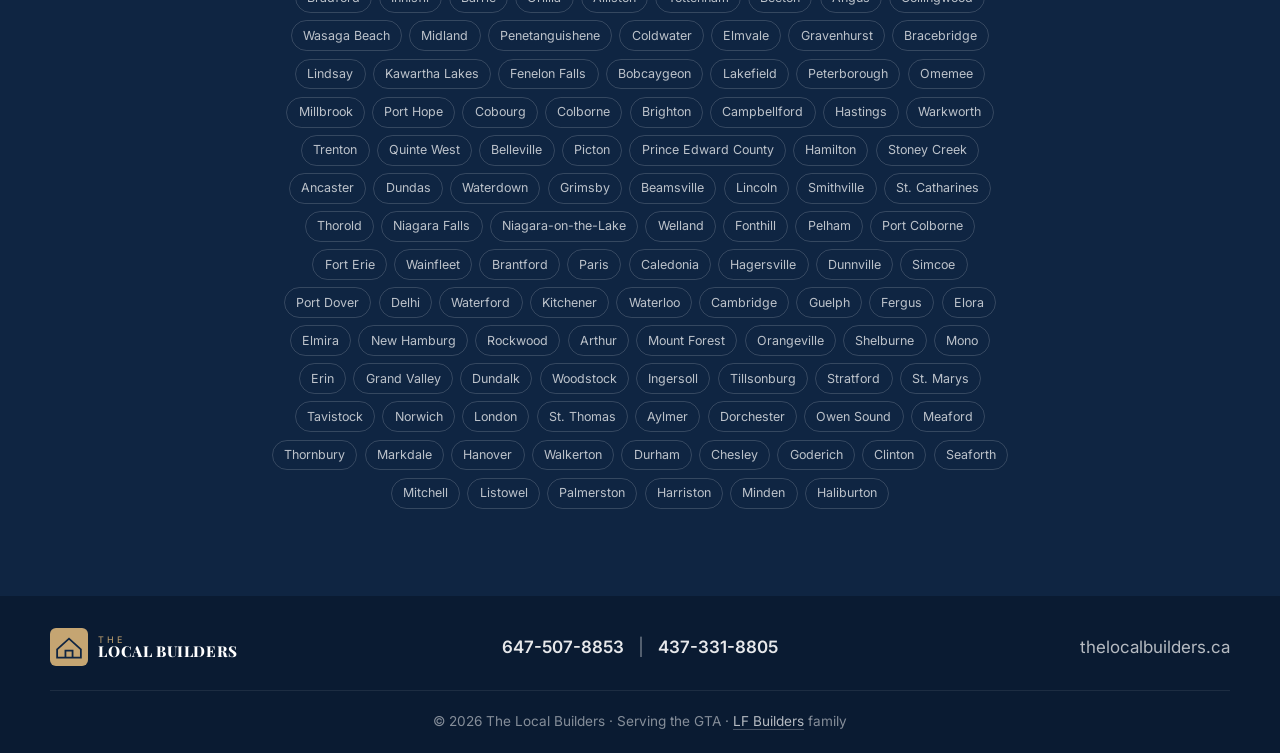
==== commit 2b4f2ff4: "Remove ccemail (Web3Forms free plan) so quote form submits" ====
--- a/index.html
+++ b/index.html
@@ -463,7 +463,6 @@
       <input type="hidden" name="access_key" value="ce5053d3-f6a8-4034-928b-46f0ea7140b1">
       <input type="hidden" name="subject" value="New quote request — thelocalbuilders.ca">
       <input type="hidden" name="from_name" value="The Local Builders website">
-      <input type="hidden" name="ccemail" value="tory@lfbuilders.ca">
       <input type="hidden" name="redirect" value="false">
       <!-- honeypot: bots fill this, humans don't -->
       <input type="checkbox" name="botcheck" tabindex="-1" autocomplete="off" aria-hidden="true" class="hp">
--- a/styles.css
+++ b/styles.css
@@ -460,7 +460,7 @@
 @media (min-width: 720px) { .site-footer__inner { grid-template-columns: 1fr auto 1fr; text-align: left; } .site-footer__phones { justify-self: center; } .site-footer__site { justify-self: end; } }
 .brand--footer { justify-self: center; }
 @media (min-width: 720px) { .brand--footer { justify-self: start; } }
-.site-footer__phones { display: inline-flex; align-items: center; gap: 0.85rem; font-weight: 600; }
+.site-footer__phones { display: flex; align-items: center; justify-content: center; gap: 0.85rem; font-weight: 600; }
 .site-footer__phones a { color: rgba(255, 255, 255, 0.9); }
 .site-footer__phones a:hover { color: var(--gold-bright); }
 .site-footer__phones .sep { color: rgba(255, 255, 255, 0.3); }
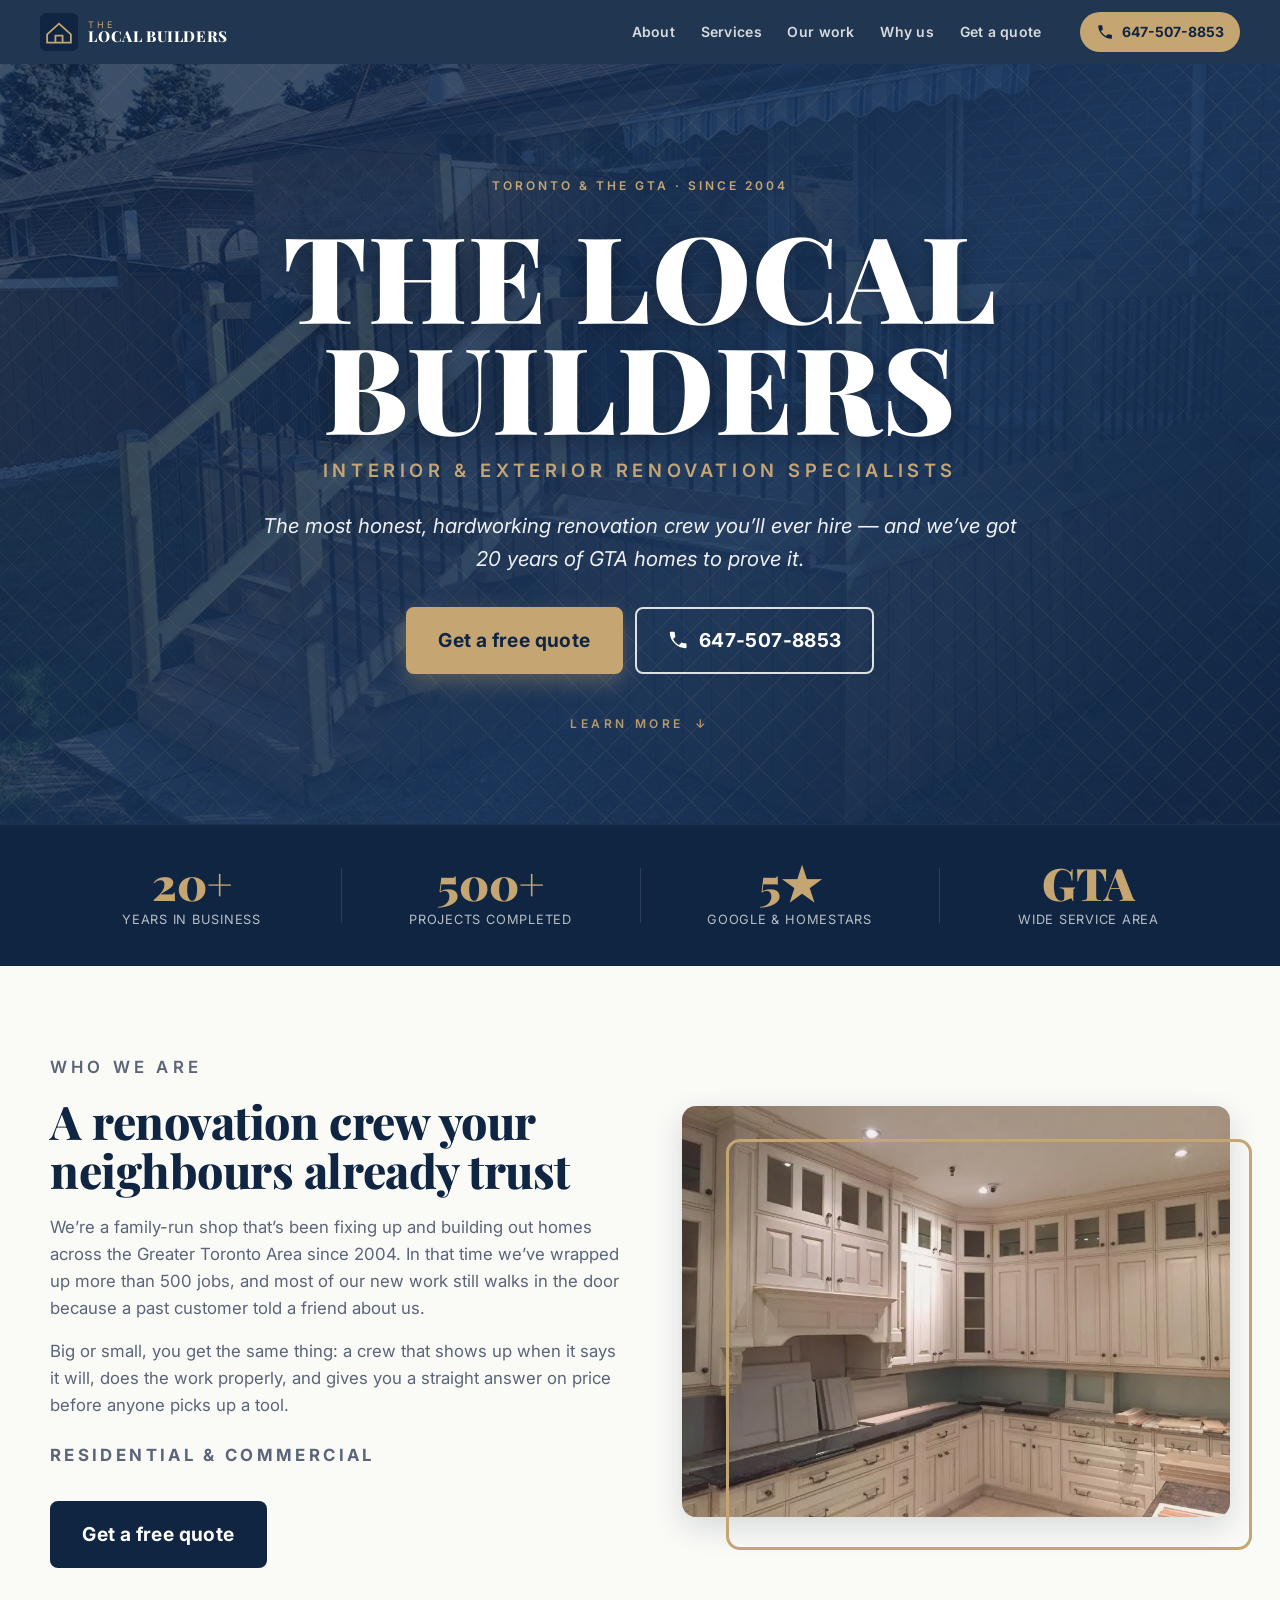
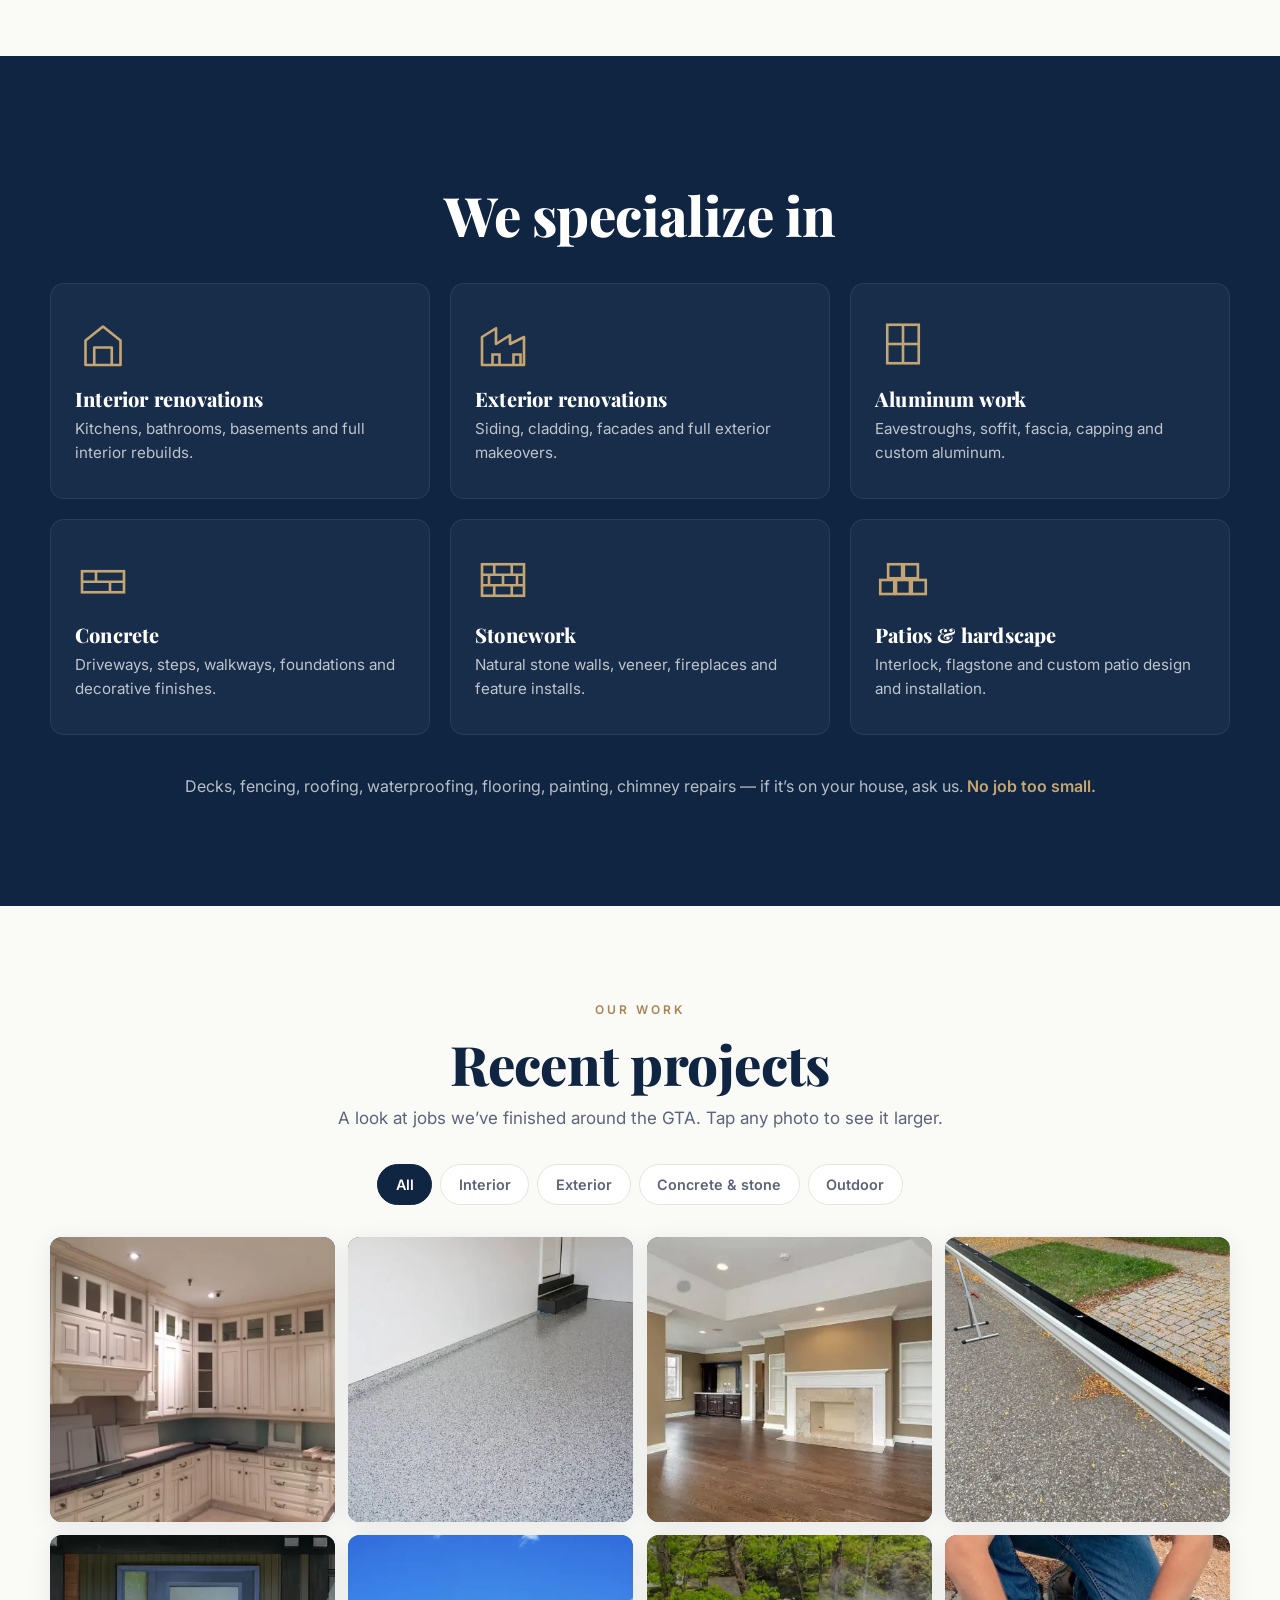
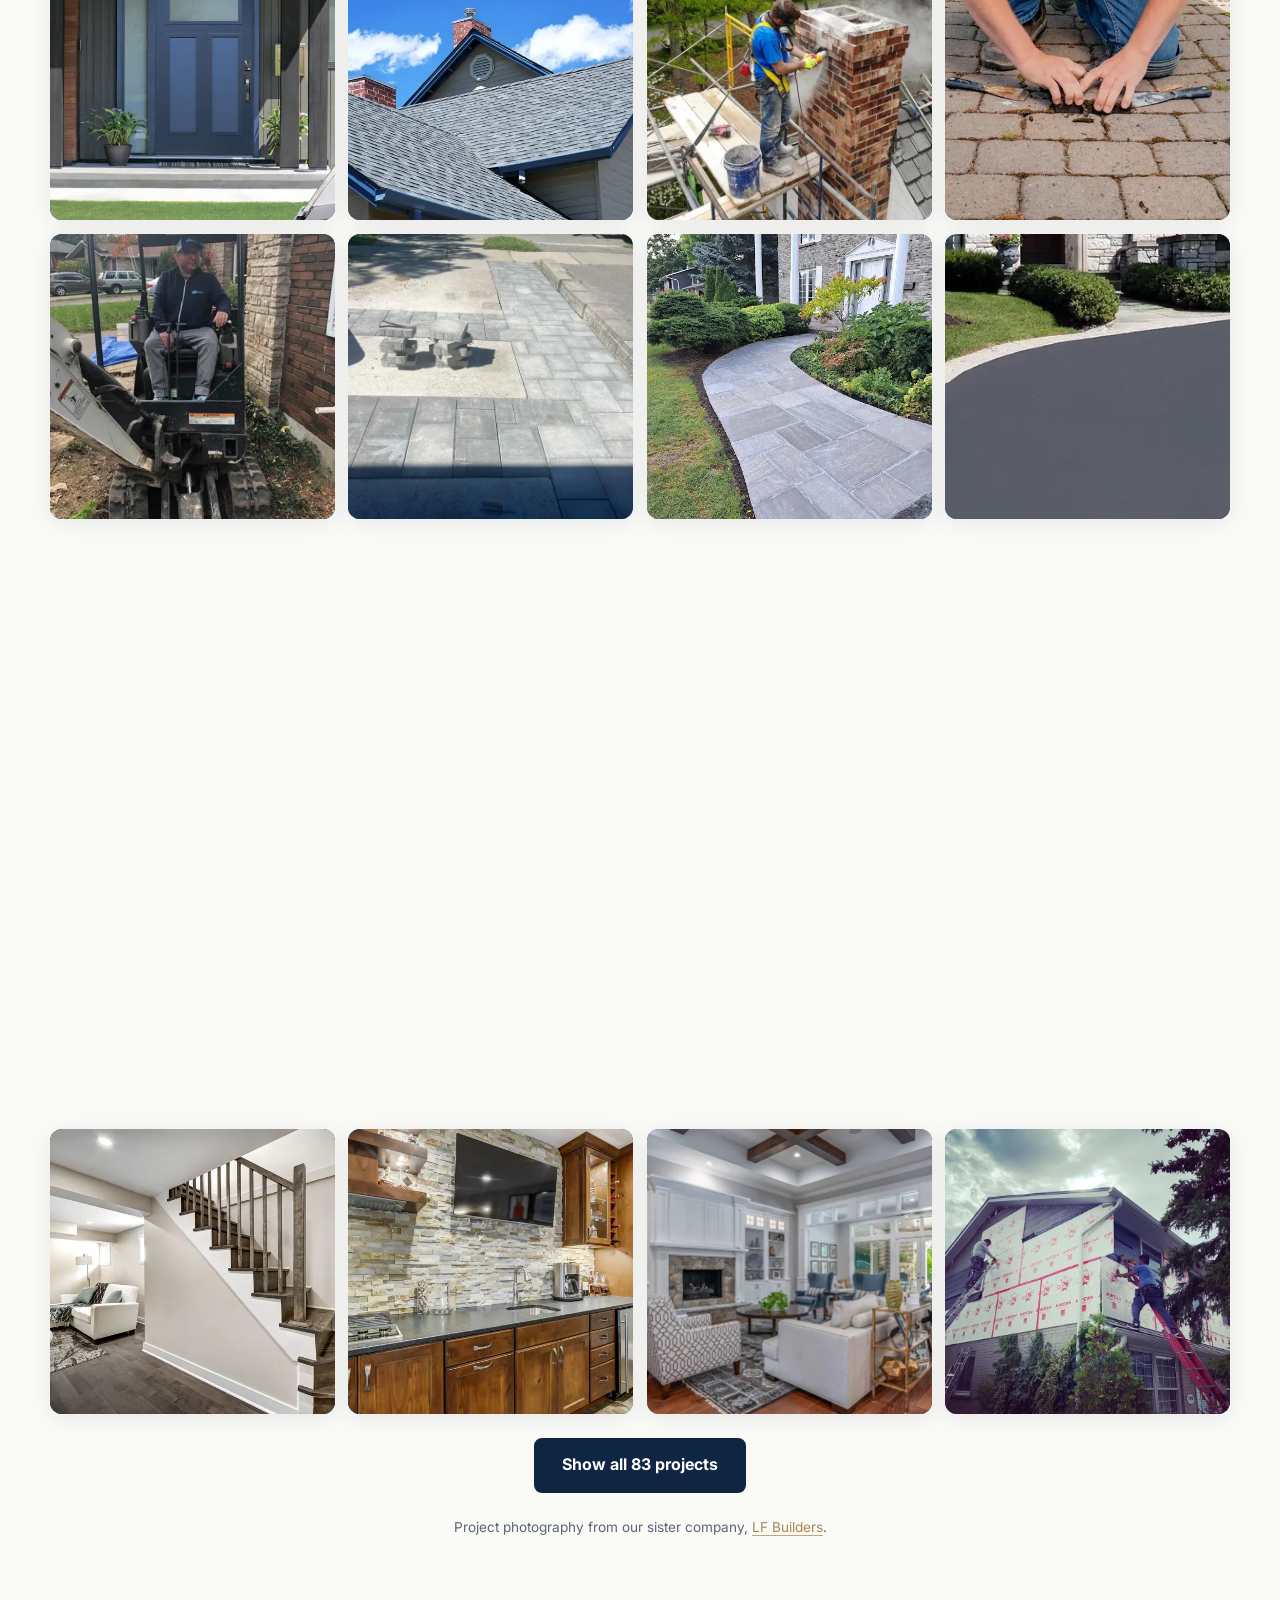
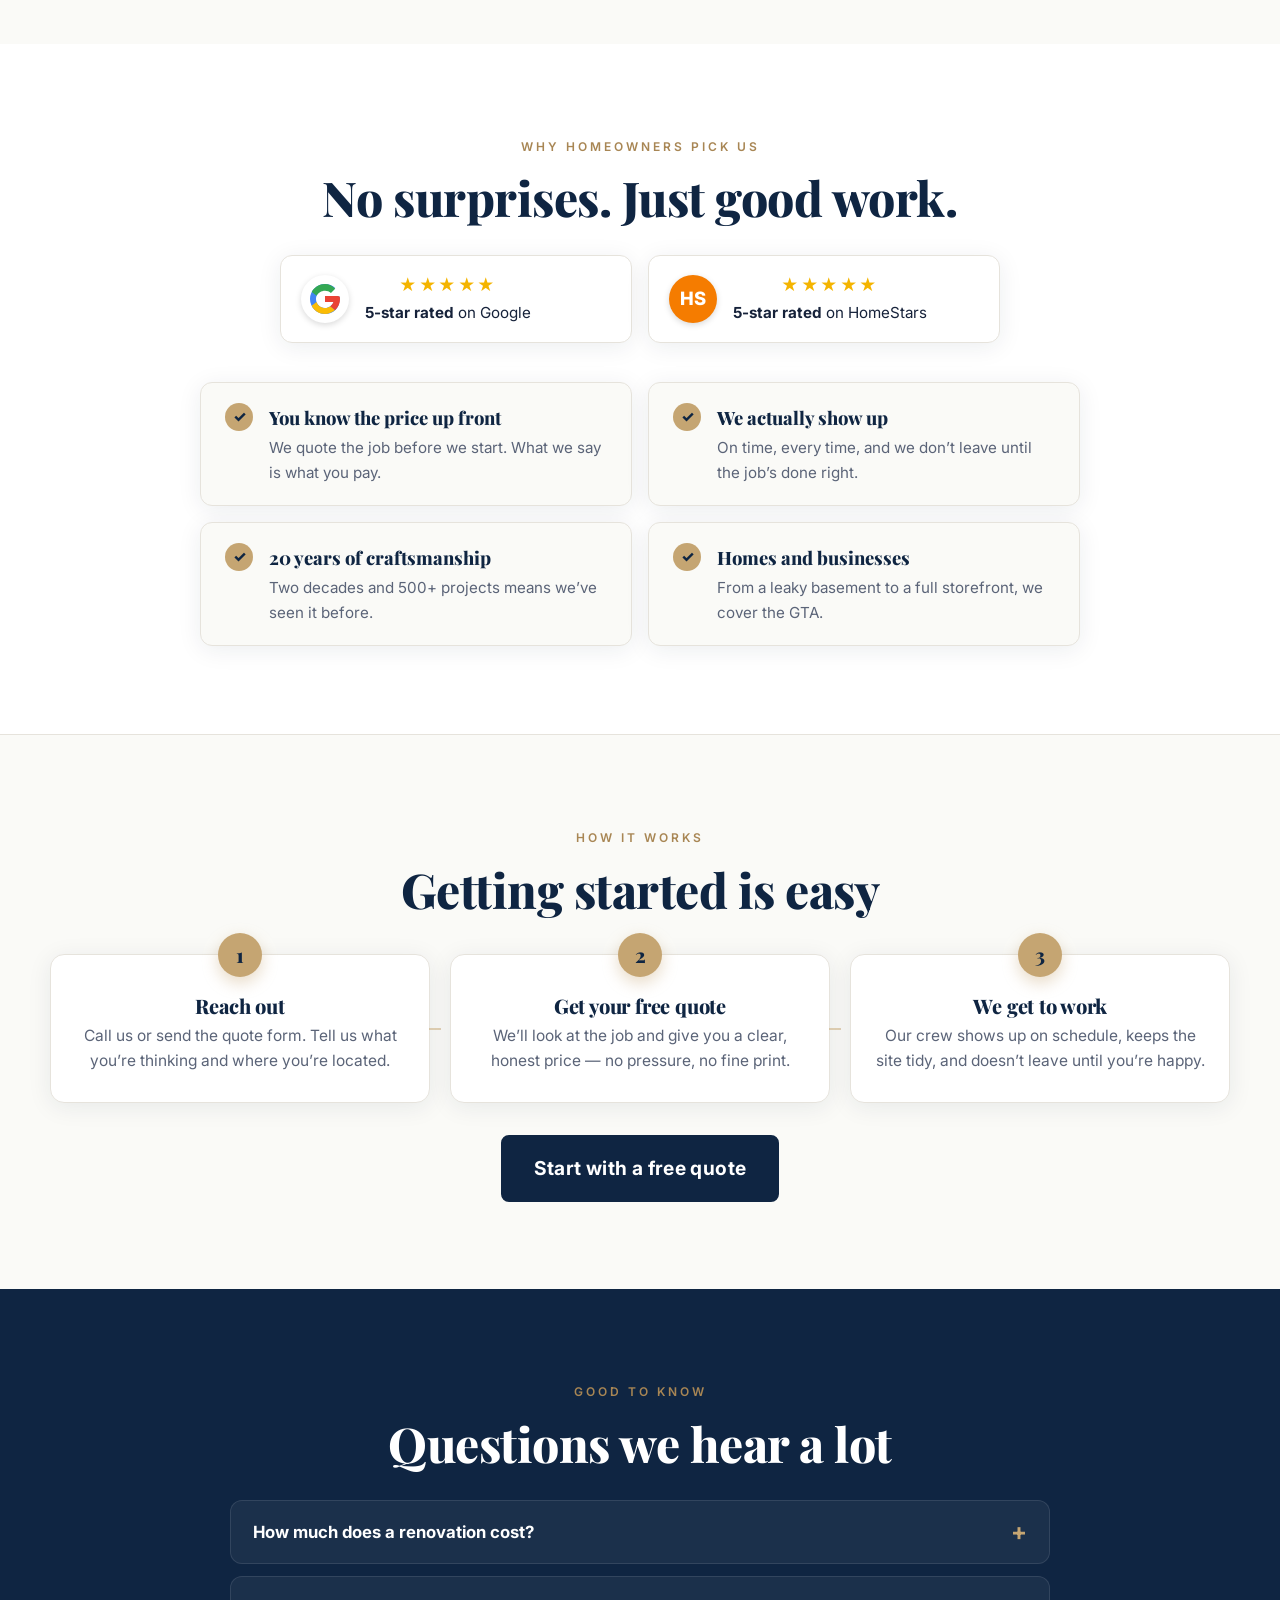
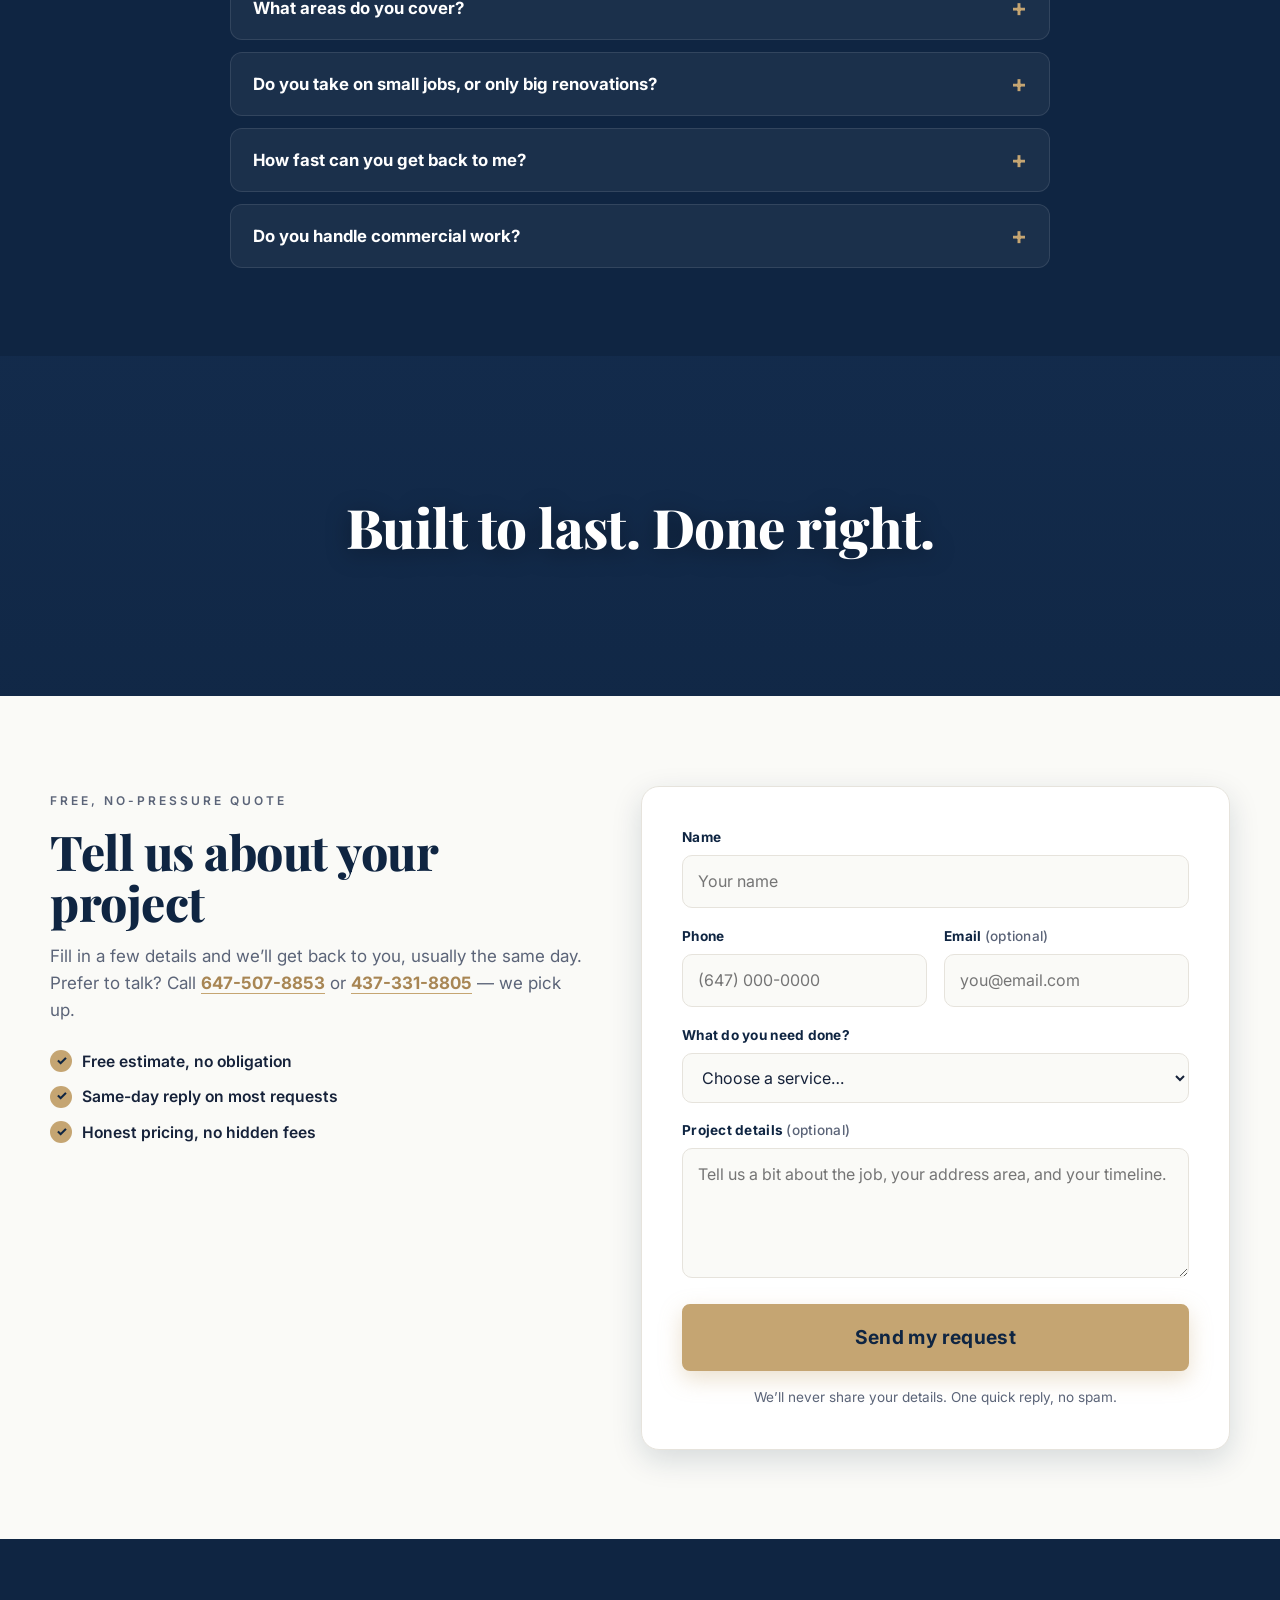
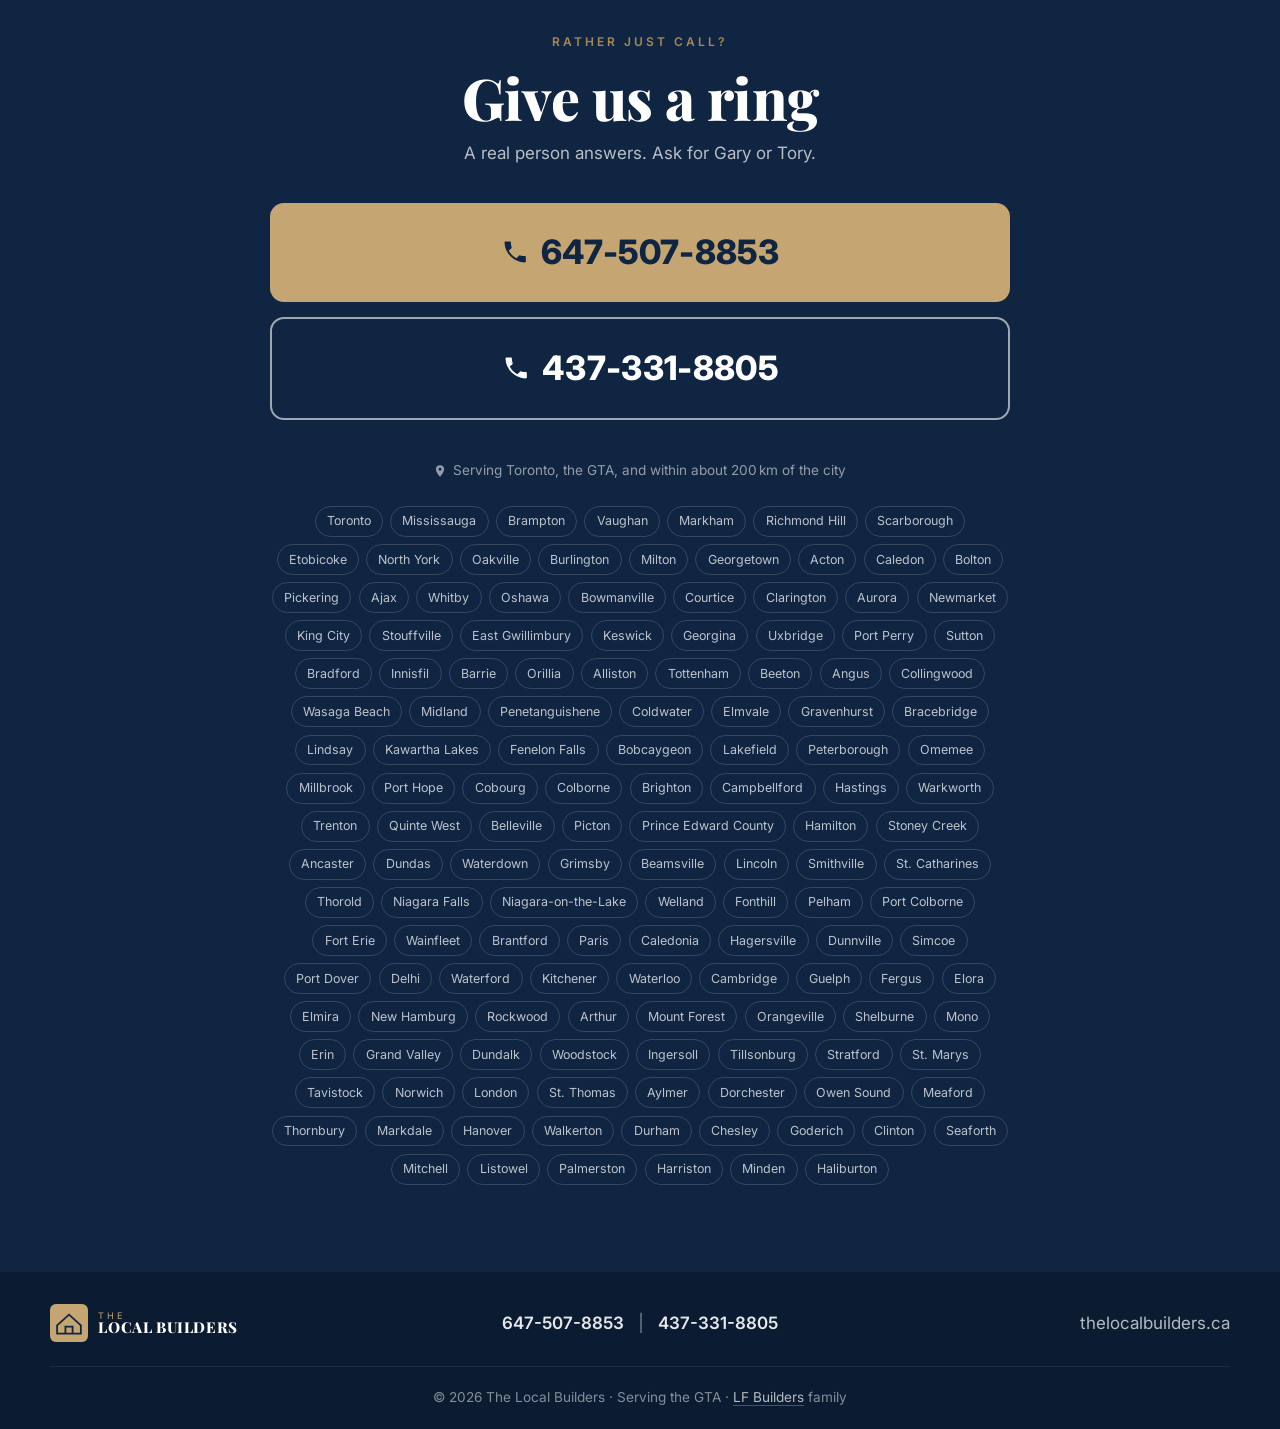
==== commit 68d7d6bc: "Show all 83 projects." ====
--- a/index.html
+++ b/index.html
@@ -327,7 +327,272 @@
         <img loading="lazy" src="images/gallery/thumb/waterproofing.webp" data-full="images/gallery/waterproofing.webp" width="464" height="464" alt="Basement waterproofing work">
         <figcaption>Waterproofing</figcaption>
       </figure>
-    </div>
+      <figure class="gallery__item reveal" data-cat="interior">
+        <img loading="lazy" src="images/gallery/thumb/kitchen-2.webp" data-full="images/gallery/kitchen-2.webp" width="800" height="640" alt="Renovated kitchen with island and custom cabinetry">
+        <figcaption>Kitchen renovation</figcaption>
+      </figure>
+      <figure class="gallery__item reveal" data-cat="interior">
+        <img loading="lazy" src="images/gallery/thumb/kitchen-3.webp" data-full="images/gallery/kitchen-3.webp" width="800" height="534" alt="Modern kitchen remodel with new counters">
+        <figcaption>Kitchen remodel</figcaption>
+      </figure>
+      <figure class="gallery__item reveal" data-cat="interior">
+        <img loading="lazy" src="images/gallery/thumb/bathroom-1.webp" data-full="images/gallery/bathroom-1.webp" width="800" height="544" alt="Renovated bathroom with glass shower">
+        <figcaption>Bathroom renovation</figcaption>
+      </figure>
+      <figure class="gallery__item reveal" data-cat="interior">
+        <img loading="lazy" src="images/gallery/thumb/bathroom-2.webp" data-full="images/gallery/bathroom-2.webp" width="552" height="800" alt="Modern bathroom with tiled walls">
+        <figcaption>Bathroom remodel</figcaption>
+      </figure>
+      <figure class="gallery__item reveal" data-cat="interior">
+        <img loading="lazy" src="images/gallery/thumb/basement-1.webp" data-full="images/gallery/basement-1.webp" width="800" height="532" alt="Finished basement living space">
+        <figcaption>Basement finishing</figcaption>
+      </figure>
+      <figure class="gallery__item reveal" data-cat="interior">
+        <img loading="lazy" src="images/gallery/thumb/interior-1.webp" data-full="images/gallery/interior-1.webp" width="800" height="534" alt="Bright renovated interior living area">
+        <figcaption>Interior remodel</figcaption>
+      </figure>
+      <figure class="gallery__item reveal" data-cat="interior">
+        <img loading="lazy" src="images/gallery/thumb/interior-2.webp" data-full="images/gallery/interior-2.webp" width="800" height="571" alt="Renovated open-concept interior">
+        <figcaption>Interior renovation</figcaption>
+      </figure>
+      <figure class="gallery__item reveal" data-cat="exterior">
+        <img loading="lazy" src="images/gallery/thumb/aluminum-2.webp" data-full="images/gallery/aluminum-2.webp" width="800" height="800" alt="Aluminum soffit, fascia and capping work">
+        <figcaption>Aluminum & capping</figcaption>
+      </figure>
+      <figure class="gallery__item reveal" data-cat="exterior">
+        <img loading="lazy" src="images/gallery/thumb/aluminum-3.webp" data-full="images/gallery/aluminum-3.webp" width="800" height="800" alt="Eavestrough and aluminum exterior detail">
+        <figcaption>Eavestrough & aluminum</figcaption>
+      </figure>
+      <figure class="gallery__item reveal" data-cat="exterior">
+        <img loading="lazy" src="images/gallery/thumb/roofing-2.webp" data-full="images/gallery/roofing-2.webp" width="800" height="800" alt="Completed shingle roofing project">
+        <figcaption>Roofing</figcaption>
+      </figure>
+      <figure class="gallery__item reveal" data-cat="exterior">
+        <img loading="lazy" src="images/gallery/thumb/waterproofing-2.webp" data-full="images/gallery/waterproofing-2.webp" width="800" height="600" alt="Exterior foundation waterproofing">
+        <figcaption>Waterproofing</figcaption>
+      </figure>
+      <figure class="gallery__item reveal" data-cat="exterior">
+        <img loading="lazy" src="images/gallery/thumb/waterproofing-3.webp" data-full="images/gallery/waterproofing-3.webp" width="800" height="600" alt="Basement waterproofing excavation">
+        <figcaption>Waterproofing</figcaption>
+      </figure>
+      <figure class="gallery__item reveal" data-cat="outdoor">
+        <img loading="lazy" src="images/gallery/thumb/deck-2.webp" data-full="images/gallery/deck-2.webp" width="800" height="800" alt="Custom backyard wood deck">
+        <figcaption>Custom deck</figcaption>
+      </figure>
+      <figure class="gallery__item reveal" data-cat="outdoor">
+        <img loading="lazy" src="images/gallery/thumb/deck-3.webp" data-full="images/gallery/deck-3.webp" width="800" height="603" alt="Backyard deck with railings">
+        <figcaption>Deck & railings</figcaption>
+      </figure>
+      <figure class="gallery__item reveal" data-cat="outdoor">
+        <img loading="lazy" src="images/gallery/thumb/deck-4.webp" data-full="images/gallery/deck-4.webp" width="800" height="534" alt="Composite deck and outdoor space">
+        <figcaption>Composite deck</figcaption>
+      </figure>
+      <figure class="gallery__item reveal" data-cat="outdoor">
+        <img loading="lazy" src="images/gallery/thumb/sunroom-2.webp" data-full="images/gallery/sunroom-2.webp" width="800" height="600" alt="Custom sunroom addition">
+        <figcaption>Sunroom</figcaption>
+      </figure>
+      <figure class="gallery__item reveal" data-cat="outdoor">
+        <img loading="lazy" src="images/gallery/thumb/sunroom-3.webp" data-full="images/gallery/sunroom-3.webp" width="800" height="600" alt="Patio enclosure and sunroom">
+        <figcaption>Enclosure</figcaption>
+      </figure>
+      <figure class="gallery__item reveal" data-cat="concrete">
+        <img loading="lazy" src="images/gallery/thumb/flagstone-2.webp" data-full="images/gallery/flagstone-2.webp" width="583" height="800" alt="Flagstone walkway and steps">
+        <figcaption>Flagstone</figcaption>
+      </figure>
+      <figure class="gallery__item reveal" data-cat="concrete">
+        <img loading="lazy" src="images/gallery/thumb/flagstone-3.webp" data-full="images/gallery/flagstone-3.webp" width="800" height="600" alt="Flagstone patio hardscaping">
+        <figcaption>Flagstone & hardscape</figcaption>
+      </figure>
+      <figure class="gallery__item reveal" data-cat="concrete">
+        <img loading="lazy" src="images/gallery/thumb/retaining-2.webp" data-full="images/gallery/retaining-2.webp" width="800" height="600" alt="Interlock retaining wall build">
+        <figcaption>Retaining wall</figcaption>
+      </figure>
+      <figure class="gallery__item reveal" data-cat="concrete">
+        <img loading="lazy" src="images/gallery/thumb/retaining-3.webp" data-full="images/gallery/retaining-3.webp" width="600" height="800" alt="Stone retaining wall and steps">
+        <figcaption>Retaining wall</figcaption>
+      </figure>
+      <figure class="gallery__item reveal" data-cat="concrete">
+        <img loading="lazy" src="images/gallery/thumb/interlock-1.webp" data-full="images/gallery/interlock-1.webp" width="600" height="800" alt="Interlock driveway and walkway">
+        <figcaption>Interlock</figcaption>
+      </figure>      <figure class="gallery__item reveal" data-cat="interior">
+        <img loading="lazy" src="images/gallery/thumb/kitchen-4.webp" data-full="images/gallery/kitchen-4.webp" width="600" height="544" alt="Renovated kitchen with breakfast bar">
+        <figcaption>Kitchen remodel</figcaption>
+      </figure>
+      <figure class="gallery__item reveal" data-cat="interior">
+        <img loading="lazy" src="images/gallery/thumb/basement-2.webp" data-full="images/gallery/basement-2.webp" width="600" height="500" alt="Finished basement family room">
+        <figcaption>Basement finishing</figcaption>
+      </figure>
+      <figure class="gallery__item reveal" data-cat="interior">
+        <img loading="lazy" src="images/gallery/thumb/interior-3.webp" data-full="images/gallery/interior-3.webp" width="640" height="426" alt="Renovated interior living space">
+        <figcaption>Interior renovation</figcaption>
+      </figure>
+      <figure class="gallery__item reveal" data-cat="interior">
+        <img loading="lazy" src="images/gallery/thumb/bathroom-3.webp" data-full="images/gallery/bathroom-3.webp" width="400" height="600" alt="Renovated bathroom with vanity">
+        <figcaption>Bathroom remodel</figcaption>
+      </figure>
+      <figure class="gallery__item reveal" data-cat="outdoor">
+        <img loading="lazy" src="images/gallery/thumb/sunroom-4.webp" data-full="images/gallery/sunroom-4.webp" width="780" height="421" alt="Custom sunroom with glass walls">
+        <figcaption>Sunroom</figcaption>
+      </figure>
+      <figure class="gallery__item reveal" data-cat="outdoor">
+        <img loading="lazy" src="images/gallery/thumb/sunroom-5.webp" data-full="images/gallery/sunroom-5.webp" width="412" height="732" alt="Backyard enclosure and sunroom">
+        <figcaption>Enclosure</figcaption>
+      </figure>
+      <figure class="gallery__item reveal" data-cat="outdoor">
+        <img loading="lazy" src="images/gallery/thumb/deck-5.webp" data-full="images/gallery/deck-5.webp" width="510" height="510" alt="Backyard wood deck">
+        <figcaption>Deck</figcaption>
+      </figure>
+      <figure class="gallery__item reveal" data-cat="outdoor">
+        <img loading="lazy" src="images/gallery/thumb/sunroom-6.webp" data-full="images/gallery/sunroom-6.webp" width="640" height="480" alt="Sunroom addition off the back of a home">
+        <figcaption>Sunroom addition</figcaption>
+      </figure>
+      <figure class="gallery__item reveal" data-cat="exterior">
+        <img loading="lazy" src="images/gallery/thumb/waterproofing-4.webp" data-full="images/gallery/waterproofing-4.webp" width="600" height="450" alt="Foundation waterproofing membrane">
+        <figcaption>Waterproofing</figcaption>
+      </figure>
+      <figure class="gallery__item reveal" data-cat="exterior">
+        <img loading="lazy" src="images/gallery/thumb/waterproofing-5.webp" data-full="images/gallery/waterproofing-5.webp" width="720" height="480" alt="Exterior weeping tile and waterproofing">
+        <figcaption>Waterproofing</figcaption>
+      </figure>
+      <figure class="gallery__item reveal" data-cat="exterior">
+        <img loading="lazy" src="images/gallery/thumb/capping-1.webp" data-full="images/gallery/capping-1.webp" width="624" height="339" alt="Window and door aluminum capping before and after">
+        <figcaption>Aluminum capping</figcaption>
+      </figure>
+      <figure class="gallery__item reveal" data-cat="exterior">
+        <img loading="lazy" src="images/gallery/thumb/eavestrough-1.webp" data-full="images/gallery/eavestrough-1.webp" width="680" height="283" alt="New seamless eavestrough install">
+        <figcaption>Eavestrough</figcaption>
+      </figure>
+      <figure class="gallery__item reveal" data-cat="exterior">
+        <img loading="lazy" src="images/gallery/thumb/siding-1.webp" data-full="images/gallery/siding-1.webp" width="563" height="411" alt="Aluminum and vinyl siding work">
+        <figcaption>Vinyl & aluminum siding</figcaption>
+      </figure>
+      <figure class="gallery__item reveal" data-cat="exterior">
+        <img loading="lazy" src="images/gallery/thumb/roofing-3.webp" data-full="images/gallery/roofing-3.webp" width="510" height="510" alt="Completed roofing job">
+        <figcaption>Roofing</figcaption>
+      </figure>
+      <figure class="gallery__item reveal" data-cat="concrete">
+        <img loading="lazy" src="images/gallery/thumb/retaining-4.webp" data-full="images/gallery/retaining-4.webp" width="600" height="800" alt="Tall interlock retaining wall">
+        <figcaption>Retaining wall</figcaption>
+      </figure>
+      <figure class="gallery__item reveal" data-cat="concrete">
+        <img loading="lazy" src="images/gallery/thumb/retaining-5.webp" data-full="images/gallery/retaining-5.webp" width="800" height="600" alt="Interlock retaining wall and steps">
+        <figcaption>Retaining wall</figcaption>
+      </figure>      <figure class="gallery__item reveal" data-cat="concrete">
+        <img loading="lazy" src="images/gallery/thumb/flagstone-4.webp" data-full="images/gallery/flagstone-4.webp" width="533" height="800" alt="Natural flagstone walkway and steps">
+        <figcaption>Flagstone walkway</figcaption>
+      </figure>
+      <figure class="gallery__item reveal" data-cat="concrete">
+        <img loading="lazy" src="images/gallery/thumb/flagstone-5.webp" data-full="images/gallery/flagstone-5.webp" width="600" height="800" alt="Flagstone patio installation">
+        <figcaption>Flagstone patio</figcaption>
+      </figure>
+      <figure class="gallery__item reveal" data-cat="exterior">
+        <img loading="lazy" src="images/gallery/thumb/metalroof-1.webp" data-full="images/gallery/metalroof-1.webp" width="533" height="800" alt="Standing-seam metal roof installation">
+        <figcaption>Metal roof</figcaption>
+      </figure>
+      <figure class="gallery__item reveal" data-cat="outdoor">
+        <img loading="lazy" src="images/gallery/thumb/enclosure-1.webp" data-full="images/gallery/enclosure-1.webp" width="800" height="533" alt="Enclosed sunroom with patio seating">
+        <figcaption>Sunroom enclosure</figcaption>
+      </figure>      <figure class="gallery__item reveal" data-cat="concrete">
+        <img loading="lazy" src="images/gallery/thumb/fb-00.webp" data-full="images/gallery/fb-00.webp" width="798" height="800" alt="Flagstone side walkway, before and after">
+        <figcaption>Flagstone walkway</figcaption>
+      </figure>
+      <figure class="gallery__item reveal" data-cat="concrete">
+        <img loading="lazy" src="images/gallery/thumb/fb-01.webp" data-full="images/gallery/fb-01.webp" width="794" height="800" alt="Interlock side walkway, before and after">
+        <figcaption>Interlock walkway</figcaption>
+      </figure>
+      <figure class="gallery__item reveal" data-cat="concrete">
+        <img loading="lazy" src="images/gallery/thumb/fb-02.webp" data-full="images/gallery/fb-02.webp" width="583" height="800" alt="Bluestone flagstone front patio and steps">
+        <figcaption>Flagstone patio & steps</figcaption>
+      </figure>
+      <figure class="gallery__item reveal" data-cat="concrete">
+        <img loading="lazy" src="images/gallery/thumb/fb-03.webp" data-full="images/gallery/fb-03.webp" width="800" height="640" alt="Porch steps rebuilt with tile, before and after">
+        <figcaption>Porch steps rebuild</figcaption>
+      </figure>
+      <figure class="gallery__item reveal" data-cat="outdoor">
+        <img loading="lazy" src="images/gallery/thumb/fb-04.webp" data-full="images/gallery/fb-04.webp" width="800" height="600" alt="Bluestone backyard patio installation">
+        <figcaption>Bluestone patio</figcaption>
+      </figure>
+      <figure class="gallery__item reveal" data-cat="outdoor">
+        <img loading="lazy" src="images/gallery/thumb/fb-05.webp" data-full="images/gallery/fb-05.webp" width="800" height="600" alt="Backyard stone patio off the house">
+        <figcaption>Backyard patio</figcaption>
+      </figure>
+      <figure class="gallery__item reveal" data-cat="outdoor">
+        <img loading="lazy" src="images/gallery/thumb/fb-06.webp" data-full="images/gallery/fb-06.webp" width="599" height="800" alt="Pool with stone deck and waterfall feature">
+        <figcaption>Pool deck & water feature</figcaption>
+      </figure>
+      <figure class="gallery__item reveal" data-cat="outdoor">
+        <img loading="lazy" src="images/gallery/thumb/fb-07.webp" data-full="images/gallery/fb-07.webp" width="600" height="800" alt="Inground pool with paver deck">
+        <figcaption>Pool & paver deck</figcaption>
+      </figure>
+      <figure class="gallery__item reveal" data-cat="outdoor">
+        <img loading="lazy" src="images/gallery/thumb/fb-08.webp" data-full="images/gallery/fb-08.webp" width="600" height="800" alt="Pool with patio and gazebo">
+        <figcaption>Pool patio</figcaption>
+      </figure>
+      <figure class="gallery__item reveal" data-cat="outdoor">
+        <img loading="lazy" src="images/gallery/thumb/fb-09.webp" data-full="images/gallery/fb-09.webp" width="450" height="800" alt="New pool coping and deck">
+        <figcaption>Pool coping & deck</figcaption>
+      </figure>
+      <figure class="gallery__item reveal" data-cat="outdoor">
+        <img loading="lazy" src="images/gallery/thumb/fb-10.webp" data-full="images/gallery/fb-10.webp" width="600" height="800" alt="Pool with poolside pavilion">
+        <figcaption>Poolside pavilion</figcaption>
+      </figure>
+      <figure class="gallery__item reveal" data-cat="outdoor">
+        <img loading="lazy" src="images/gallery/thumb/fb-11.webp" data-full="images/gallery/fb-11.webp" width="600" height="800" alt="Pool with stone deck at dusk">
+        <figcaption>Pool & stonework</figcaption>
+      </figure>
+      <figure class="gallery__item reveal" data-cat="outdoor">
+        <img loading="lazy" src="images/gallery/thumb/fb-12.webp" data-full="images/gallery/fb-12.webp" width="600" height="800" alt="Pool with paver patio and pergola">
+        <figcaption>Pool & patio</figcaption>
+      </figure>
+      <figure class="gallery__item reveal" data-cat="outdoor">
+        <img loading="lazy" src="images/gallery/thumb/fb-13.webp" data-full="images/gallery/fb-13.webp" width="600" height="800" alt="Backyard pool with paver deck">
+        <figcaption>Backyard pool deck</figcaption>
+      </figure>
+      <figure class="gallery__item reveal" data-cat="outdoor">
+        <img loading="lazy" src="images/gallery/thumb/fb-14.webp" data-full="images/gallery/fb-14.webp" width="600" height="800" alt="Pool with stone feature columns at sunset">
+        <figcaption>Pool & feature columns</figcaption>
+      </figure>
+      <figure class="gallery__item reveal" data-cat="concrete">
+        <img loading="lazy" src="images/gallery/thumb/fb-15.webp" data-full="images/gallery/fb-15.webp" width="696" height="478" alt="Stamped concrete backyard patio">
+        <figcaption>Stamped concrete patio</figcaption>
+      </figure>
+      <figure class="gallery__item reveal" data-cat="concrete">
+        <img loading="lazy" src="images/gallery/thumb/fb-16.webp" data-full="images/gallery/fb-16.webp" width="800" height="800" alt="Interlock walkway alongside the house">
+        <figcaption>Interlock walkway</figcaption>
+      </figure>
+      <figure class="gallery__item reveal" data-cat="concrete">
+        <img loading="lazy" src="images/gallery/thumb/fb-17.webp" data-full="images/gallery/fb-17.webp" width="800" height="800" alt="Flagstone porch and steps with railing">
+        <figcaption>Flagstone porch</figcaption>
+      </figure>
+      <figure class="gallery__item reveal" data-cat="exterior">
+        <img loading="lazy" src="images/gallery/thumb/fb-18.webp" data-full="images/gallery/fb-18.webp" width="800" height="600" alt="Completed roof replacement on a bungalow">
+        <figcaption>Roofing</figcaption>
+      </figure>
+      <figure class="gallery__item reveal" data-cat="concrete">
+        <img loading="lazy" src="images/gallery/thumb/fb-19.webp" data-full="images/gallery/fb-19.webp" width="604" height="800" alt="Flagstone front steps and walkway">
+        <figcaption>Flagstone steps</figcaption>
+      </figure>
+      <figure class="gallery__item reveal" data-cat="concrete">
+        <img loading="lazy" src="images/gallery/thumb/fb-20.webp" data-full="images/gallery/fb-20.webp" width="800" height="723" alt="Interlock driveway at a modern home">
+        <figcaption>Interlock driveway</figcaption>
+      </figure>
+      <figure class="gallery__item reveal" data-cat="outdoor">
+        <img loading="lazy" src="images/gallery/thumb/fb-21.webp" data-full="images/gallery/fb-21.webp" width="800" height="600" alt="Front-yard landscaping with interlock and gardens">
+        <figcaption>Front-yard landscaping</figcaption>
+      </figure>
+      <figure class="gallery__item reveal" data-cat="concrete">
+        <img loading="lazy" src="images/gallery/thumb/fb-22.webp" data-full="images/gallery/fb-22.webp" width="600" height="800" alt="Interlock patio installation in progress">
+        <figcaption>Interlock patio</figcaption>
+      </figure>
+      <figure class="gallery__item reveal" data-cat="concrete">
+        <img loading="lazy" src="images/gallery/thumb/fb-23.webp" data-full="images/gallery/fb-23.webp" width="800" height="600" alt="Bluestone front steps and landing">
+        <figcaption>Bluestone steps</figcaption>
+      </figure>
+      <figure class="gallery__item reveal" data-cat="concrete">
+        <img loading="lazy" src="images/gallery/thumb/fb-24.webp" data-full="images/gallery/fb-24.webp" width="800" height="494" alt="A selection of hardscape and walkway projects">
+        <figcaption>Hardscape projects</figcaption>
+      </figure>    </div>
+    <button class="work__more" id="galMore" hidden>Show all projects</button>
     <p class="work__credit">Project photography from our sister company, <a href="https://lfbuilders.ca" rel="noopener">LF Builders</a>.</p>
   </div>
 </section>
--- a/styles.css
+++ b/styles.css
@@ -541,6 +541,16 @@
 .contact__areas li { font-size: 0.78rem; color: rgba(255,255,255,0.72); border: 1px solid rgba(255,255,255,0.16); border-radius: 999px; padding: 0.28rem 0.7rem; }
 
 
+/* ---------- gallery show-more ---------- */
+.work__more {
+  margin: 1.5rem auto 0; display: inline-flex; align-items: center; gap: 0.5rem;
+  background: var(--navy-deep); color: var(--white); border: 2px solid var(--navy-deep);
+  font-weight: 700; padding: 0.8rem 1.6rem; border-radius: 8px; font-size: 1rem;
+  transition: background 0.2s ease, transform 0.15s ease;
+}
+.work__more:hover { background: var(--navy); transform: translateY(-2px); }
+.work__more[hidden] { display: none; }
+
 /* ---------- a11y + reduced motion ---------- */
 :focus-visible { outline: 3px solid var(--gold); outline-offset: 3px; border-radius: 4px; }
 @media (prefers-reduced-motion: reduce) {
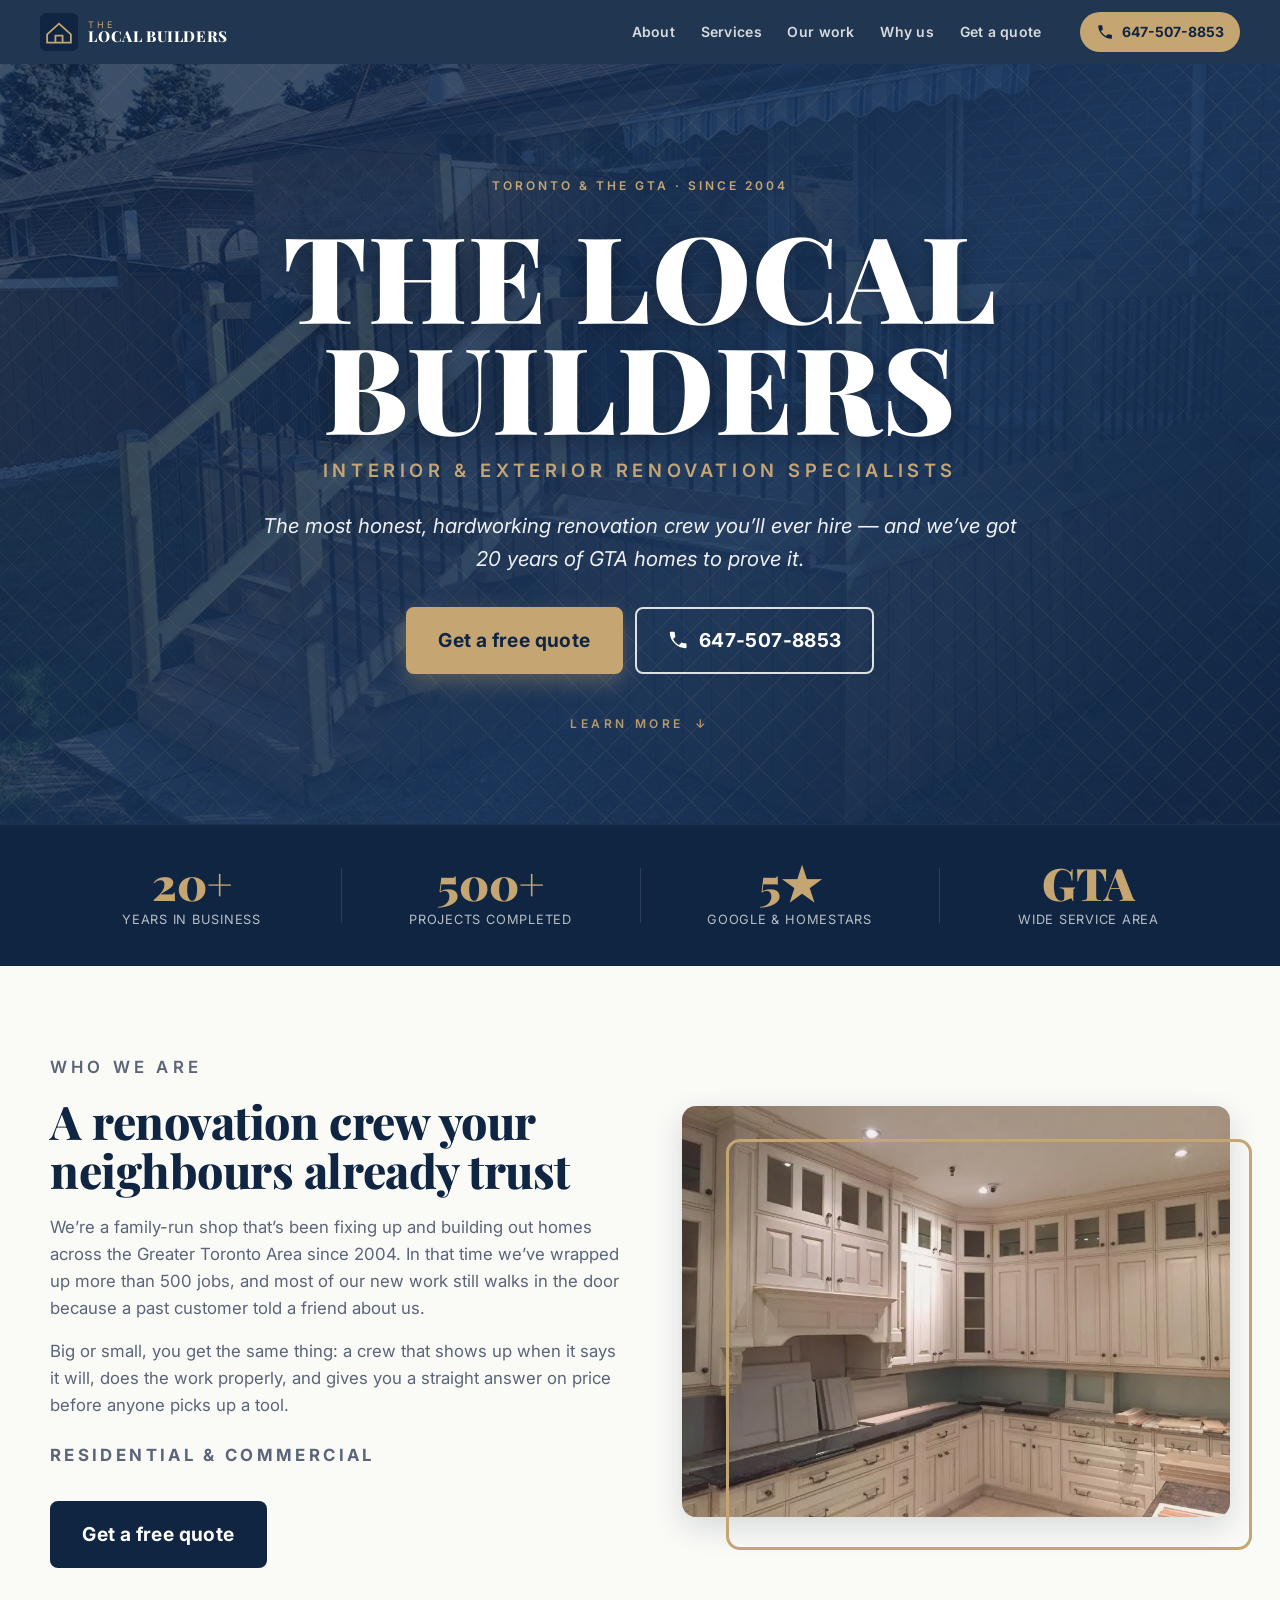
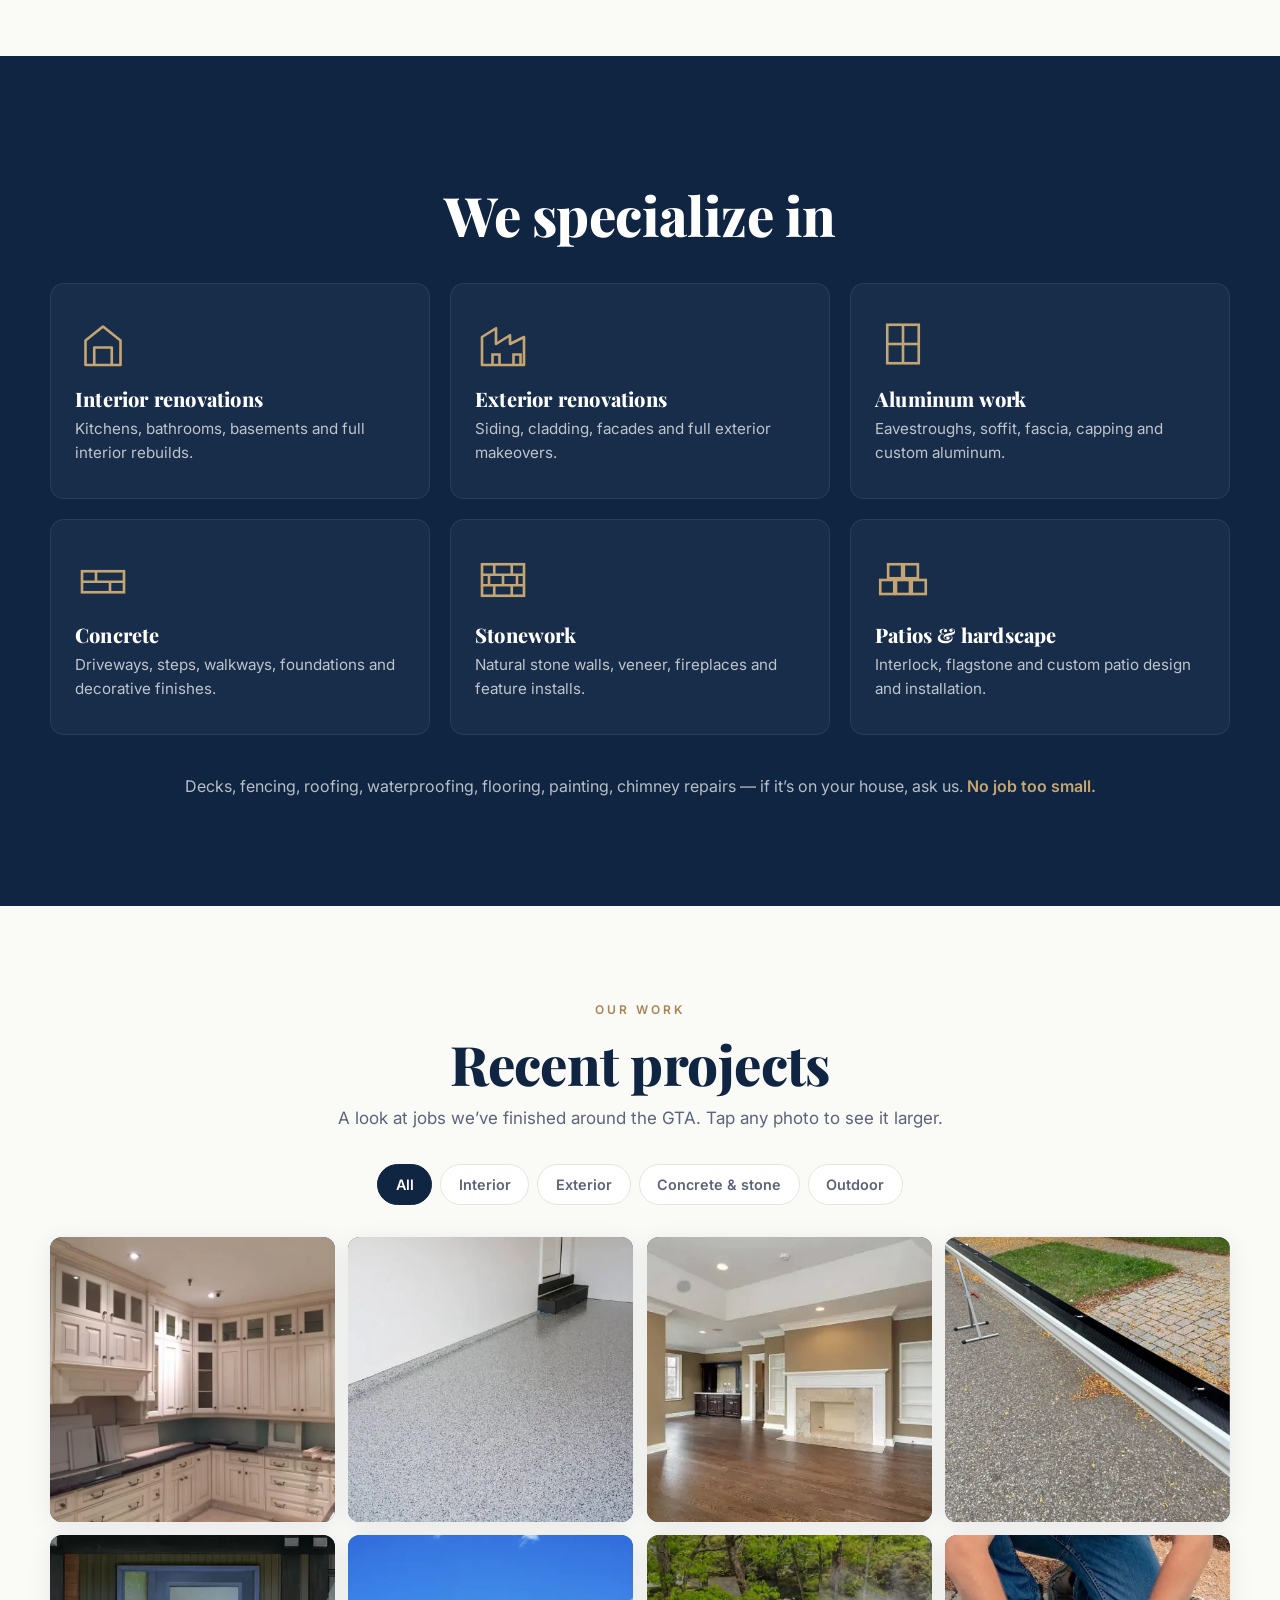
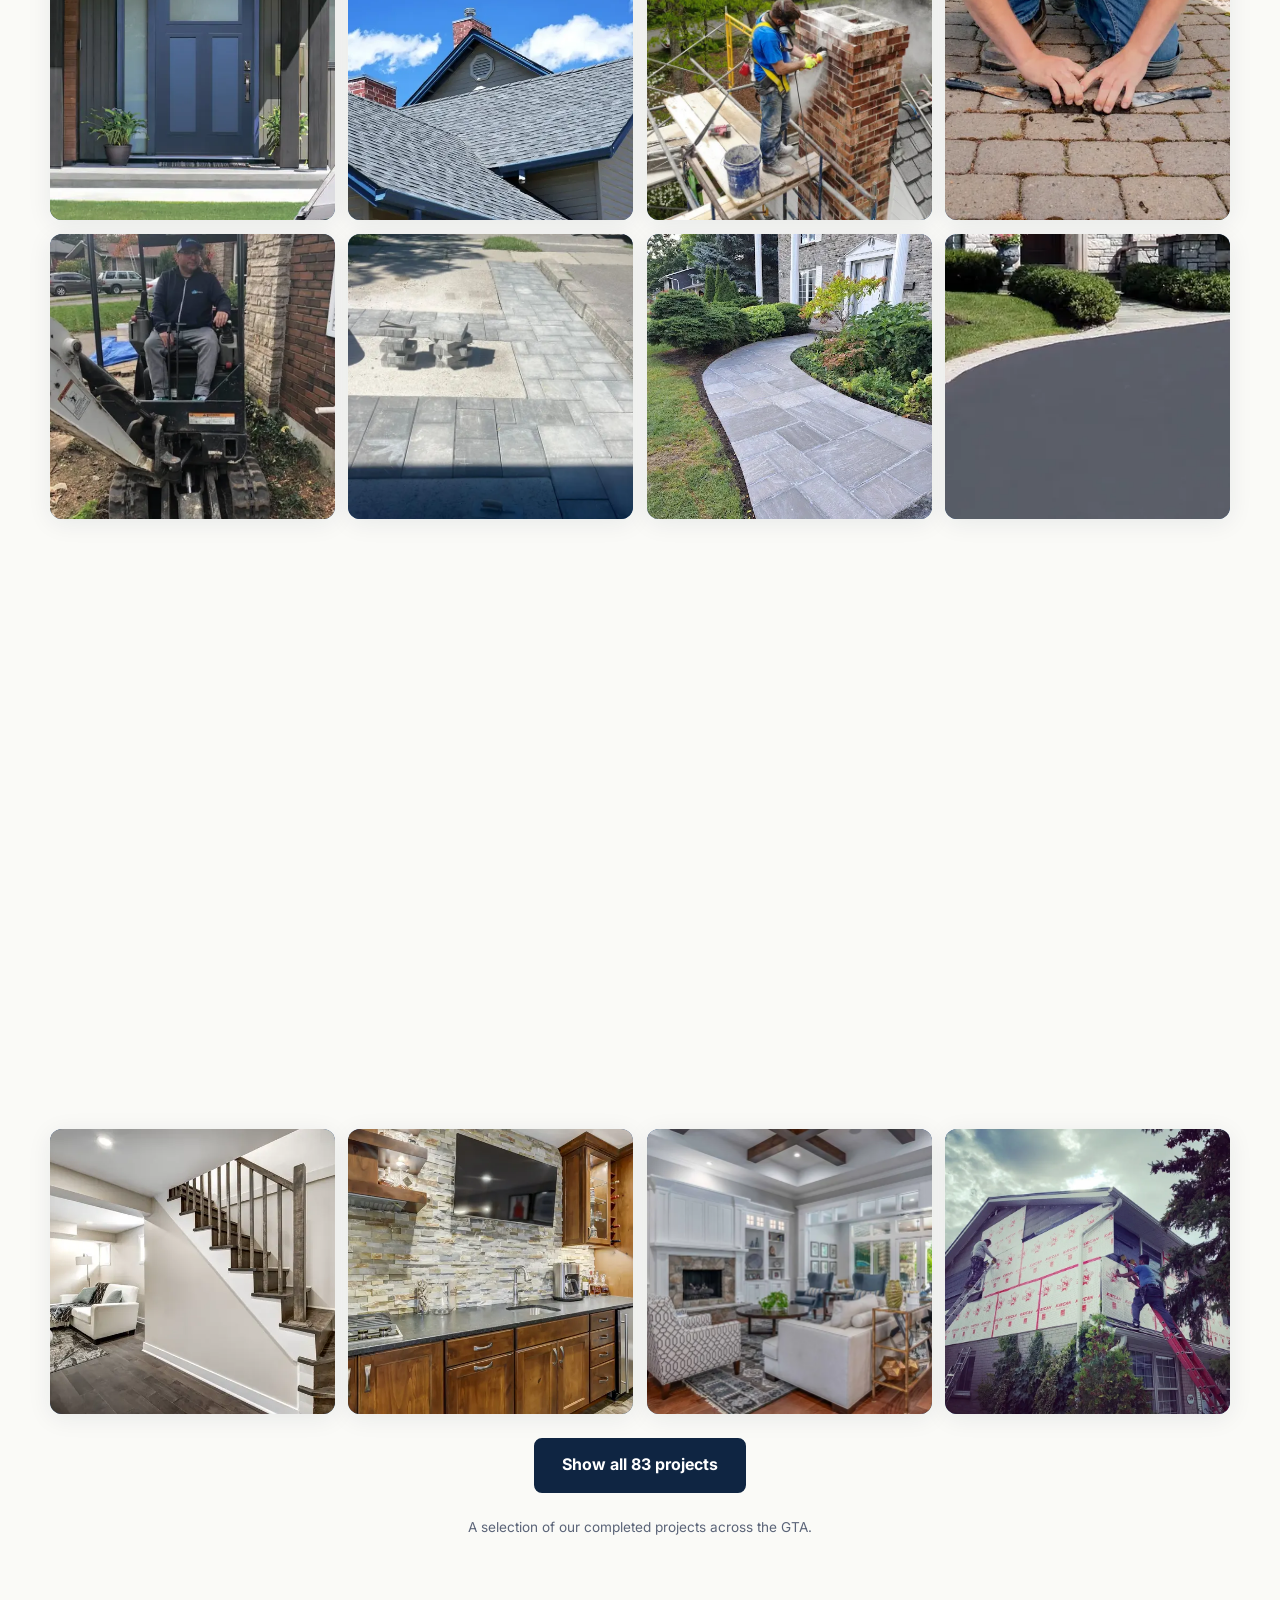
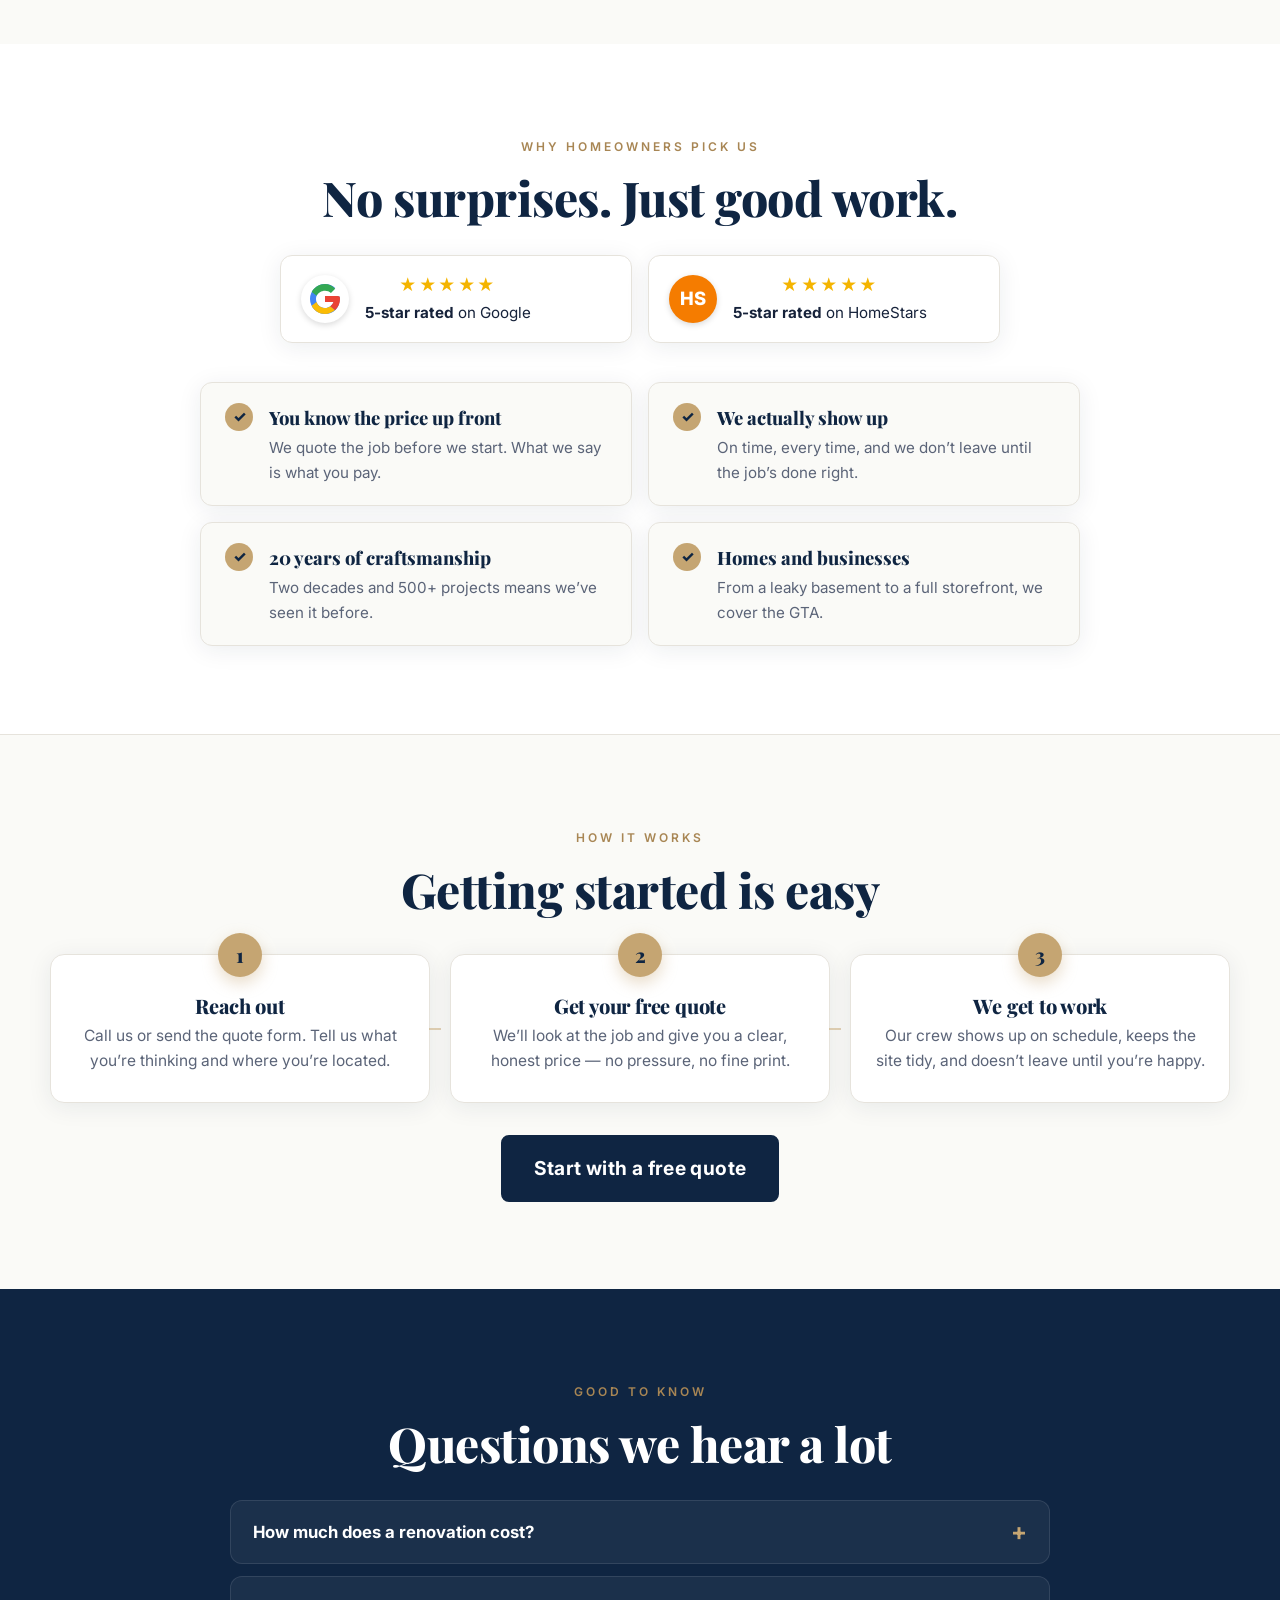
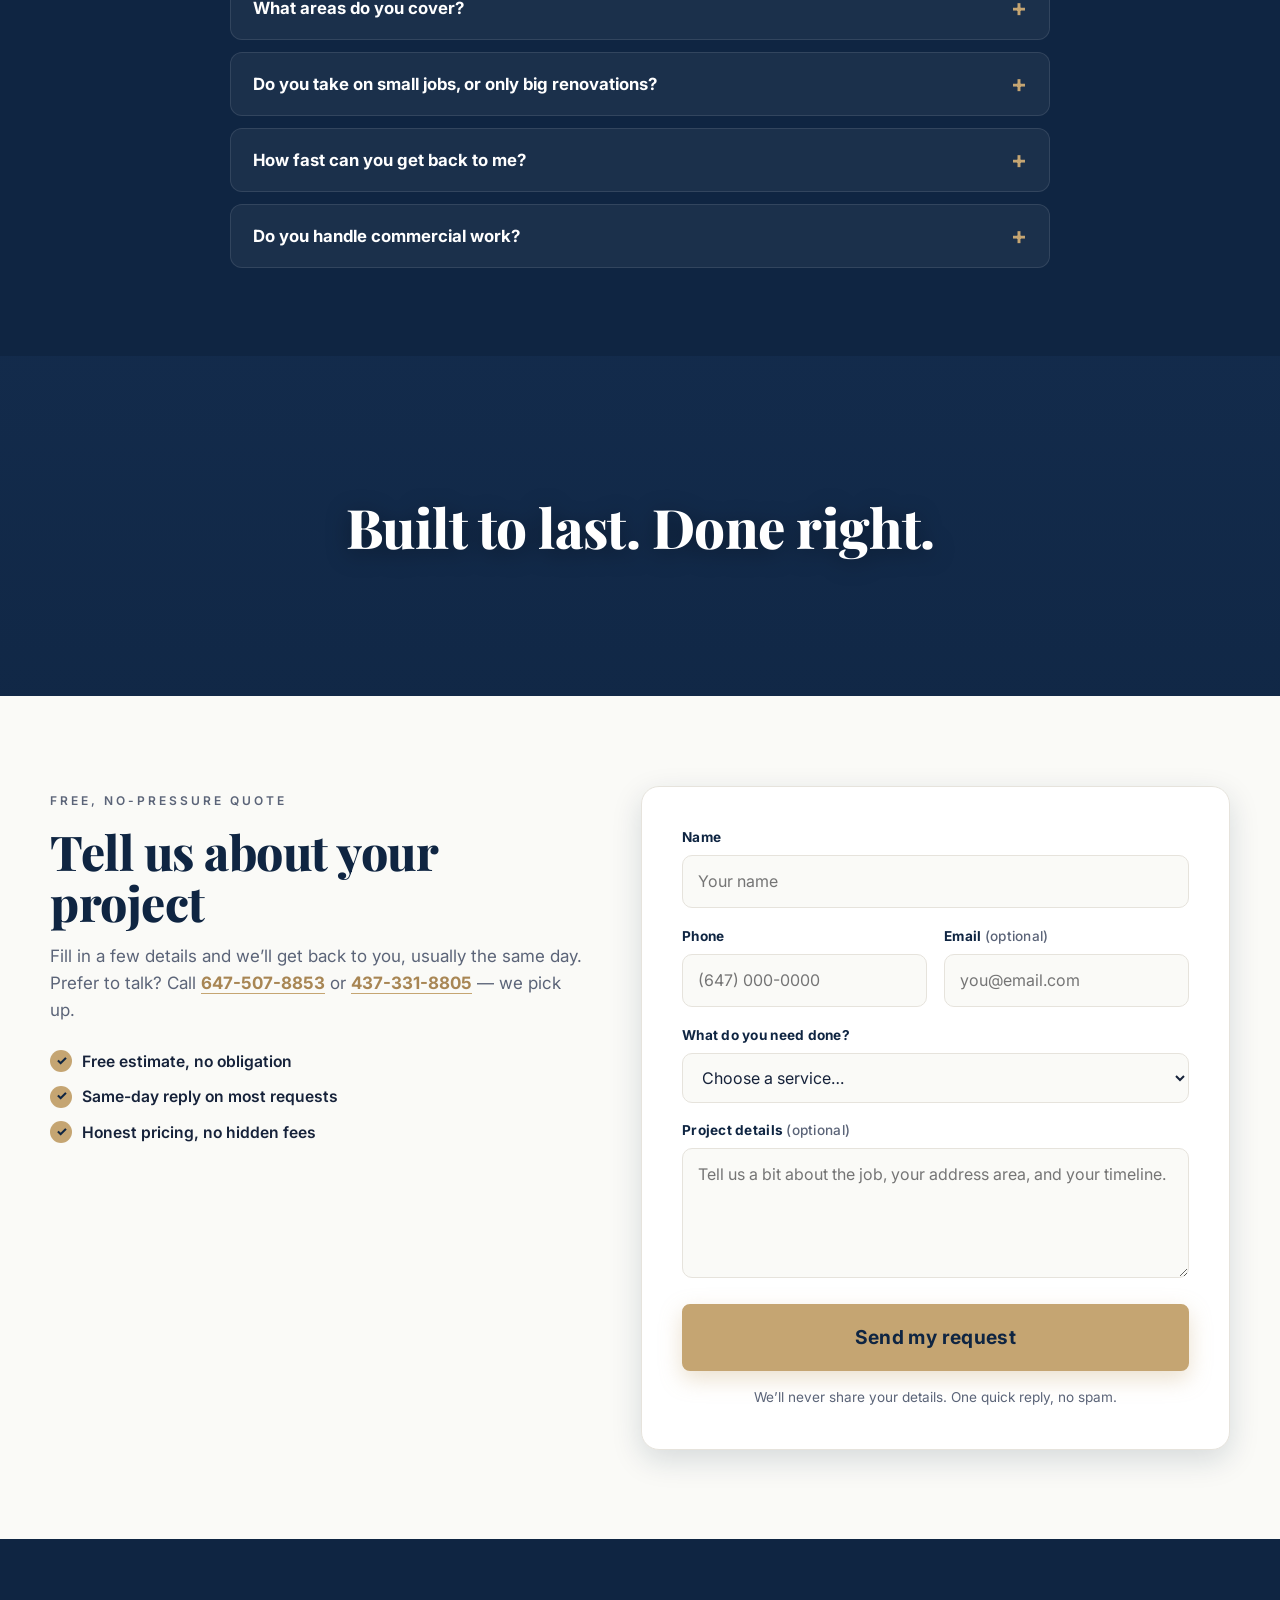
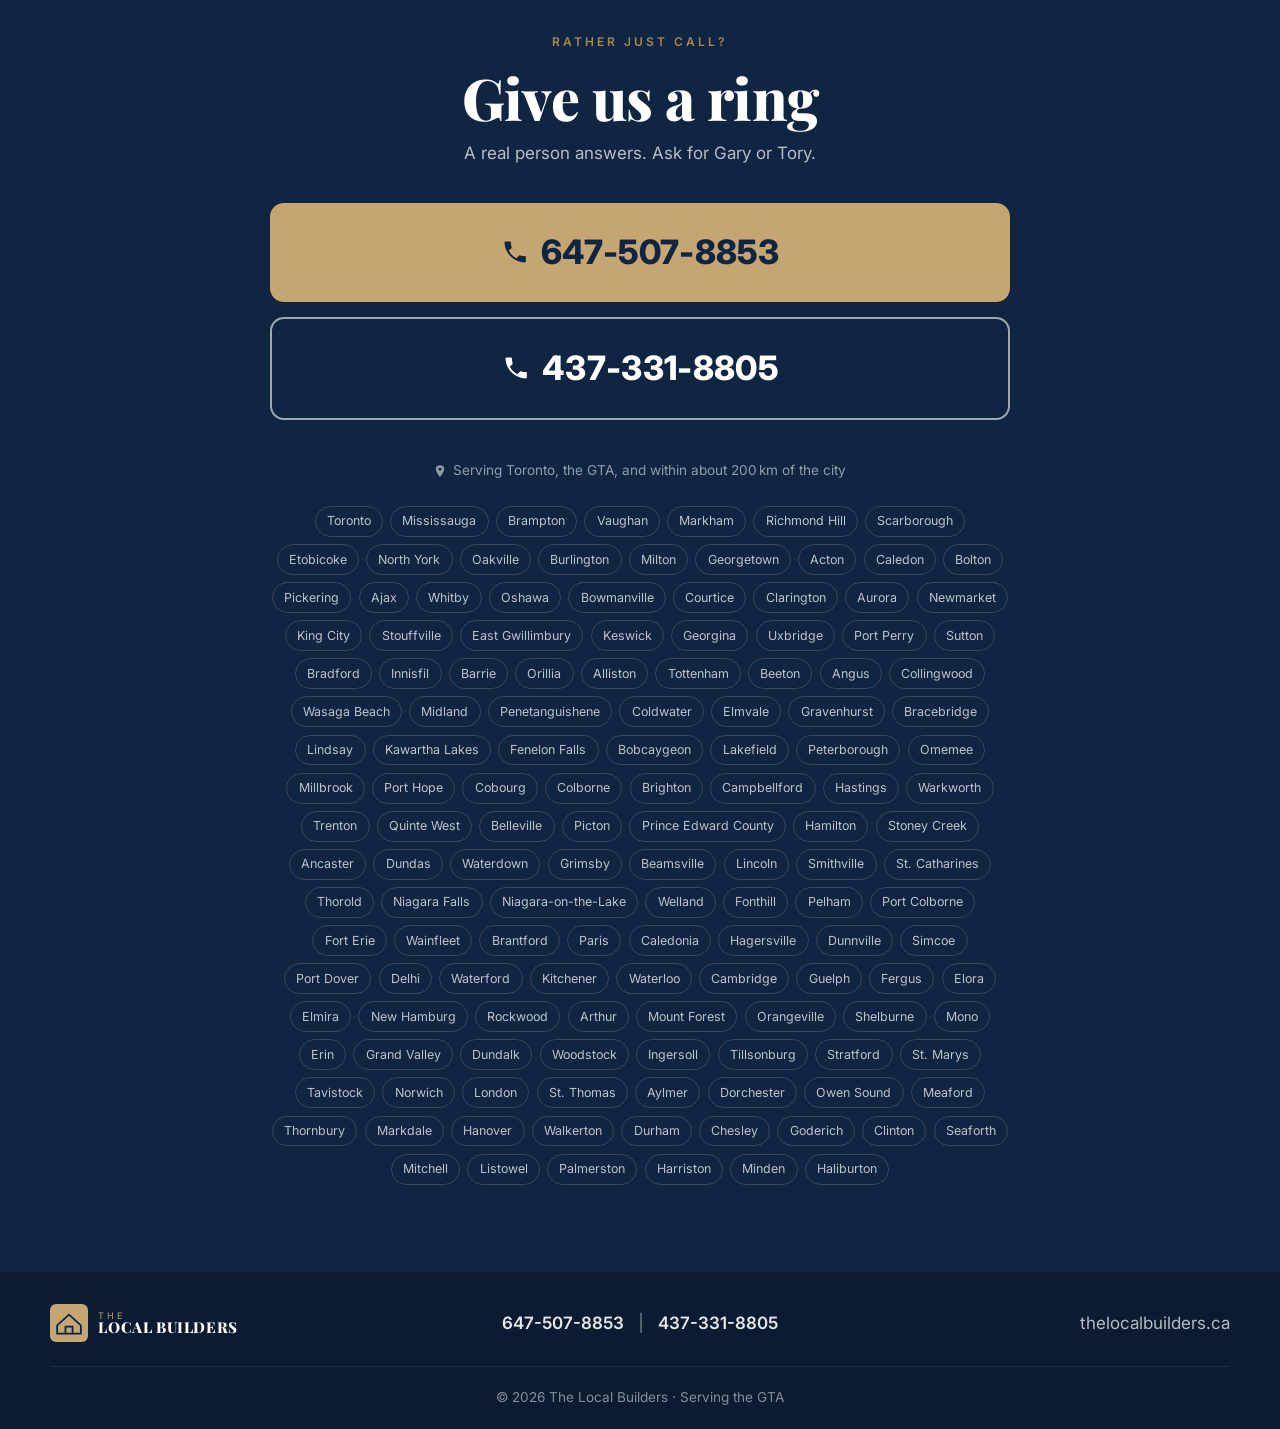
==== commit 8b42d780: "Switch bug fixes" ====
--- a/index.html
+++ b/index.html
@@ -68,8 +68,7 @@
       "ratingValue": "5",
       "reviewCount": "37",
       "bestRating": "5"
-    },
-    "sameAs": ["https://lfbuilders.ca/"]
+    }
   }
   </script>
   <script type="application/ld+json">
@@ -593,7 +592,7 @@
         <figcaption>Hardscape projects</figcaption>
       </figure>    </div>
     <button class="work__more" id="galMore" hidden>Show all projects</button>
-    <p class="work__credit">Project photography from our sister company, <a href="https://lfbuilders.ca" rel="noopener">LF Builders</a>.</p>
+    <p class="work__credit">A selection of our completed projects across the GTA.</p>
   </div>
 </section>
 
@@ -716,13 +715,9 @@
 
     <!--
       LEAD FORM — powered by Web3Forms (free, no backend).
-      SETUP (one time):
-        1. Go to https://web3forms.com, enter gary@lfbuilders.ca, get your Access Key (free, instant).
-        2. In the Web3Forms dashboard add tory@lfbuilders.ca as a second recipient
-           (or it is already CC'd below via the "ccemail" hidden field).
-        3. Paste the key into the value="" of the access_key input below.
-      Until a real key is added, the form falls back to opening the visitor's email app
-      addressed to gary@lfbuilders.ca so no lead is ever lost.
+      Submissions are emailed to the inbox tied to the access_key below
+      (set/confirm the recipient in your Web3Forms dashboard). If a send ever
+      fails, the form falls back to the visitor's email app so no lead is lost.
     -->
     <form class="quote__form reveal" id="quoteForm" action="https://api.web3forms.com/submit" method="POST" style="--d:.1s" novalidate>
       <input type="hidden" name="access_key" value="ce5053d3-f6a8-4034-928b-46f0ea7140b1">
@@ -825,7 +820,7 @@
     </div>
     <p class="site-footer__site">thelocalbuilders.ca</p>
   </div>
-  <p class="site-footer__copy">&copy; 2026 The Local Builders · Serving the GTA · <a href="https://lfbuilders.ca" rel="noopener">LF Builders</a> family</p>
+  <p class="site-footer__copy">&copy; 2026 The Local Builders · Serving the GTA</p>
 </footer>
 
 <!-- ────────── STICKY MOBILE ACTION BAR (always-on lead capture) ────────── -->
